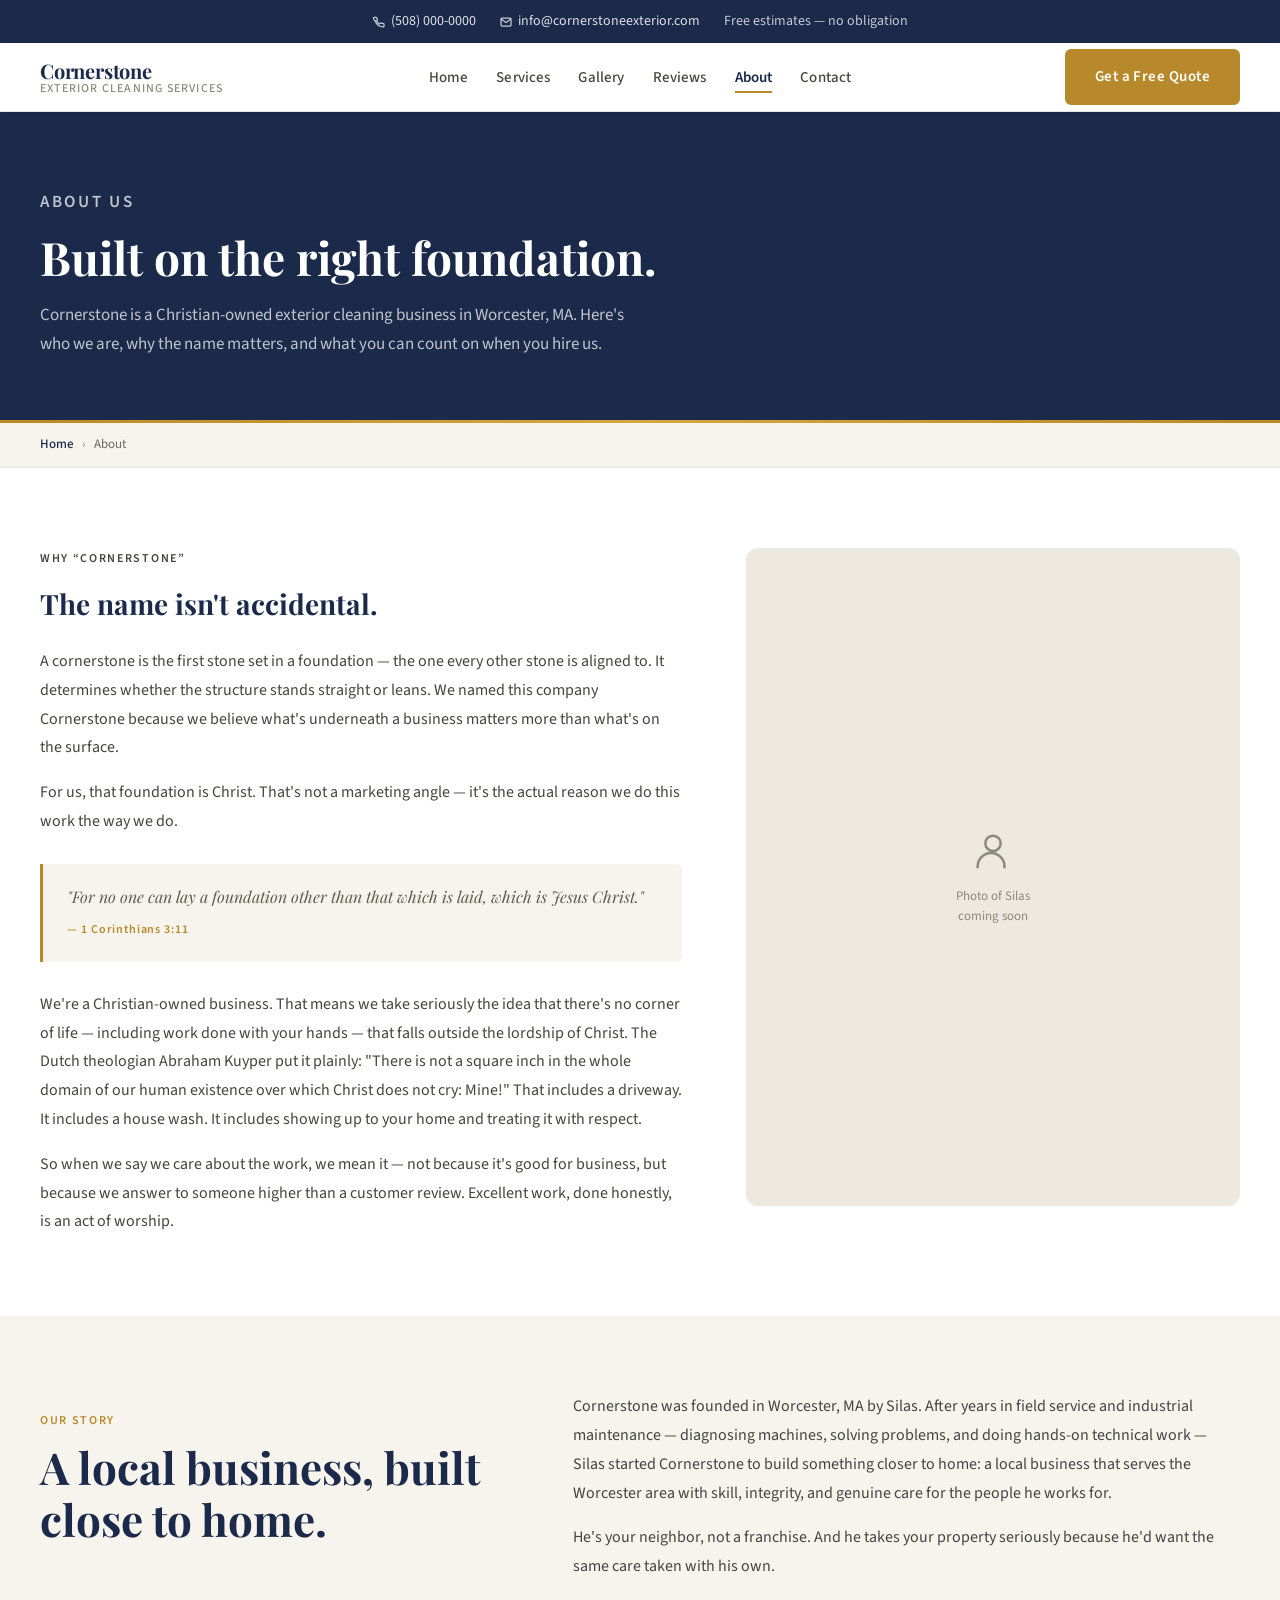
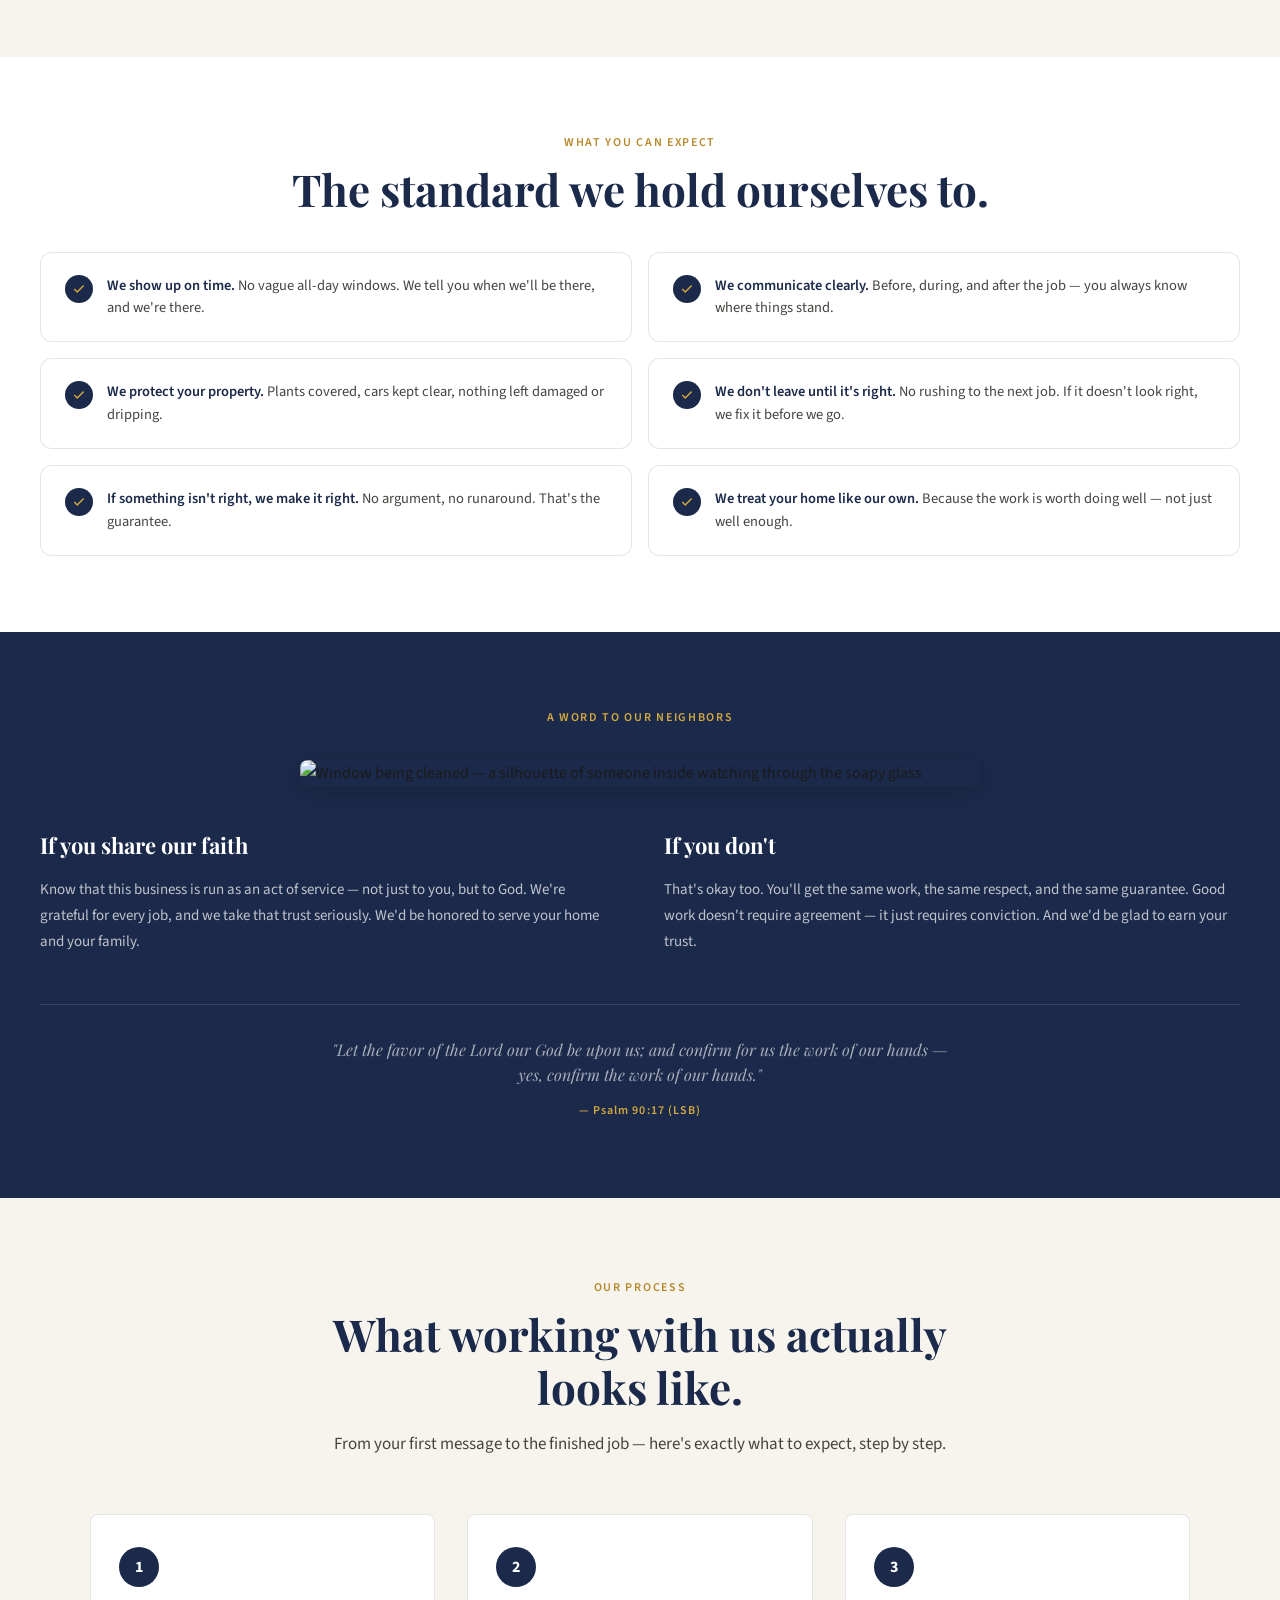
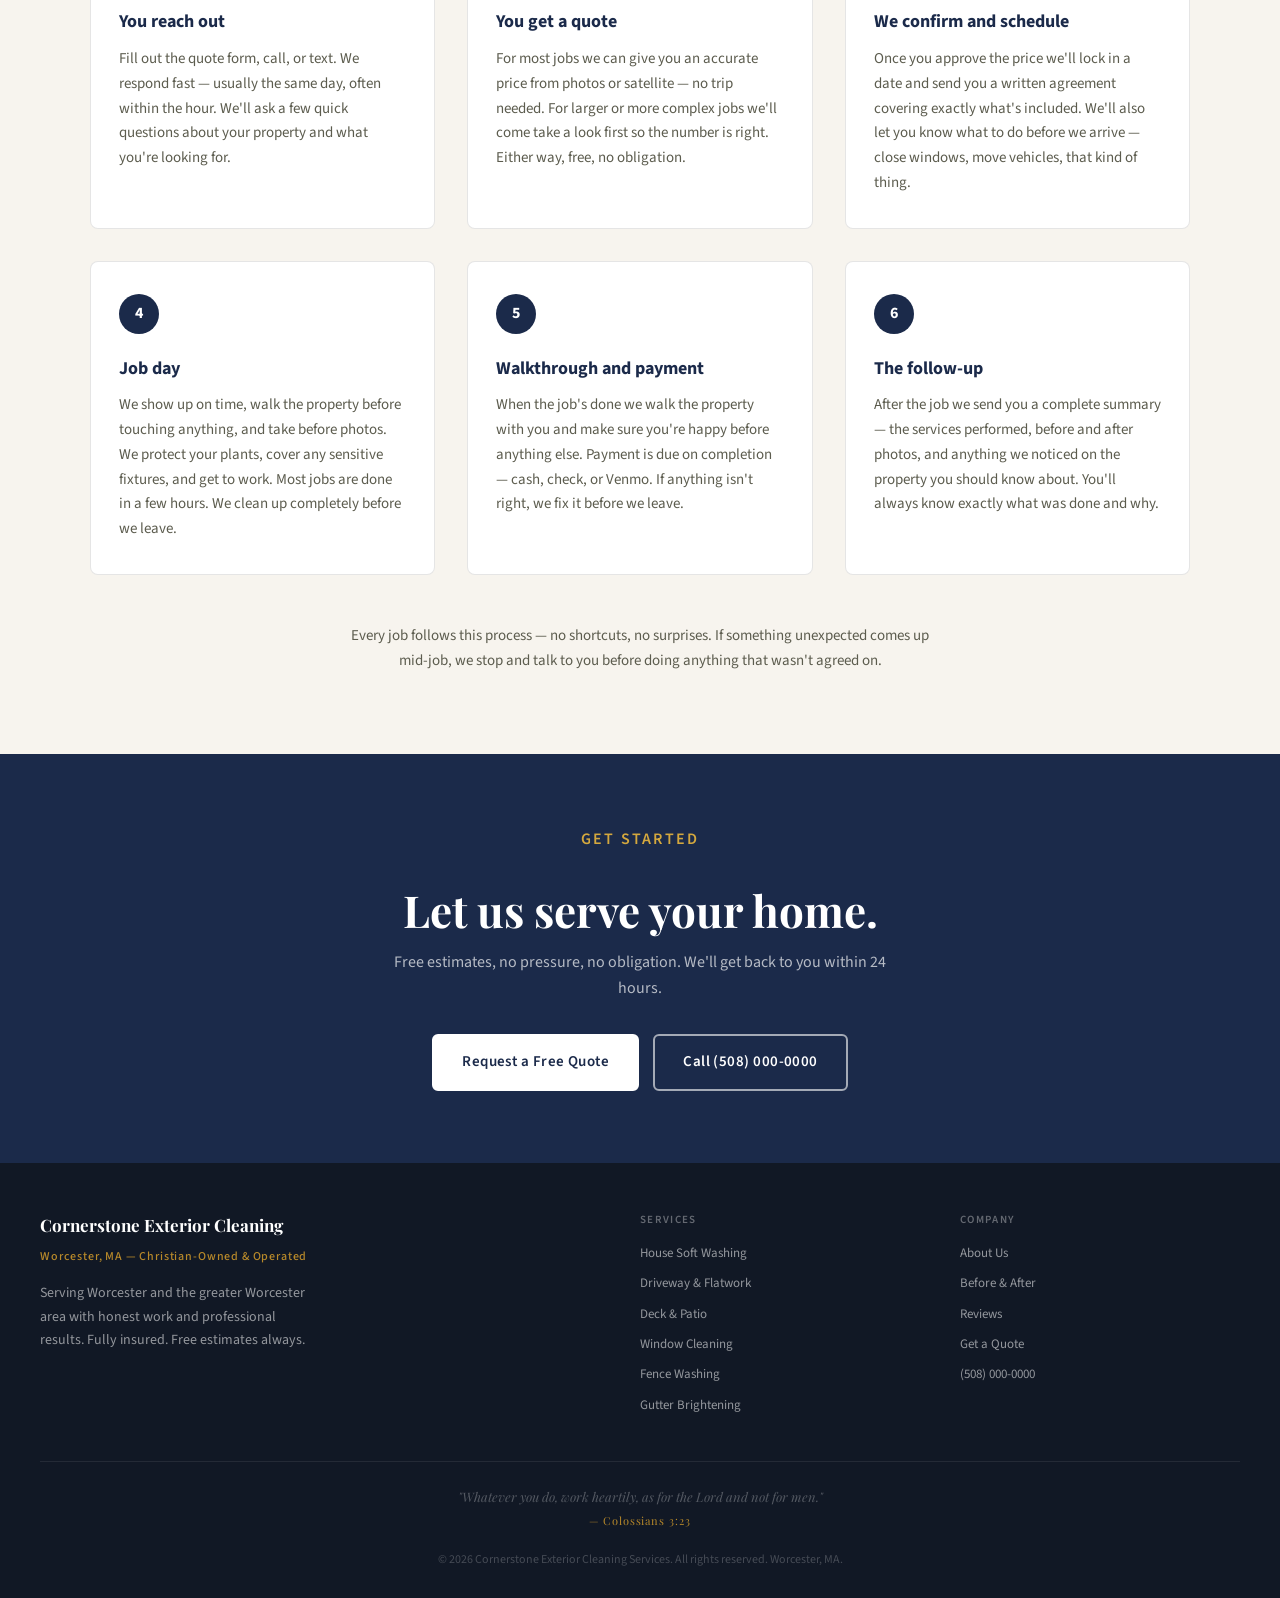
==== about.html @ 006ec896 "Add files via upload" ====
<!DOCTYPE html>
<html lang="en">
<head>
  <meta charset="UTF-8" />
  <meta name="viewport" content="width=device-width, initial-scale=1.0" />
  <meta name="description" content="About Cornerstone Exterior Cleaning Services — a Christian-owned exterior cleaning business in Worcester, MA, built on honest work, care for customers, and a conviction that excellent work is worship." />
  <meta name="keywords" content="about Cornerstone Exterior Cleaning, Christian owned pressure washing Worcester MA, Christian business Worcester, local exterior cleaning" />
  <title>About Us | Cornerstone Exterior Cleaning Services</title>

  <link rel="preconnect" href="https://fonts.googleapis.com" />
  <link rel="preconnect" href="https://fonts.gstatic.com" crossorigin />
  <link href="https://fonts.googleapis.com/css2?family=Playfair+Display:wght@600;700&family=Source+Sans+3:wght@400;500;600&display=swap" rel="stylesheet" />
  <link rel="stylesheet" href="styles.css" />
</head>
<body>

  <!-- TOPBAR -->
  <div class="topbar">
    <div class="container">
      <div class="topbar-inner">
        <span>
          <svg width="12" height="12" viewBox="0 0 24 24" fill="none" stroke="currentColor" stroke-width="2.5" aria-hidden="true"><path d="M22 16.92v3a2 2 0 01-2.18 2 19.79 19.79 0 01-8.63-3.07A19.5 19.5 0 013.95 9.5 19.79 19.79 0 01.87 4.85 2 2 0 012.85 2.68l3-.02a2 2 0 012 1.72c.12.96.36 1.9.71 2.81a2 2 0 01-.45 2.11L6.91 9.5a16 16 0 006.29 6.29l1.18-1.18a2 2 0 012.11-.45c.91.35 1.85.59 2.81.71A2 2 0 0122 16.92z"/></svg>
          <a href="tel:+15080000000">(508) 000-0000</a>
        </span>
        <span>
          <svg width="12" height="12" viewBox="0 0 24 24" fill="none" stroke="currentColor" stroke-width="2.5" aria-hidden="true"><path d="M4 4h16c1.1 0 2 .9 2 2v12c0 1.1-.9 2-2 2H4c-1.1 0-2-.9-2-2V6c0-1.1.9-2 2-2z"/><polyline points="22,6 12,13 2,6"/></svg>
          <a href="mailto:info@cornerstoneexterior.com">info@cornerstoneexterior.com</a>
        </span>
        <span>Free estimates — no obligation</span>
      </div>
    </div>
  </div>

  <!-- NAV -->
  <nav aria-label="Main navigation">
    <div class="container">
      <div class="nav-inner">
        <a href="index.html" class="nav-logo" aria-label="Cornerstone Exterior Cleaning Services — Home">
          <span class="nav-logo-name">Cornerstone</span>
          <span class="nav-logo-sub">Exterior Cleaning Services</span>
        </a>
        <ul class="nav-links">
          <li><a href="index.html">Home</a></li>
          <li><a href="services.html">Services</a></li>
          <li><a href="gallery.html">Gallery</a></li>
          <li><a href="testimonials.html">Reviews</a></li>
          <li><a href="about.html" class="active">About</a></li>
          <li><a href="contact.html">Contact</a></li>
        </ul>
        <a href="quote.html" class="btn btn-primary nav-cta">Get a Free Quote</a>
        <button class="hamburger" id="hamburger" aria-label="Open menu" aria-expanded="false">
          <span></span><span></span><span></span>
        </button>
      </div>
    </div>
    <div class="mobile-menu" id="mobileMenu" role="navigation" aria-label="Mobile menu">
      <a href="index.html">Home</a>
      <a href="services.html">Services</a>
      <a href="gallery.html">Gallery</a>
      <a href="testimonials.html">Reviews</a>
      <a href="about.html">About</a>
      <a href="contact.html">Contact</a>
      <a href="quote.html" class="btn btn-primary">Get a Free Quote</a>
    </div>
  </nav>

  <!-- PAGE HEADER -->
  <header class="page-header">
    <div class="container">
      <p class="page-header-eyebrow">About Us</p>
      <h1>Built on the right foundation.</h1>
      <p>Cornerstone is a Christian-owned exterior cleaning business in Worcester, MA. Here's who we are, why the name matters, and what you can count on when you hire us.</p>
    </div>
  </header>

  <!-- BREADCRUMB -->
  <div class="breadcrumb">
    <div class="container">
      <div class="breadcrumb-inner">
        <a href="index.html">Home</a>
        <span class="breadcrumb-sep">›</span>
        <span>About</span>
      </div>
    </div>
  </div>

  <!-- WHY CORNERSTONE -->
  <section class="about-intro" aria-labelledby="why-name-heading">
    <div class="container">
      <div class="about-intro-grid">
        <div class="about-body">
          <p class="section-label">Why &ldquo;Cornerstone&rdquo;</p>
          <h2 class="about-lead" id="why-name-heading">The name isn't accidental.</h2>
          <p>A cornerstone is the first stone set in a foundation — the one every other stone is aligned to. It determines whether the structure stands straight or leans. We named this company Cornerstone because we believe what's underneath a business matters more than what's on the surface.</p>
          <p>For us, that foundation is Christ. That's not a marketing angle — it's the actual reason we do this work the way we do.</p>
          <div class="about-verse">
            <p>"For no one can lay a foundation other than that which is laid, which is Jesus Christ."</p>
            <cite>— 1 Corinthians 3:11</cite>
          </div>
          <p>We're a Christian-owned business. That means we take seriously the idea that there's no corner of life — including work done with your hands — that falls outside the lordship of Christ. The Dutch theologian Abraham Kuyper put it plainly: "There is not a square inch in the whole domain of our human existence over which Christ does not cry: Mine!" That includes a driveway. It includes a house wash. It includes showing up to your home and treating it with respect.</p>
          <p>So when we say we care about the work, we mean it — not because it's good for business, but because we answer to someone higher than a customer review. Excellent work, done honestly, is an act of worship.</p>
        </div>
        <div class="about-photo" aria-label="Photo of the owner on a job site">
          <div class="about-photo-placeholder">
            <svg viewBox="0 0 24 24"><circle cx="12" cy="8" r="4"/><path d="M4 21v-1a7 7 0 0114 0v1"/></svg>
            <p>Photo of Silas<br>coming soon</p>
          </div>
        </div>
      </div>
    </div>
  </section>

  <!-- OUR STORY -->
  <section class="about-story" aria-labelledby="story-heading">
    <div class="container">
      <div class="about-story-grid">
        <div>
          <p class="section-label">Our Story</p>
          <h2 class="section-title" id="story-heading">A local business, built close to home.</h2>
        </div>
        <div class="about-body">
          <p>Cornerstone was founded in Worcester, MA by Silas. After years in field service and industrial maintenance — diagnosing machines, solving problems, and doing hands-on technical work — Silas started Cornerstone to build something closer to home: a local business that serves the Worcester area with skill, integrity, and genuine care for the people he works for.</p>
          <p>He's your neighbor, not a franchise. And he takes your property seriously because he'd want the same care taken with his own.</p>
        </div>
      </div>
    </div>
  </section>

  <!-- WHAT YOU CAN EXPECT -->
  <section class="about-expect" aria-labelledby="expect-heading">
    <div class="container">
      <p class="section-label" style="text-align:center;">What You Can Expect</p>
      <h2 class="section-title" id="expect-heading" style="text-align:center;">The standard we hold ourselves to.</h2>
      <div class="expect-grid">

        <div class="expect-card">
          <span class="expect-check" aria-hidden="true"><svg viewBox="0 0 24 24"><polyline points="20 6 9 17 4 12"/></svg></span>
          <p><strong>We show up on time.</strong> No vague all-day windows. We tell you when we'll be there, and we're there.</p>
        </div>

        <div class="expect-card">
          <span class="expect-check" aria-hidden="true"><svg viewBox="0 0 24 24"><polyline points="20 6 9 17 4 12"/></svg></span>
          <p><strong>We communicate clearly.</strong> Before, during, and after the job — you always know where things stand.</p>
        </div>

        <div class="expect-card">
          <span class="expect-check" aria-hidden="true"><svg viewBox="0 0 24 24"><polyline points="20 6 9 17 4 12"/></svg></span>
          <p><strong>We protect your property.</strong> Plants covered, cars kept clear, nothing left damaged or dripping.</p>
        </div>

        <div class="expect-card">
          <span class="expect-check" aria-hidden="true"><svg viewBox="0 0 24 24"><polyline points="20 6 9 17 4 12"/></svg></span>
          <p><strong>We don't leave until it's right.</strong> No rushing to the next job. If it doesn't look right, we fix it before we go.</p>
        </div>

        <div class="expect-card">
          <span class="expect-check" aria-hidden="true"><svg viewBox="0 0 24 24"><polyline points="20 6 9 17 4 12"/></svg></span>
          <p><strong>If something isn't right, we make it right.</strong> No argument, no runaround. That's the guarantee.</p>
        </div>

        <div class="expect-card">
          <span class="expect-check" aria-hidden="true"><svg viewBox="0 0 24 24"><polyline points="20 6 9 17 4 12"/></svg></span>
          <p><strong>We treat your home like our own.</strong> Because the work is worth doing well — not just well enough.</p>
        </div>

      </div>
    </div>
  </section>

  <!-- A WORD TO OUR NEIGHBORS -->
  <section class="about-neighbors" aria-labelledby="neighbors-heading">
    <div class="container">
      <p class="section-label" id="neighbors-heading" style="color:var(--gold-light);text-align:center;">A Word to Our Neighbors</p>

      <div style="max-width:680px;margin:32px auto 40px;border-radius:8px;overflow:hidden;box-shadow:0 4px 24px rgba(0,0,0,0.18);">
        <img src="images/neighbors-window.webp"
             alt="Window being cleaned — a silhouette of someone inside watching through the soapy glass"
             loading="lazy"
             style="width:100%;height:auto;display:block;" />
      </div>

      <div class="neighbors-grid" style="margin-top:32px;">
        <div class="neighbors-col">
          <h3>If you share our faith</h3>
          <p>Know that this business is run as an act of service — not just to you, but to God. We're grateful for every job, and we take that trust seriously. We'd be honored to serve your home and your family.</p>
        </div>
        <div class="neighbors-col">
          <h3>If you don't</h3>
          <p>That's okay too. You'll get the same work, the same respect, and the same guarantee. Good work doesn't require agreement — it just requires conviction. And we'd be glad to earn your trust.</p>
        </div>
      </div>
      <div class="neighbors-verse">
        <p>"Let the favor of the Lord our God be upon us; and confirm for us the work of our hands — yes, confirm the work of our hands."</p>
        <cite>— Psalm 90:17 (LSB)</cite>
      </div>
    </div>
  </section>

  <!-- OUR PROCESS -->
  <section style="padding:80px 0;background:var(--cream);" aria-labelledby="process-heading">
    <div class="container">

      <div style="text-align:center;max-width:640px;margin:0 auto 56px;">
        <p class="section-label">Our Process</p>
        <h2 class="section-title" id="process-heading">What working with us actually looks like.</h2>
        <p class="section-body">From your first message to the finished job — here's exactly what to expect, step by step.</p>
      </div>

      <div style="display:grid;grid-template-columns:repeat(auto-fit,minmax(280px,1fr));gap:32px;max-width:1100px;margin:0 auto;">

        <!-- Step 1 -->
        <div style="background:var(--white);border-radius:8px;padding:32px 28px;border:1px solid var(--border);position:relative;">
          <div style="width:40px;height:40px;background:var(--navy);border-radius:50%;display:flex;align-items:center;justify-content:center;margin-bottom:20px;">
            <span style="color:#fff;font-weight:700;font-size:16px;">1</span>
          </div>
          <h3 style="font-size:18px;font-weight:700;color:var(--navy);margin-bottom:10px;">You reach out</h3>
          <p style="font-size:15px;color:var(--stone);line-height:1.65;margin:0;">Fill out the quote form, call, or text. We respond fast — usually the same day, often within the hour. We'll ask a few quick questions about your property and what you're looking for.</p>
        </div>

        <!-- Step 2 -->
        <div style="background:var(--white);border-radius:8px;padding:32px 28px;border:1px solid var(--border);">
          <div style="width:40px;height:40px;background:var(--navy);border-radius:50%;display:flex;align-items:center;justify-content:center;margin-bottom:20px;">
            <span style="color:#fff;font-weight:700;font-size:16px;">2</span>
          </div>
          <h3 style="font-size:18px;font-weight:700;color:var(--navy);margin-bottom:10px;">You get a quote</h3>
          <p style="font-size:15px;color:var(--stone);line-height:1.65;margin:0;">For most jobs we can give you an accurate price from photos or satellite — no trip needed. For larger or more complex jobs we'll come take a look first so the number is right. Either way, free, no obligation.</p>
        </div>

        <!-- Step 3 -->
        <div style="background:var(--white);border-radius:8px;padding:32px 28px;border:1px solid var(--border);">
          <div style="width:40px;height:40px;background:var(--navy);border-radius:50%;display:flex;align-items:center;justify-content:center;margin-bottom:20px;">
            <span style="color:#fff;font-weight:700;font-size:16px;">3</span>
          </div>
          <h3 style="font-size:18px;font-weight:700;color:var(--navy);margin-bottom:10px;">We confirm and schedule</h3>
          <p style="font-size:15px;color:var(--stone);line-height:1.65;margin:0;">Once you approve the price we'll lock in a date and send you a written agreement covering exactly what's included. We'll also let you know what to do before we arrive — close windows, move vehicles, that kind of thing.</p>
        </div>

        <!-- Step 4 -->
        <div style="background:var(--white);border-radius:8px;padding:32px 28px;border:1px solid var(--border);">
          <div style="width:40px;height:40px;background:var(--navy);border-radius:50%;display:flex;align-items:center;justify-content:center;margin-bottom:20px;">
            <span style="color:#fff;font-weight:700;font-size:16px;">4</span>
          </div>
          <h3 style="font-size:18px;font-weight:700;color:var(--navy);margin-bottom:10px;">Job day</h3>
          <p style="font-size:15px;color:var(--stone);line-height:1.65;margin:0;">We show up on time, walk the property before touching anything, and take before photos. We protect your plants, cover any sensitive fixtures, and get to work. Most jobs are done in a few hours. We clean up completely before we leave.</p>
        </div>

        <!-- Step 5 -->
        <div style="background:var(--white);border-radius:8px;padding:32px 28px;border:1px solid var(--border);">
          <div style="width:40px;height:40px;background:var(--navy);border-radius:50%;display:flex;align-items:center;justify-content:center;margin-bottom:20px;">
            <span style="color:#fff;font-weight:700;font-size:16px;">5</span>
          </div>
          <h3 style="font-size:18px;font-weight:700;color:var(--navy);margin-bottom:10px;">Walkthrough and payment</h3>
          <p style="font-size:15px;color:var(--stone);line-height:1.65;margin:0;">When the job's done we walk the property with you and make sure you're happy before anything else. Payment is due on completion — cash, check, or Venmo. If anything isn't right, we fix it before we leave.</p>
        </div>

        <!-- Step 6 -->
        <div style="background:var(--white);border-radius:8px;padding:32px 28px;border:1px solid var(--border);">
          <div style="width:40px;height:40px;background:var(--navy);border-radius:50%;display:flex;align-items:center;justify-content:center;margin-bottom:20px;">
            <span style="color:#fff;font-weight:700;font-size:16px;">6</span>
          </div>
          <h3 style="font-size:18px;font-weight:700;color:var(--navy);margin-bottom:10px;">The follow-up</h3>
          <p style="font-size:15px;color:var(--stone);line-height:1.65;margin:0;">After the job we send you a complete summary — the services performed, before and after photos, and anything we noticed on the property you should know about. You'll always know exactly what was done and why.</p>
        </div>

      </div>

      <!-- Reassurance note -->
      <div style="text-align:center;margin-top:48px;max-width:580px;margin-left:auto;margin-right:auto;">
        <p style="font-size:15px;color:var(--stone);line-height:1.7;">Every job follows this process — no shortcuts, no surprises. If something unexpected comes up mid-job, we stop and talk to you before doing anything that wasn't agreed on.</p>
      </div>

    </div>
  </section>

  <!-- CTA BANNER -->
  <section class="cta-banner" aria-labelledby="cta-heading">
    <div class="container">
      <div class="cta-inner">
        <p class="section-label" style="color:var(--gold-light);">Get Started</p>
        <h2 class="section-title" id="cta-heading">Let us serve your home.</h2>
        <p>Free estimates, no pressure, no obligation. We'll get back to you within 24 hours.</p>
        <div class="cta-buttons">
          <a href="quote.html" class="btn btn-white">Request a Free Quote</a>
          <a href="tel:+15080000000" class="btn btn-outline">Call (508) 000-0000</a>
        </div>
      </div>
    </div>
  </section>

  <!-- FOOTER -->
  <footer>
    <div class="container">
      <div class="footer-grid">
        <div class="footer-brand">
          <p class="footer-brand-name">Cornerstone Exterior Cleaning</p>
          <p class="footer-brand-tagline">Worcester, MA — Christian-Owned &amp; Operated</p>
          <p>Serving Worcester and the greater Worcester area with honest work and professional results. Fully insured. Free estimates always.</p>
        </div>
        <div class="footer-col">
          <h4>Services</h4>
          <a href="services.html#softwash">House Soft Washing</a>
          <a href="services.html#flatwork">Driveway &amp; Flatwork</a>
          <a href="services.html#deckpatio">Deck &amp; Patio</a>
          <a href="services.html#windows">Window Cleaning</a>
          <a href="services.html#fences">Fence Washing</a>
          <a href="services.html#gutters">Gutter Brightening</a>
        </div>
        <div class="footer-col">
          <h4>Company</h4>
          <a href="about.html">About Us</a>
          <a href="gallery.html">Before &amp; After</a>
          <a href="testimonials.html">Reviews</a>
          <a href="quote.html">Get a Quote</a>
          <a href="tel:+15080000000">(508) 000-0000</a>
        </div>
      </div>
      <div class="footer-verse">
        "Whatever you do, work heartily, as for the Lord and not for men."
        <cite>— Colossians 3:23</cite>
      </div>
      <p class="footer-bottom">© 2026 Cornerstone Exterior Cleaning Services. All rights reserved. Worcester, MA.</p>
    </div>
  </footer>

  <script>
    const hamburger = document.getElementById('hamburger');
    const mobileMenu = document.getElementById('mobileMenu');
    hamburger.addEventListener('click', () => {
      const isOpen = mobileMenu.classList.toggle('open');
      hamburger.setAttribute('aria-expanded', isOpen);
    });
    document.querySelectorAll('.mobile-menu a').forEach(link => {
      link.addEventListener('click', () => {
        mobileMenu.classList.remove('open');
        hamburger.setAttribute('aria-expanded', 'false');
      });
    });
  </script>

</body>
</html>
---- styles.css ----
*, *::before, *::after { box-sizing: border-box; margin: 0; padding: 0; }

    :root {
      --navy:       #1B2A4A;
      --navy-light: #243559;
      --stone:      #5C5C4E;
      --stone-light:#8A8A78;
      --cream:      #F7F4EE;
      --cream-dark: #EDE9E0;
      --gold:       #B8892A;
      --gold-light: #D4A83E;
      --white:      #FFFFFF;
      --text-dark:  #1A1A1A;
      --text-mid:   #444440;
      --text-muted: #6B6B60;
      --border:     rgba(0,0,0,0.10);
      --radius:     6px;
      --radius-lg:  12px;
      --shadow-sm:  0 1px 3px rgba(0,0,0,0.08);
      --shadow-md:  0 4px 16px rgba(0,0,0,0.10);
      --font-display: 'Playfair Display', Georgia, serif;
      --font-body:    'Source Sans 3', system-ui, sans-serif;
    }

    html { scroll-behavior: smooth; }

    body {
      font-family: var(--font-body);
      font-size: 16px;
      line-height: 1.65;
      color: var(--text-dark);
      background: var(--white);
    }

    img { display: block; max-width: 100%; }
    a { color: inherit; text-decoration: none; }

    /* ── UTILITY ─────────────────────────────────── */
    .container {
      width: 100%;
      max-width: 1280px;
      margin: 0 auto;
      padding: 0 40px;
    }

    .btn {
      display: inline-block;
      padding: 14px 28px;
      font-family: var(--font-body);
      font-size: 15px;
      font-weight: 600;
      letter-spacing: 0.03em;
      border-radius: var(--radius);
      cursor: pointer;
      transition: background 0.2s, color 0.2s, transform 0.15s;
      border: 2px solid transparent;
      text-align: center;
    }
    .btn:active { transform: scale(0.98); }

    .btn-primary {
      background: var(--gold);
      color: var(--white);
      border-color: var(--gold);
    }
    .btn-primary:hover { background: var(--gold-light); border-color: var(--gold-light); }

    .btn-outline {
      background: transparent;
      color: var(--white);
      border-color: rgba(255,255,255,0.6);
    }
    .btn-outline:hover { background: rgba(255,255,255,0.12); border-color: var(--white); }

    .section-label {
      font-size: 12px;
      font-weight: 600;
      letter-spacing: 0.14em;
      text-transform: uppercase;
      color: var(--gold);
      margin-bottom: 10px;
    }

    .section-title {
      font-family: var(--font-display);
      font-size: clamp(30px, 4vw, 44px);
      font-weight: 700;
      color: var(--navy);
      line-height: 1.2;
      margin-bottom: 16px;
    }

    .section-body {
      font-size: 17px;
      color: var(--text-mid);
      line-height: 1.7;
      max-width: 640px;
    }

    /* ── TOPBAR ──────────────────────────────────── */
    .topbar {
      background: var(--navy);
      color: rgba(255,255,255,0.75);
      font-size: 14px;
      padding: 10px 0;
      text-align: center;
    }
    .topbar a { color: rgba(255,255,255,0.85); }
    .topbar a:hover { color: var(--white); }
    .topbar-inner {
      display: flex;
      justify-content: center;
      gap: 24px;
      flex-wrap: wrap;
      align-items: center;
    }
    .topbar-inner span { display: flex; align-items: center; gap: 6px; }

    /* ── NAV ─────────────────────────────────────── */
    nav {
      position: sticky;
      top: 0;
      z-index: 100;
      background: var(--white);
      border-bottom: 1px solid var(--border);
      box-shadow: var(--shadow-sm);
    }
    .nav-inner {
      display: flex;
      align-items: center;
      justify-content: space-between;
      height: 68px;
    }
    .nav-logo {
      display: flex;
      flex-direction: column;
      line-height: 1.1;
    }
    .nav-logo-name {
      font-family: var(--font-display);
      font-size: 20px;
      font-weight: 700;
      color: var(--navy);
      letter-spacing: -0.01em;
    }
    .nav-logo-sub {
      font-size: 12px;
      letter-spacing: 0.10em;
      text-transform: uppercase;
      color: var(--stone-light);
      font-weight: 500;
    }
    .nav-links {
      display: flex;
      align-items: center;
      gap: 28px;
      list-style: none;
    }
    .nav-links a {
      font-size: 15px;
      font-weight: 500;
      color: var(--text-mid);
      transition: color 0.15s;
      letter-spacing: 0.01em;
    }
    .nav-links a:hover { color: var(--navy); }
    .nav-cta { margin-left: 8px; }

    .hamburger {
      display: none;
      flex-direction: column;
      gap: 5px;
      background: none;
      border: none;
      cursor: pointer;
      padding: 4px;
    }
    .hamburger span {
      display: block;
      width: 24px;
      height: 2px;
      background: var(--navy);
      border-radius: 2px;
      transition: all 0.25s;
    }

    .mobile-menu {
      display: none;
      flex-direction: column;
      background: var(--white);
      border-top: 1px solid var(--border);
      padding: 16px 24px 20px;
      gap: 2px;
    }
    .mobile-menu a {
      font-size: 15px;
      font-weight: 500;
      color: var(--text-mid);
      padding: 10px 0;
      border-bottom: 1px solid var(--cream-dark);
    }
    .mobile-menu a:last-child { border-bottom: none; }
    .mobile-menu .btn { margin-top: 12px; width: 100%; }
    .mobile-menu.open { display: flex; }

    /* ── HERO ────────────────────────────────────── */
    .hero {
      background: var(--navy);
      overflow: hidden;
    }

    .hero-inner {
      display: grid;
      grid-template-columns: 1fr 1fr;
      min-height: 560px;
      align-items: stretch;
    }

    /* Left column — text pushed toward the center split,
       max-width caps line length so it doesn't sprawl */
    .hero-left {
      display: flex;
      align-items: center;
      justify-content: flex-end;
    }

    .hero-content {
      width: 100%;
      max-width: 560px;
      padding: 72px 48px 72px 24px;
    }

    .hero-eyebrow {
      font-size: 13px;
      font-weight: 600;
      letter-spacing: 0.16em;
      text-transform: uppercase;
      color: var(--gold-light);
      margin-bottom: 20px;
    }

    .hero-title {
      font-family: var(--font-display);
      font-size: clamp(40px, 5vw, 72px);
      font-weight: 700;
      color: var(--white);
      line-height: 1.08;
      margin-bottom: 24px;
    }

    .hero-title em {
      font-style: normal;
      color: var(--gold-light);
    }

    .hero-sub {
      font-size: clamp(16px, 1.8vw, 20px);
      color: rgba(255,255,255,0.78);
      line-height: 1.65;
      max-width: 520px;
      margin-bottom: 36px;
    }

    .hero-buttons {
      display: flex;
      gap: 14px;
      flex-wrap: wrap;
    }

    /* RIGHT SIDE — photo placeholder */
    .hero-right {
      position: relative;
      overflow: hidden;
      background: #1e3060;
      /* swap for a real photo by replacing background with an <img> tag */
    }

    .hero-image-placeholder {
      position: absolute;
      inset: 0;
      display: flex;
      flex-direction: column;
      align-items: center;
      justify-content: center;
      gap: 12px;
      background: linear-gradient(135deg, #1e3060 0%, #2a4070 60%, #1a2a50 100%);
      background-image:
        linear-gradient(135deg, #1e3060 0%, #2a4070 60%, #1a2a50 100%),
        repeating-linear-gradient(
          45deg,
          rgba(255,255,255,0.012) 0px,
          rgba(255,255,255,0.012) 1px,
          transparent 1px,
          transparent 50px
        );
    }

    .hero-image-placeholder svg {
      width: 48px;
      height: 48px;
      stroke: rgba(255,255,255,0.18);
      stroke-width: 1.5;
      fill: none;
    }

    .hero-image-placeholder p {
      font-size: 13px;
      color: rgba(255,255,255,0.25);
      text-align: center;
      line-height: 1.5;
    }

    /* TO ADD YOUR PHOTO — replace .hero-right contents with:
       <img src="images/hero-driveway.jpg" alt="Clean driveway after pressure washing"
            style="width:100%;height:100%;object-fit:cover;display:block;" />
    */

    /* ── TRUST BAR ───────────────────────────────── */
    .trust-bar {
      background: var(--cream);
      border-bottom: 1px solid var(--cream-dark);
      padding: 16px 0;
    }
    .trust-items {
      display: flex;
      justify-content: center;
      flex-wrap: wrap;
      gap: 8px 28px;
    }
    .trust-item {
      display: flex;
      align-items: center;
      gap: 7px;
      font-size: 14px;
      font-weight: 500;
      color: var(--stone);
    }
    .trust-check {
      width: 16px;
      height: 16px;
      background: var(--navy);
      border-radius: 50%;
      display: flex;
      align-items: center;
      justify-content: center;
      flex-shrink: 0;
    }
    .trust-check svg {
      width: 9px;
      height: 9px;
      stroke: var(--white);
      stroke-width: 2.5;
      fill: none;
    }

    /* ── INTRO ───────────────────────────────────── */
    .intro {
      padding: 88px 0;
      background: var(--white);
    }
    .intro-grid {
      display: grid;
      grid-template-columns: 1fr 1fr;
      gap: 64px;
      align-items: center;
    }
    .intro-image {
      background: var(--cream-dark);
      border-radius: var(--radius-lg);
      aspect-ratio: 4/3;
      overflow: hidden;
      display: flex;
      align-items: center;
      justify-content: center;
    }
    .intro-image-placeholder {
      color: var(--stone-light);
      font-size: 13px;
      text-align: center;
      padding: 24px;
    }
    .intro-text p {
      color: var(--text-mid);
      line-height: 1.75;
      margin-bottom: 16px;
    }
    .intro-text p:last-child { margin-bottom: 0; }
    .intro-quote {
      margin-top: 28px;
      padding: 20px 24px;
      background: var(--cream);
      border-left: 3px solid var(--gold);
      border-radius: 0 var(--radius) var(--radius) 0;
    }
    .intro-quote p {
      font-family: var(--font-display);
      font-size: 15px;
      font-style: italic;
      color: var(--stone);
      margin-bottom: 6px !important;
    }
    .intro-quote cite {
      font-size: 12px;
      font-style: normal;
      letter-spacing: 0.08em;
      color: var(--gold);
      font-weight: 600;
    }

    /* ── SERVICES ────────────────────────────────── */
    .services {
      padding: 88px 0;
      background: var(--cream);
    }
    .services-header {
      text-align: center;
      margin-bottom: 52px;
    }
    .services-header .section-body {
      margin: 0 auto;
      text-align: center;
    }
    .services-grid {
      display: grid;
      grid-template-columns: repeat(4, 1fr);
      gap: 20px;
    }
    .service-card {
      background: var(--white);
      border-radius: var(--radius-lg);
      padding: 36px 28px;
      border: 1px solid var(--border);
      transition: box-shadow 0.2s, transform 0.2s;
    }
    .service-card:hover {
      box-shadow: var(--shadow-md);
      transform: translateY(-3px);
    }
    .service-icon {
      width: 52px;
      height: 52px;
      background: var(--navy);
      border-radius: var(--radius);
      display: flex;
      align-items: center;
      justify-content: center;
      margin-bottom: 20px;
    }
    .service-icon svg {
      width: 26px;
      height: 26px;
      stroke: var(--gold-light);
      stroke-width: 1.5;
      fill: none;
    }
    .service-name {
      font-family: var(--font-display);
      font-size: 21px;
      font-weight: 700;
      color: var(--navy);
      margin-bottom: 10px;
    }
    .service-desc {
      font-size: 15px;
      color: var(--text-muted);
      line-height: 1.7;
    }

    /* ── WHY US ──────────────────────────────────── */
    .why {
      padding: 88px 0;
      background: var(--white);
    }
    .why-grid {
      display: grid;
      grid-template-columns: 1fr 1fr;
      gap: 64px;
      align-items: start;
    }
    .why-points {
      display: flex;
      flex-direction: column;
      gap: 24px;
      margin-top: 32px;
    }
    .why-point {
      display: flex;
      gap: 16px;
      align-items: flex-start;
    }
    .why-num {
      flex-shrink: 0;
      width: 32px;
      height: 32px;
      background: var(--navy);
      color: var(--gold-light);
      border-radius: 50%;
      display: flex;
      align-items: center;
      justify-content: center;
      font-size: 13px;
      font-weight: 700;
      font-family: var(--font-display);
      margin-top: 2px;
    }
    .why-point-title {
      font-weight: 600;
      color: var(--navy);
      margin-bottom: 4px;
      font-size: 16px;
    }
    .why-point-body {
      font-size: 15px;
      color: var(--text-muted);
      line-height: 1.65;
    }
    .why-statement {
      background: var(--navy);
      border-radius: var(--radius-lg);
      padding: 40px 36px;
      color: var(--white);
    }
    .why-statement-title {
      font-family: var(--font-display);
      font-size: 24px;
      font-weight: 700;
      color: var(--white);
      margin-bottom: 16px;
      line-height: 1.3;
    }
    .why-statement p {
      font-size: 15px;
      color: rgba(255,255,255,0.72);
      line-height: 1.7;
      margin-bottom: 14px;
    }
    .why-statement p:last-child { margin-bottom: 0; }
    .why-statement-verse {
      margin-top: 24px;
      padding-top: 20px;
      border-top: 1px solid rgba(255,255,255,0.12);
    }
    .why-statement-verse p {
      font-family: var(--font-display);
      font-style: italic;
      font-size: 14px;
      color: rgba(255,255,255,0.50);
      margin-bottom: 6px;
    }
    .why-statement-verse cite {
      font-size: 11px;
      letter-spacing: 0.09em;
      font-style: normal;
      color: var(--gold-light);
      font-weight: 600;
    }

    /* ── SERVICE AREA ────────────────────────────── */
    .area {
      padding: 72px 0;
      background: var(--cream);
      text-align: center;
    }
    .area-map-wrap {
      margin-top: 36px;
      border-radius: var(--radius-lg);
      overflow: hidden;
      box-shadow: var(--shadow-md);
      border: 1px solid var(--border);
      line-height: 0; /* removes gap below iframe */
    }
    .area-map-wrap iframe {
      width: 100%;
      height: 440px;
      border: none;
      display: block;
    }
    .area-towns {
      margin-top: 24px;
      display: flex;
      flex-wrap: wrap;
      gap: 8px;
      justify-content: center;
    }
    .area-town-pill {
      background: var(--white);
      border: 1px solid var(--border);
      border-radius: 20px;
      padding: 5px 14px;
      font-size: 13px;
      color: var(--stone);
      font-weight: 500;
    }

    /* ── CTA BANNER ──────────────────────────────── */
    .cta-banner {
      background: var(--navy);
      padding: 72px 0;
    }
    .cta-inner {
      text-align: center;
    }
    .cta-inner .section-title { color: var(--white); margin-bottom: 12px; }
    .cta-inner p {
      color: rgba(255,255,255,0.68);
      font-size: 16px;
      margin-bottom: 32px;
      max-width: 520px;
      margin-left: auto;
      margin-right: auto;
    }
    .cta-buttons {
      display: flex;
      gap: 14px;
      justify-content: center;
      flex-wrap: wrap;
    }
    .btn-white {
      background: var(--white);
      color: var(--navy);
      border-color: var(--white);
      font-weight: 600;
    }
    .btn-white:hover { background: var(--cream); border-color: var(--cream); }
    .btn-navy { background: var(--navy); color: var(--white); border-color: var(--navy); }
    .btn-navy:hover { background: var(--navy-light); border-color: var(--navy-light); }

    /* ── FOOTER ──────────────────────────────────── */
    footer {
      background: #111825;
      color: rgba(255,255,255,0.55);
      padding: 48px 0 28px;
      font-size: 14px;
    }
    .footer-grid {
      display: grid;
      grid-template-columns: 2fr 1fr 1fr;
      gap: 40px;
      padding-bottom: 36px;
      border-bottom: 1px solid rgba(255,255,255,0.08);
    }
    .footer-brand-name {
      font-family: var(--font-display);
      font-size: 17px;
      font-weight: 700;
      color: var(--white);
      margin-bottom: 8px;
    }
    .footer-brand-tagline {
      font-size: 12px;
      letter-spacing: 0.07em;
      color: var(--gold);
      font-weight: 500;
      margin-bottom: 14px;
    }
    .footer-brand p {
      line-height: 1.7;
      max-width: 280px;
    }
    .footer-col h4 {
      font-size: 11px;
      letter-spacing: 0.12em;
      text-transform: uppercase;
      color: rgba(255,255,255,0.35);
      font-weight: 600;
      margin-bottom: 14px;
    }
    .footer-col a {
      display: block;
      color: rgba(255,255,255,0.55);
      margin-bottom: 9px;
      font-size: 13px;
      transition: color 0.15s;
    }
    .footer-col a:hover { color: var(--white); }
    .footer-verse {
      text-align: center;
      padding-top: 24px;
      font-family: var(--font-display);
      font-style: italic;
      color: rgba(255,255,255,0.28);
      font-size: 13px;
    }
    .footer-verse cite {
      display: block;
      font-style: normal;
      font-size: 11px;
      letter-spacing: 0.09em;
      color: var(--gold);
      margin-top: 4px;
    }
    .footer-bottom {
      margin-top: 20px;
      text-align: center;
      font-size: 12px;
      color: rgba(255,255,255,0.22);
    }

    /* ── RESPONSIVE ──────────────────────────────── */

    /* ── Large desktop (1200px+) ── */
    @media (min-width: 1200px) {
      .hero-content { padding: 88px 64px 88px 32px; max-width: 600px; }
    }

    /* ── Small desktop / tablet landscape (1024px and below) ── */
    @media (max-width: 1024px) {
      .hero-inner { grid-template-columns: 55% 45%; }
      .hero-content { padding: 64px 40px 64px 20px; }

      /* Reduce heavy section padding slightly */
      .intro, .services, .why { padding: 72px 0; }
      .area, .cta-banner { padding: 60px 0; }

      /* Why grid gap tightens */
      .why-grid { gap: 48px; }
    }

    /* ── Tablet portrait (900px and below) ── */
    @media (max-width: 900px) {
      /* Hero stacks */
      .hero-inner {
        grid-template-columns: 1fr;
        min-height: auto;
      }
      .hero-left {
        order: 1;
        justify-content: flex-start;
      }
      .hero-content {
        padding: 56px 24px 40px;
        max-width: 100%;
      }
      .hero-right {
        order: 2;
        height: 260px;
        min-height: unset;
      }

      /* Section padding steps down */
      .intro, .services, .why { padding: 60px 0; }
      .area, .cta-banner { padding: 52px 0; }
      footer { padding: 40px 0 24px; }

      /* Grids collapse to single column */
      .intro-grid { grid-template-columns: 1fr; gap: 32px; }
      .why-grid   { grid-template-columns: 1fr; gap: 32px; }

      /* Services go 2-col */
      .services-grid { grid-template-columns: 1fr 1fr; gap: 16px; }
      .service-card  { padding: 28px 22px; }

      /* Footer 2-col */
      .footer-grid { grid-template-columns: 1fr 1fr; gap: 28px; }
      .footer-brand p { max-width: 100%; }

      /* Why statement flows naturally stacked */
      .why-statement { padding: 32px 28px; }
    }

    /* ── Mobile (640px and below) ── */
    @media (max-width: 640px) {
      /* Nav collapses to hamburger */
      .nav-links, .nav-cta { display: none; }
      .hamburger { display: flex; }

      /* Topbar compresses */
      .topbar-inner { gap: 10px; font-size: 13px; }

      /* Hero */
      .hero-right { height: 200px; }
      .hero-title { font-size: clamp(30px, 8vw, 42px); }
      .hero-buttons { flex-direction: column; }
      .hero-buttons .btn { width: 100%; text-align: center; }

      /* Trust bar — stack to 2 per row */
      .trust-items { gap: 8px 16px; }
      .trust-item  { font-size: 12px; }

      /* Section padding tight on mobile */
      .intro, .services, .why { padding: 48px 0; }
      .area, .cta-banner { padding: 44px 0; }
      footer { padding: 36px 0 20px; }

      /* Intro image hidden (no photo yet, saves space) */
      .intro-image { display: none; }

      /* Services single column */
      .services-grid { grid-template-columns: 1fr; gap: 14px; }
      .service-card  { padding: 24px 20px; }
      .services-header { margin-bottom: 36px; }

      /* Why section */
      .why-points { gap: 20px; margin-top: 24px; }
      .why-statement { padding: 28px 22px; }
      .why-statement-title { font-size: 20px; }

      /* Area map shorter on mobile */
      .area-map-wrap iframe { height: 280px; }
      .area-town-pill { font-size: 12px; padding: 4px 12px; }

      /* CTA */
      .cta-buttons { flex-direction: column; align-items: center; }
      .cta-buttons .btn { width: 100%; max-width: 320px; text-align: center; }

      /* Footer single column */
      .footer-grid { grid-template-columns: 1fr; gap: 28px; }
      .footer-brand p { max-width: 100%; }
      .footer-grid .footer-col:last-child { padding-bottom: 0; }
    }

    /* ── Small mobile (400px and below) ── */
    @media (max-width: 400px) {
      .container { padding: 0 16px; }
      .hero-content { padding: 44px 16px 32px; }
      .hero-title { font-size: 30px; }
      .btn { padding: 12px 20px; font-size: 14px; }
      .topbar-inner span:last-child { display: none; }
    }

    /* ════════════════════════════════════════════════
       SHARED — interior page components
       ════════════════════════════════════════════════ */

    /* Active nav state */
    .nav-links a.active { color: var(--navy); font-weight: 600; border-bottom: 2px solid var(--gold); padding-bottom: 3px; }

    /* ── PAGE HEADER (interior pages) ── */
    .page-header {
      background: var(--navy);
      padding: 76px 0 64px;
      position: relative;
      overflow: hidden;
    }
    .page-header::after {
      content: '';
      position: absolute;
      bottom: 0; left: 0; right: 0;
      height: 3px;
      background: linear-gradient(90deg, var(--gold) 0%, var(--gold-light) 50%, var(--gold) 100%);
    }
    .page-header-eyebrow { font-size: 11px; font-weight: 600; letter-spacing: 0.16em; text-transform: uppercase; color: var(--gold-light); margin-bottom: 14px; }
    .page-header h1 { font-family: var(--font-display); font-size: clamp(30px, 4.5vw, 46px); font-weight: 700; color: var(--white); line-height: 1.14; margin-bottom: 18px; max-width: 680px; }
    .page-header p { font-size: 17px; color: rgba(255,255,255,0.72); line-height: 1.7; max-width: 600px; }

    /* ── BREADCRUMB ── */
    .breadcrumb { background: var(--cream); border-bottom: 1px solid var(--cream-dark); padding: 11px 0; }
    .breadcrumb-inner { display: flex; align-items: center; gap: 8px; font-size: 13px; color: var(--text-muted); }
    .breadcrumb-inner a { color: var(--navy); font-weight: 500; }
    .breadcrumb-inner a:hover { color: var(--gold); }
    .breadcrumb-sep { color: var(--stone-light); }

    /* ── "ABOUT ME" LINK under What You Can Expect ── */
    .why-cta { margin-top: 28px; }
    .why-cta a {
      display: inline-flex; align-items: center; gap: 8px;
      font-size: 14px; font-weight: 600; color: var(--navy);
      letter-spacing: 0.02em; transition: gap 0.2s, color 0.2s;
    }
    .why-cta a:hover { gap: 12px; color: var(--gold); }
    .why-cta svg { width: 16px; height: 16px; stroke: currentColor; stroke-width: 2; fill: none; }

    /* ── SERVICE BLOCKS (services page) ── */
    .services-list { padding: 80px 0; }
    .service-block {
      display: grid;
      grid-template-columns: 1fr 1fr;
      gap: 60px;
      align-items: start;
      padding: 60px 0;
      border-bottom: 1px solid var(--cream-dark);
    }
    .service-block:first-child { padding-top: 0; }
    .service-block:last-child { border-bottom: none; }
    .service-block.reversed { direction: rtl; }
    .service-block.reversed > * { direction: ltr; }

    .service-photo {
      border-radius: var(--radius-lg);
      overflow: hidden;
      background: var(--cream-dark);
      aspect-ratio: 4/3;
      position: relative;
      position: sticky;
      top: 90px;
    }
    .service-photo img { width: 100%; height: 100%; object-fit: cover; }
    .service-photo-placeholder {
      position: absolute; inset: 0;
      display: flex; flex-direction: column;
      align-items: center; justify-content: center;
      gap: 12px; padding: 24px; text-align: center;
    }
    .service-photo-placeholder svg { width: 42px; height: 42px; stroke: var(--stone-light); stroke-width: 1.4; fill: none; }
    .service-photo-placeholder p { font-size: 13px; color: var(--stone-light); line-height: 1.5; }
    .photo-badge {
      position: absolute; top: 16px; left: 16px;
      background: var(--navy); color: var(--gold-light);
      font-size: 11px; font-weight: 600; letter-spacing: 0.10em;
      text-transform: uppercase; padding: 6px 13px;
      border-radius: 999px;
    }

    .service-content { display: flex; flex-direction: column; }
    .service-number { font-size: 11px; font-weight: 600; letter-spacing: 0.14em; text-transform: uppercase; color: var(--gold); margin-bottom: 8px; }
    .service-title { font-family: var(--font-display); font-size: clamp(23px, 3vw, 31px); font-weight: 700; color: var(--navy); line-height: 1.18; margin-bottom: 16px; }
    .service-desc { font-size: 15px; color: var(--text-mid); line-height: 1.75; margin-bottom: 24px; }
    .service-desc p + p { margin-top: 12px; }

    .service-includes { margin-bottom: 24px; }
    .service-includes-title { font-size: 12px; font-weight: 600; letter-spacing: 0.10em; text-transform: uppercase; color: var(--stone); margin-bottom: 12px; }
    .service-includes ul { list-style: none; display: flex; flex-direction: column; gap: 9px; }
    .service-includes li { display: flex; align-items: flex-start; gap: 11px; font-size: 14.5px; color: var(--text-mid); line-height: 1.5; }
    .service-includes li::before {
      content: '';
      flex-shrink: 0;
      width: 19px; height: 19px;
      margin-top: 1px;
      background-color: var(--navy);
      border-radius: 50%;
      background-image: url("data:image/svg+xml,%3Csvg viewBox='0 0 12 12' xmlns='http://www.w3.org/2000/svg'%3E%3Cpolyline points='2,6 5,9 10,3' stroke='%23D4A83E' stroke-width='2' fill='none' stroke-linecap='round' stroke-linejoin='round'/%3E%3C/svg%3E");
      background-repeat: no-repeat;
      background-position: center;
      background-size: 11px;
    }

    .service-pricing {
      background: var(--cream);
      border-left: 3px solid var(--gold);
      border-radius: 0 var(--radius) var(--radius) 0;
      padding: 16px 20px;
      margin-bottom: 24px;
    }
    .service-pricing-amount { font-family: var(--font-display); font-size: 20px; font-weight: 700; color: var(--navy); }
    .service-pricing-note { font-size: 13px; color: var(--text-muted); margin-top: 3px; line-height: 1.55; }

    .service-cta { display: flex; align-items: center; gap: 16px; flex-wrap: wrap; }
    .service-cta-call { font-size: 14px; font-weight: 600; color: var(--navy); }
    .service-cta-call:hover { color: var(--gold); }

    /* ── BUNDLE ── */
    .bundle {
      background: var(--navy);
      border-radius: var(--radius-lg);
      padding: 48px;
      margin: 0 0 0;
      display: grid;
      grid-template-columns: 1fr auto;
      gap: 36px;
      align-items: center;
    }
    .bundle-label { font-size: 11px; font-weight: 600; letter-spacing: 0.14em; text-transform: uppercase; color: var(--gold-light); margin-bottom: 10px; }
    .bundle-title { font-family: var(--font-display); font-size: clamp(22px, 3vw, 30px); font-weight: 700; color: var(--white); margin-bottom: 12px; line-height: 1.2; }
    .bundle-desc { font-size: 15px; color: rgba(255,255,255,0.70); line-height: 1.7; max-width: 580px; }
    .bundle-actions { display: flex; flex-direction: column; gap: 10px; align-items: stretch; white-space: nowrap; }
    .bundle-section { padding: 0 0 80px; }

    /* ── ALSO AVAILABLE ── */
    .also-available { background: var(--cream); padding: 76px 0; }
    .also-header { text-align: center; margin-bottom: 44px; }
    .also-header .section-body { margin: 0 auto; text-align: center; }
    .also-grid { display: grid; grid-template-columns: repeat(3, 1fr); gap: 16px; }
    .also-card {
      background: var(--white);
      border: 1px solid var(--border);
      border-radius: var(--radius-lg);
      padding: 26px 24px;
      transition: box-shadow 0.2s, transform 0.2s;
    }
    .also-card:hover { box-shadow: var(--shadow-md); transform: translateY(-2px); }
    .also-icon { width: 42px; height: 42px; background: var(--cream-dark); border-radius: var(--radius); display: flex; align-items: center; justify-content: center; margin-bottom: 15px; }
    .also-icon svg { width: 21px; height: 21px; stroke: var(--navy); stroke-width: 1.5; fill: none; }
    .also-name { font-weight: 600; color: var(--navy); font-size: 15px; margin-bottom: 6px; }
    .also-desc { font-size: 13px; color: var(--text-muted); line-height: 1.6; }

    /* ── ABOUT PAGE ── */
    .about-intro { padding: 80px 0; }
    .about-intro-grid { display: grid; grid-template-columns: 1.3fr 1fr; gap: 64px; align-items: start; }
    .about-lead { font-family: var(--font-display); font-size: clamp(22px, 3vw, 28px); font-weight: 700; color: var(--navy); line-height: 1.35; margin-bottom: 24px; }
    .about-body p { color: var(--text-mid); line-height: 1.8; margin-bottom: 16px; }
    .about-body p:last-child { margin-bottom: 0; }
    .about-verse {
      background: var(--cream); border-left: 3px solid var(--gold);
      border-radius: 0 var(--radius) var(--radius) 0;
      padding: 20px 24px; margin: 28px 0;
    }
    .about-verse p { font-family: var(--font-display); font-style: italic; font-size: 16px; color: var(--stone); margin-bottom: 6px !important; line-height: 1.6; }
    .about-verse cite { font-size: 12px; font-style: normal; letter-spacing: 0.08em; color: var(--gold); font-weight: 600; }
    .about-photo {
      background: var(--cream-dark); border-radius: var(--radius-lg);
      aspect-ratio: 3/4; overflow: hidden; position: relative;
      position: sticky; top: 90px;
    }
    .about-photo img { width: 100%; height: 100%; object-fit: cover; }
    .about-photo-placeholder {
      position: absolute; inset: 0; display: flex; flex-direction: column;
      align-items: center; justify-content: center; gap: 12px; padding: 28px; text-align: center;
    }
    .about-photo-placeholder svg { width: 46px; height: 46px; stroke: var(--stone-light); stroke-width: 1.3; fill: none; }
    .about-photo-placeholder p { font-size: 13px; color: var(--stone-light); line-height: 1.55; }

    .about-story { background: var(--cream); padding: 76px 0; }
    .about-story-grid { display: grid; grid-template-columns: 1fr 1.4fr; gap: 56px; align-items: center; }
    .about-expect { padding: 76px 0; }
    .expect-grid { display: grid; grid-template-columns: 1fr 1fr; gap: 16px; margin-top: 36px; }
    .expect-card { display: flex; gap: 14px; align-items: flex-start; background: var(--white); border: 1px solid var(--border); border-radius: var(--radius-lg); padding: 22px 24px; }
    .expect-check { flex-shrink: 0; width: 28px; height: 28px; background: var(--navy); border-radius: 50%; display: flex; align-items: center; justify-content: center; }
    .expect-check svg { width: 14px; height: 14px; stroke: var(--gold-light); stroke-width: 2.5; fill: none; }
    .expect-card p { font-size: 14.5px; color: var(--text-mid); line-height: 1.55; }
    .expect-card strong { color: var(--navy); font-weight: 600; }

    .about-neighbors { background: var(--navy); padding: 76px 0; }
    .neighbors-grid { display: grid; grid-template-columns: 1fr 1fr; gap: 48px; }
    .neighbors-col h3 { font-family: var(--font-display); font-size: 22px; font-weight: 700; color: var(--white); margin-bottom: 14px; }
    .neighbors-col p { color: rgba(255,255,255,0.72); line-height: 1.75; font-size: 15px; }
    .neighbors-verse { text-align: center; margin-top: 48px; padding-top: 32px; border-top: 1px solid rgba(255,255,255,0.12); }
    .neighbors-verse p { font-family: var(--font-display); font-style: italic; font-size: 16px; color: rgba(255,255,255,0.62); line-height: 1.6; max-width: 640px; margin: 0 auto 8px; }
    .neighbors-verse cite { font-size: 12px; font-style: normal; letter-spacing: 0.09em; color: var(--gold-light); font-weight: 600; }

    /* ── GALLERY ── */
    .gallery { padding: 80px 0; }
    .gallery-grid { display: grid; grid-template-columns: repeat(2, 1fr); gap: 28px; }
    .gallery-item { border: 1px solid var(--border); border-radius: var(--radius-lg); overflow: hidden; background: var(--white); transition: box-shadow 0.2s, transform 0.2s; }
    .gallery-item:hover { box-shadow: var(--shadow-md); transform: translateY(-3px); }
    .gallery-pair { display: grid; grid-template-columns: 1fr 1fr; gap: 2px; background: var(--cream-dark); }
    .gallery-half { aspect-ratio: 1/1; background: var(--cream-dark); position: relative; overflow: hidden; }
    .gallery-half img { width: 100%; height: 100%; object-fit: cover; }
    .gallery-half-tag { position: absolute; top: 12px; left: 12px; font-size: 10px; font-weight: 700; letter-spacing: 0.10em; text-transform: uppercase; padding: 4px 10px; border-radius: 999px; }
    .gallery-half-tag.before { background: rgba(27,42,74,0.85); color: var(--white); }
    .gallery-half-tag.after { background: var(--gold); color: var(--white); }
    .gallery-half-placeholder { position: absolute; inset: 0; display: flex; align-items: center; justify-content: center; color: var(--stone-light); font-size: 12px; }
    .gallery-caption { padding: 18px 22px; }
    .gallery-caption-title { font-weight: 600; color: var(--navy); font-size: 15px; margin-bottom: 3px; }
    .gallery-caption-note { font-size: 13px; color: var(--text-muted); }
    .gallery-empty-note { text-align: center; max-width: 560px; margin: 0 auto 44px; font-size: 15px; color: var(--text-muted); line-height: 1.7; background: var(--cream); border-radius: var(--radius-lg); padding: 24px 28px; }

    /* ── TESTIMONIALS ── */
    .reviews { padding: 80px 0; }
    .reviews-grid { display: grid; grid-template-columns: repeat(2, 1fr); gap: 24px; }
    .review-card { background: var(--white); border: 1px solid var(--border); border-radius: var(--radius-lg); padding: 30px 30px 28px; display: flex; flex-direction: column; }
    .review-stars { display: flex; gap: 3px; margin-bottom: 16px; }
    .review-stars svg { width: 18px; height: 18px; fill: var(--gold); }
    .review-text { font-size: 15.5px; color: var(--text-mid); line-height: 1.7; font-style: italic; margin-bottom: 20px; flex-grow: 1; }
    .review-author { display: flex; align-items: center; gap: 12px; }
    .review-avatar { width: 40px; height: 40px; border-radius: 50%; background: var(--navy); color: var(--gold-light); display: flex; align-items: center; justify-content: center; font-weight: 700; font-family: var(--font-display); font-size: 16px; flex-shrink: 0; }
    .review-author-name { font-weight: 600; color: var(--navy); font-size: 14px; }
    .review-author-meta { font-size: 12.5px; color: var(--text-muted); }
    .reviews-placeholder-banner { text-align: center; max-width: 600px; margin: 0 auto 44px; font-size: 14px; color: var(--text-muted); line-height: 1.7; background: var(--cream); border: 1px dashed var(--stone-light); border-radius: var(--radius-lg); padding: 20px 26px; }
    .google-reviews { background: var(--cream); padding: 64px 0; text-align: center; }
    .google-reviews .section-body { margin: 0 auto 28px; text-align: center; }

    /* ── CONTACT ── */
    .contact-section { padding: 80px 0; }
    .contact-grid { display: grid; grid-template-columns: 1fr 1.2fr; gap: 56px; align-items: start; }
    .contact-info-card { background: var(--cream); border-radius: var(--radius-lg); padding: 36px 34px; }
    .contact-info-block { padding: 18px 0; border-bottom: 1px solid var(--cream-dark); }
    .contact-info-block:first-child { padding-top: 0; }
    .contact-info-block:last-child { border-bottom: none; padding-bottom: 0; }
    .contact-info-label { display: flex; align-items: center; gap: 9px; font-size: 11px; font-weight: 600; letter-spacing: 0.12em; text-transform: uppercase; color: var(--gold); margin-bottom: 8px; }
    .contact-info-label svg { width: 15px; height: 15px; stroke: var(--gold); stroke-width: 2; fill: none; }
    .contact-info-value { font-size: 16px; color: var(--text-dark); font-weight: 500; line-height: 1.5; }
    .contact-info-value a { color: var(--navy); font-weight: 600; }
    .contact-info-value a:hover { color: var(--gold); }
    .contact-info-sub { font-size: 13px; color: var(--text-muted); margin-top: 5px; line-height: 1.55; }
    .contact-hours-row { display: flex; justify-content: space-between; font-size: 14.5px; color: var(--text-mid); padding: 3px 0; }
    .contact-hours-row span:last-child { color: var(--navy); font-weight: 500; }
    .contact-hours-row.closed span:last-child { color: var(--text-muted); font-weight: 400; }

    .form-panel { }
    .form-panel-title { font-family: var(--font-display); font-size: 24px; font-weight: 700; color: var(--navy); margin-bottom: 8px; }
    .form-panel-sub { font-size: 15px; color: var(--text-mid); line-height: 1.65; margin-bottom: 24px; }
    .form-embed-frame { width: 100%; border: 1px solid var(--border); border-radius: var(--radius-lg); overflow: hidden; background: var(--white); }
    .form-embed-frame iframe { width: 100%; min-height: 1100px; border: 0; display: block; }
    .form-placeholder {
      border: 2px dashed var(--stone-light); border-radius: var(--radius-lg);
      padding: 48px 32px; text-align: center; background: var(--cream);
    }
    .form-placeholder svg { width: 44px; height: 44px; stroke: var(--stone-light); stroke-width: 1.4; fill: none; margin-bottom: 16px; }
    .form-placeholder h4 { font-size: 16px; color: var(--navy); font-weight: 600; margin-bottom: 10px; }
    .form-placeholder p { font-size: 14px; color: var(--text-muted); line-height: 1.65; max-width: 440px; margin: 0 auto 8px; }
    .form-placeholder code { background: var(--cream-dark); padding: 2px 7px; border-radius: 4px; font-size: 13px; color: var(--navy); font-family: ui-monospace, monospace; }

    /* ── PAYMENT ── */
    .payment { background: var(--cream); padding: 76px 0; }
    .payment-header { text-align: center; margin-bottom: 44px; }
    .payment-header .section-body { margin: 0 auto; text-align: center; }
    .payment-methods { display: grid; grid-template-columns: repeat(3, 1fr); gap: 16px; margin-bottom: 28px; }
    .payment-card { background: var(--white); border: 1px solid var(--border); border-radius: var(--radius-lg); padding: 28px 24px; text-align: center; }
    .payment-icon { width: 48px; height: 48px; background: var(--navy); border-radius: 50%; display: flex; align-items: center; justify-content: center; margin: 0 auto 16px; }
    .payment-icon svg { width: 24px; height: 24px; stroke: var(--gold-light); stroke-width: 1.6; fill: none; }
    .payment-name { font-family: var(--font-display); font-size: 18px; font-weight: 700; color: var(--navy); margin-bottom: 8px; }
    .payment-desc { font-size: 13.5px; color: var(--text-muted); line-height: 1.6; }
    .payment-notes { max-width: 720px; margin: 0 auto; display: flex; flex-direction: column; gap: 14px; }
    .payment-note { display: flex; gap: 14px; align-items: flex-start; background: var(--white); border: 1px solid var(--border); border-radius: var(--radius); padding: 18px 22px; }
    .payment-note svg { flex-shrink: 0; width: 20px; height: 20px; stroke: var(--gold); stroke-width: 2; fill: none; margin-top: 1px; }
    .payment-note p { font-size: 14px; color: var(--text-mid); line-height: 1.6; }
    .payment-note strong { color: var(--navy); font-weight: 600; }

    /* ── RESPONSIVE for interior pages ── */
    @media (max-width: 900px) {
      .service-block, .service-block.reversed { grid-template-columns: 1fr; gap: 32px; direction: ltr; }
      .service-photo { position: relative; top: 0; }
      .about-photo { position: relative; top: 0; aspect-ratio: 4/3; }
      .also-grid { grid-template-columns: 1fr 1fr; }
      .bundle { grid-template-columns: 1fr; }
      .bundle-actions { align-items: stretch; }
      .about-intro-grid, .about-story-grid { grid-template-columns: 1fr; gap: 36px; }
      .neighbors-grid { grid-template-columns: 1fr; gap: 32px; }
      .contact-grid { grid-template-columns: 1fr; gap: 36px; }
      .payment-methods { grid-template-columns: 1fr 1fr; }
      .expect-grid { grid-template-columns: 1fr; }
    }
    @media (max-width: 640px) {
      .also-grid { grid-template-columns: 1fr; }
      .gallery-grid, .reviews-grid { grid-template-columns: 1fr; }
      .payment-methods { grid-template-columns: 1fr; }
      .page-header { padding: 52px 0 44px; }
      .services-list, .about-intro, .gallery, .reviews, .contact-section { padding: 56px 0; }
      .also-available, .about-story, .about-expect, .about-neighbors, .payment { padding: 56px 0; }
      .bundle { padding: 32px 24px; }
      .contact-info-card { padding: 28px 24px; }
    }
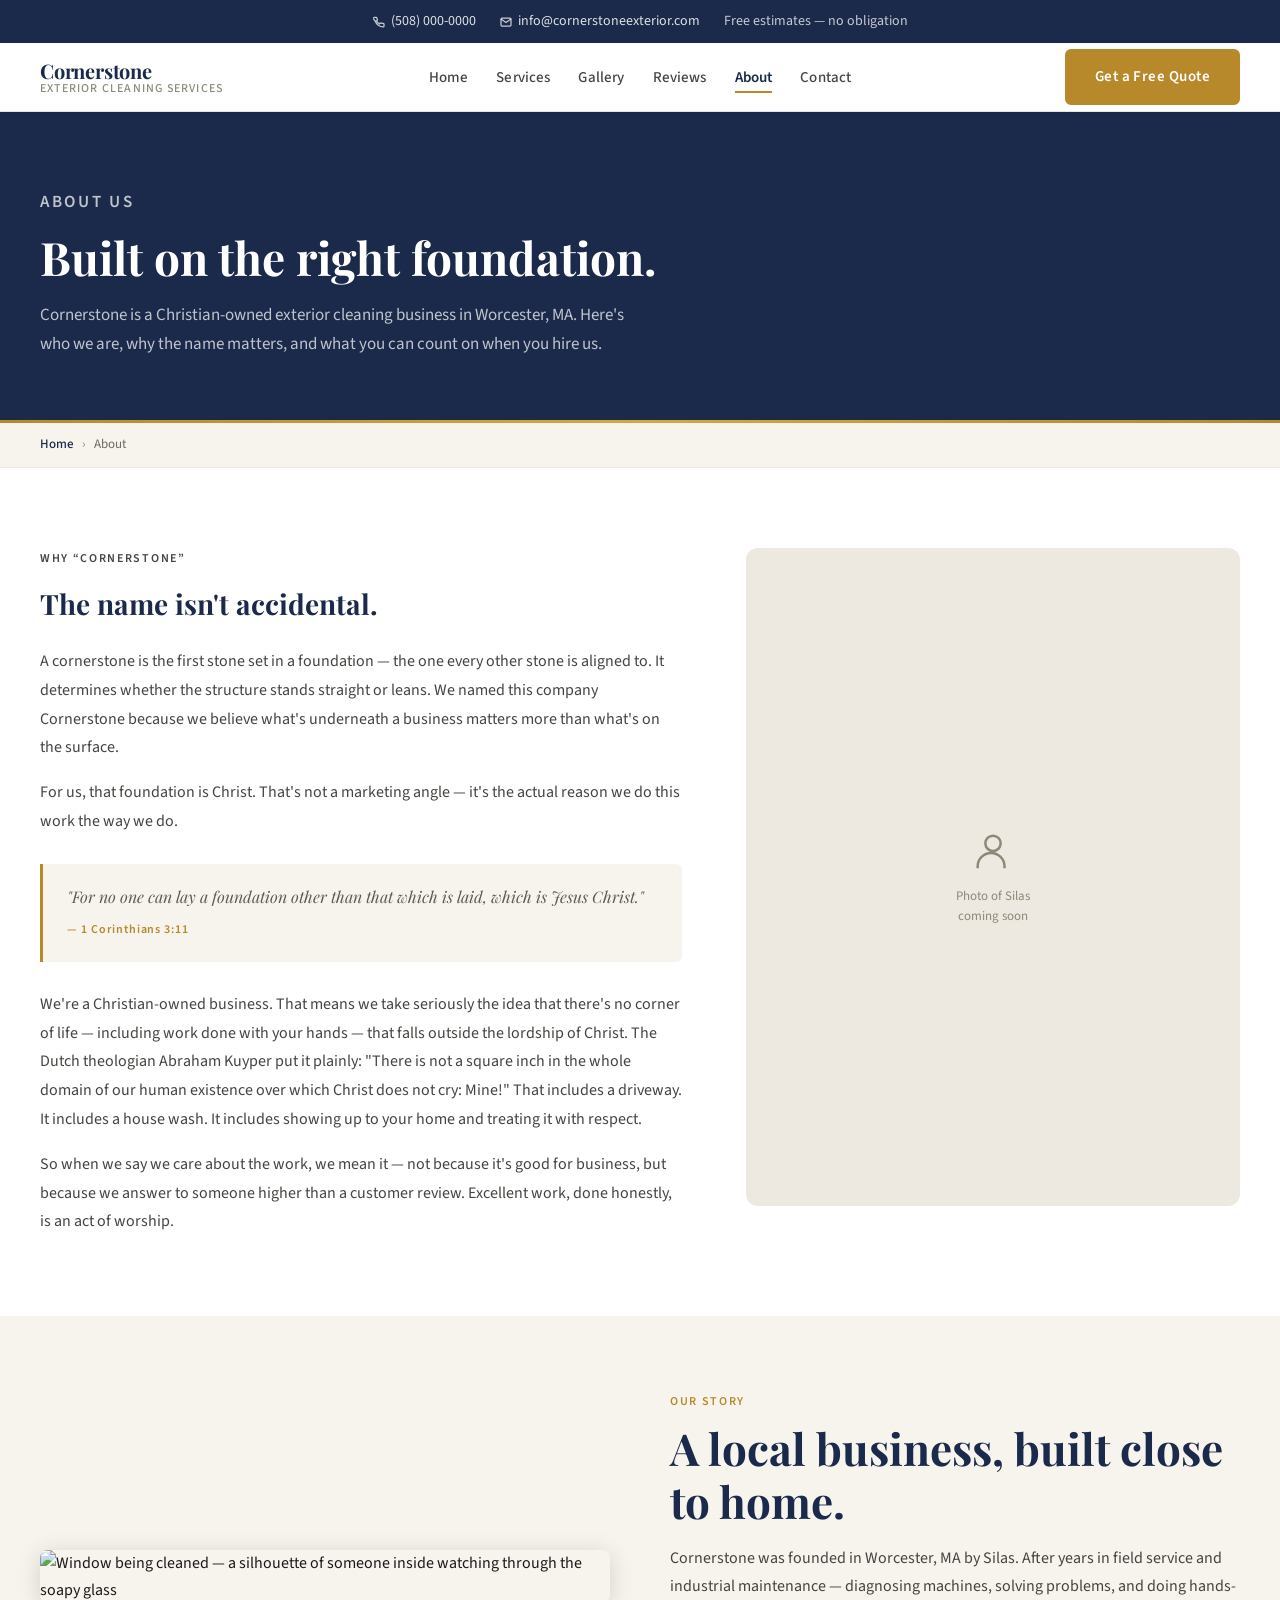
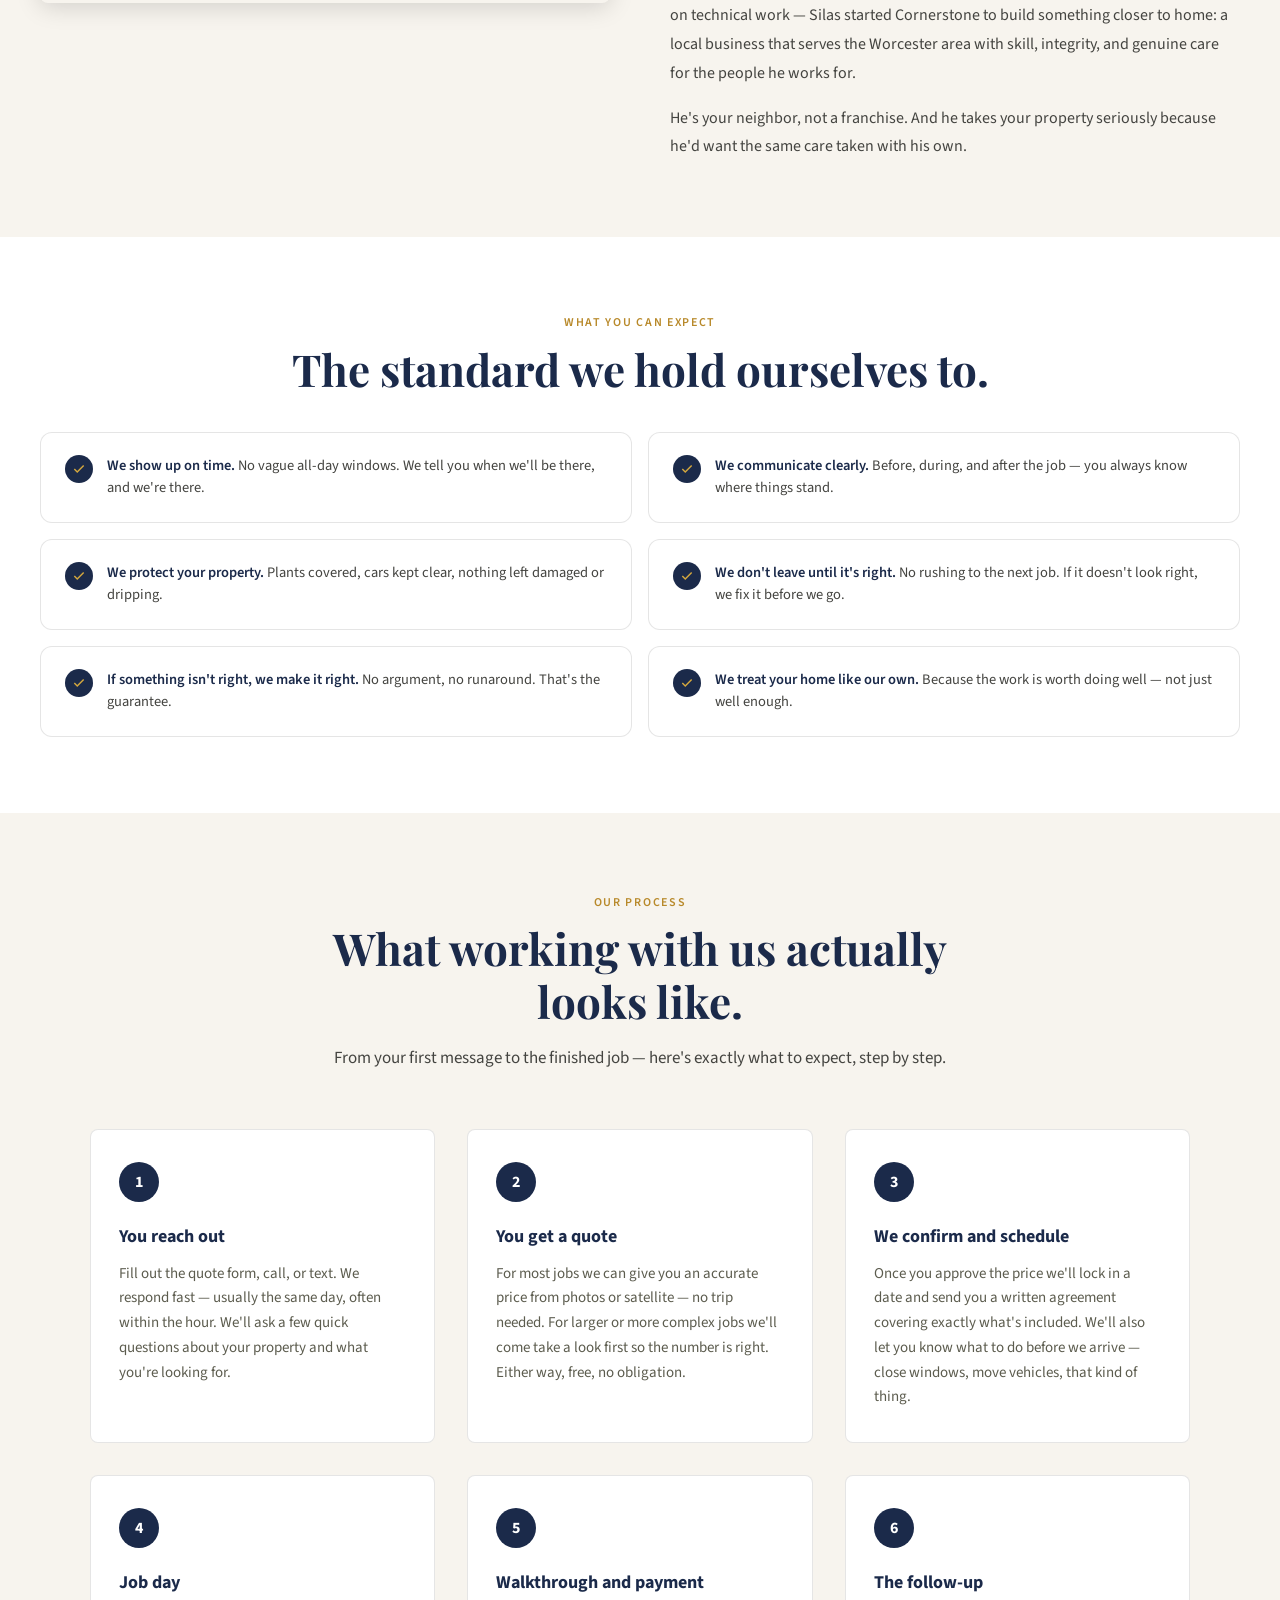
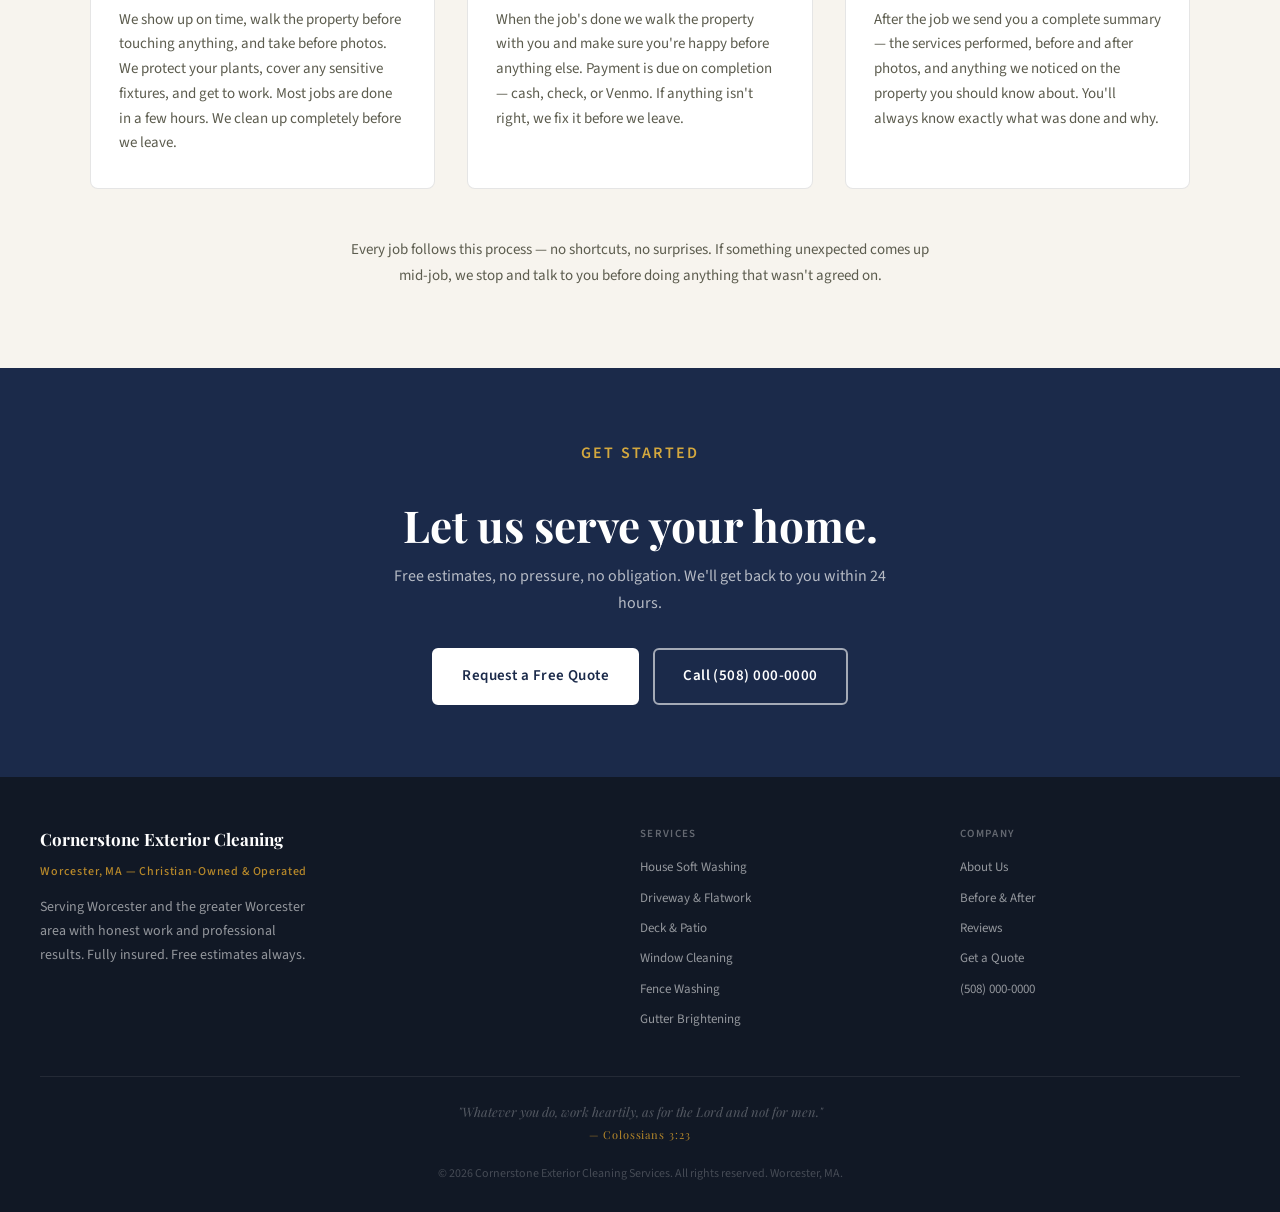
==== commit cc6bf559: "Add files via upload" ====
--- a/about.html
+++ b/about.html
@@ -35,32 +35,32 @@
   <nav aria-label="Main navigation">
     <div class="container">
       <div class="nav-inner">
-        <a href="index.html" class="nav-logo" aria-label="Cornerstone Exterior Cleaning Services — Home">
+        <a href="/Cornerstone-Exterior-Cleaning-Services/index.html" class="nav-logo" aria-label="Cornerstone Exterior Cleaning Services — Home">
           <span class="nav-logo-name">Cornerstone</span>
           <span class="nav-logo-sub">Exterior Cleaning Services</span>
         </a>
         <ul class="nav-links">
-          <li><a href="index.html">Home</a></li>
-          <li><a href="services.html">Services</a></li>
-          <li><a href="gallery.html">Gallery</a></li>
-          <li><a href="testimonials.html">Reviews</a></li>
-          <li><a href="about.html" class="active">About</a></li>
-          <li><a href="contact.html">Contact</a></li>
+          <li><a href="/Cornerstone-Exterior-Cleaning-Services/index.html">Home</a></li>
+          <li><a href="/Cornerstone-Exterior-Cleaning-Services/services.html">Services</a></li>
+          <li><a href="/Cornerstone-Exterior-Cleaning-Services/gallery.html">Gallery</a></li>
+          <li><a href="/Cornerstone-Exterior-Cleaning-Services/testimonials.html">Reviews</a></li>
+          <li><a href="/Cornerstone-Exterior-Cleaning-Services/about.html" class="active">About</a></li>
+          <li><a href="/Cornerstone-Exterior-Cleaning-Services/contact.html">Contact</a></li>
         </ul>
-        <a href="quote.html" class="btn btn-primary nav-cta">Get a Free Quote</a>
+        <a href="/Cornerstone-Exterior-Cleaning-Services/quote.html" class="btn btn-primary nav-cta">Get a Free Quote</a>
         <button class="hamburger" id="hamburger" aria-label="Open menu" aria-expanded="false">
           <span></span><span></span><span></span>
         </button>
       </div>
     </div>
     <div class="mobile-menu" id="mobileMenu" role="navigation" aria-label="Mobile menu">
-      <a href="index.html">Home</a>
-      <a href="services.html">Services</a>
-      <a href="gallery.html">Gallery</a>
-      <a href="testimonials.html">Reviews</a>
-      <a href="about.html">About</a>
-      <a href="contact.html">Contact</a>
-      <a href="quote.html" class="btn btn-primary">Get a Free Quote</a>
+      <a href="/Cornerstone-Exterior-Cleaning-Services/index.html">Home</a>
+      <a href="/Cornerstone-Exterior-Cleaning-Services/services.html">Services</a>
+      <a href="/Cornerstone-Exterior-Cleaning-Services/gallery.html">Gallery</a>
+      <a href="/Cornerstone-Exterior-Cleaning-Services/testimonials.html">Reviews</a>
+      <a href="/Cornerstone-Exterior-Cleaning-Services/about.html">About</a>
+      <a href="/Cornerstone-Exterior-Cleaning-Services/contact.html">Contact</a>
+      <a href="/Cornerstone-Exterior-Cleaning-Services/quote.html" class="btn btn-primary">Get a Free Quote</a>
     </div>
   </nav>
 
@@ -77,7 +77,7 @@
   <div class="breadcrumb">
     <div class="container">
       <div class="breadcrumb-inner">
-        <a href="index.html">Home</a>
+        <a href="/Cornerstone-Exterior-Cleaning-Services/index.html">Home</a>
         <span class="breadcrumb-sep">›</span>
         <span>About</span>
       </div>
@@ -113,20 +113,24 @@
   <!-- OUR STORY -->
   <section class="about-story" aria-labelledby="story-heading">
     <div class="container">
-      <div class="about-story-grid">
+      <div class="about-story-grid" style="display:grid;grid-template-columns:1fr 1fr;gap:60px;align-items:center;">
+        <div style="border-radius:8px;overflow:hidden;box-shadow:0 4px 24px rgba(0,0,0,0.15);">
+          <img src="/Cornerstone-Exterior-Cleaning-Services/images/neighbors-window.webp"
+               alt="Window being cleaned — a silhouette of someone inside watching through the soapy glass"
+               loading="lazy"
+               style="width:100%;height:auto;display:block;" />
+        </div>
         <div>
           <p class="section-label">Our Story</p>
           <h2 class="section-title" id="story-heading">A local business, built close to home.</h2>
-        </div>
-        <div class="about-body">
-          <p>Cornerstone was founded in Worcester, MA by Silas. After years in field service and industrial maintenance — diagnosing machines, solving problems, and doing hands-on technical work — Silas started Cornerstone to build something closer to home: a local business that serves the Worcester area with skill, integrity, and genuine care for the people he works for.</p>
-          <p>He's your neighbor, not a franchise. And he takes your property seriously because he'd want the same care taken with his own.</p>
-        </div>
-      </div>
-    </div>
-  </section>
-
-  <!-- WHAT YOU CAN EXPECT -->
+          <div class="about-body">
+            <p>Cornerstone was founded in Worcester, MA by Silas. After years in field service and industrial maintenance — diagnosing machines, solving problems, and doing hands-on technical work — Silas started Cornerstone to build something closer to home: a local business that serves the Worcester area with skill, integrity, and genuine care for the people he works for.</p>
+            <p>He's your neighbor, not a franchise. And he takes your property seriously because he'd want the same care taken with his own.</p>
+          </div>
+        </div>
+      </div>
+    </div>
+  </section>
   <section class="about-expect" aria-labelledby="expect-heading">
     <div class="container">
       <p class="section-label" style="text-align:center;">What You Can Expect</p>
@@ -163,35 +167,6 @@
           <p><strong>We treat your home like our own.</strong> Because the work is worth doing well — not just well enough.</p>
         </div>
 
-      </div>
-    </div>
-  </section>
-
-  <!-- A WORD TO OUR NEIGHBORS -->
-  <section class="about-neighbors" aria-labelledby="neighbors-heading">
-    <div class="container">
-      <p class="section-label" id="neighbors-heading" style="color:var(--gold-light);text-align:center;">A Word to Our Neighbors</p>
-
-      <div style="max-width:680px;margin:32px auto 40px;border-radius:8px;overflow:hidden;box-shadow:0 4px 24px rgba(0,0,0,0.18);">
-        <img src="images/neighbors-window.webp"
-             alt="Window being cleaned — a silhouette of someone inside watching through the soapy glass"
-             loading="lazy"
-             style="width:100%;height:auto;display:block;" />
-      </div>
-
-      <div class="neighbors-grid" style="margin-top:32px;">
-        <div class="neighbors-col">
-          <h3>If you share our faith</h3>
-          <p>Know that this business is run as an act of service — not just to you, but to God. We're grateful for every job, and we take that trust seriously. We'd be honored to serve your home and your family.</p>
-        </div>
-        <div class="neighbors-col">
-          <h3>If you don't</h3>
-          <p>That's okay too. You'll get the same work, the same respect, and the same guarantee. Good work doesn't require agreement — it just requires conviction. And we'd be glad to earn your trust.</p>
-        </div>
-      </div>
-      <div class="neighbors-verse">
-        <p>"Let the favor of the Lord our God be upon us; and confirm for us the work of our hands — yes, confirm the work of our hands."</p>
-        <cite>— Psalm 90:17 (LSB)</cite>
       </div>
     </div>
   </section>
@@ -280,7 +255,7 @@
         <h2 class="section-title" id="cta-heading">Let us serve your home.</h2>
         <p>Free estimates, no pressure, no obligation. We'll get back to you within 24 hours.</p>
         <div class="cta-buttons">
-          <a href="quote.html" class="btn btn-white">Request a Free Quote</a>
+          <a href="/Cornerstone-Exterior-Cleaning-Services/quote.html" class="btn btn-white">Request a Free Quote</a>
           <a href="tel:+15080000000" class="btn btn-outline">Call (508) 000-0000</a>
         </div>
       </div>
@@ -298,19 +273,19 @@
         </div>
         <div class="footer-col">
           <h4>Services</h4>
-          <a href="services.html#softwash">House Soft Washing</a>
-          <a href="services.html#flatwork">Driveway &amp; Flatwork</a>
-          <a href="services.html#deckpatio">Deck &amp; Patio</a>
-          <a href="services.html#windows">Window Cleaning</a>
-          <a href="services.html#fences">Fence Washing</a>
-          <a href="services.html#gutters">Gutter Brightening</a>
+          <a href="/Cornerstone-Exterior-Cleaning-Services/services.html#softwash">House Soft Washing</a>
+          <a href="/Cornerstone-Exterior-Cleaning-Services/services.html#flatwork">Driveway &amp; Flatwork</a>
+          <a href="/Cornerstone-Exterior-Cleaning-Services/services.html#deckpatio">Deck &amp; Patio</a>
+          <a href="/Cornerstone-Exterior-Cleaning-Services/services.html#windows">Window Cleaning</a>
+          <a href="/Cornerstone-Exterior-Cleaning-Services/services.html#fences">Fence Washing</a>
+          <a href="/Cornerstone-Exterior-Cleaning-Services/services.html#gutters">Gutter Brightening</a>
         </div>
         <div class="footer-col">
           <h4>Company</h4>
-          <a href="about.html">About Us</a>
-          <a href="gallery.html">Before &amp; After</a>
-          <a href="testimonials.html">Reviews</a>
-          <a href="quote.html">Get a Quote</a>
+          <a href="/Cornerstone-Exterior-Cleaning-Services/about.html">About Us</a>
+          <a href="/Cornerstone-Exterior-Cleaning-Services/gallery.html">Before &amp; After</a>
+          <a href="/Cornerstone-Exterior-Cleaning-Services/testimonials.html">Reviews</a>
+          <a href="/Cornerstone-Exterior-Cleaning-Services/quote.html">Get a Quote</a>
           <a href="tel:+15080000000">(508) 000-0000</a>
         </div>
       </div>
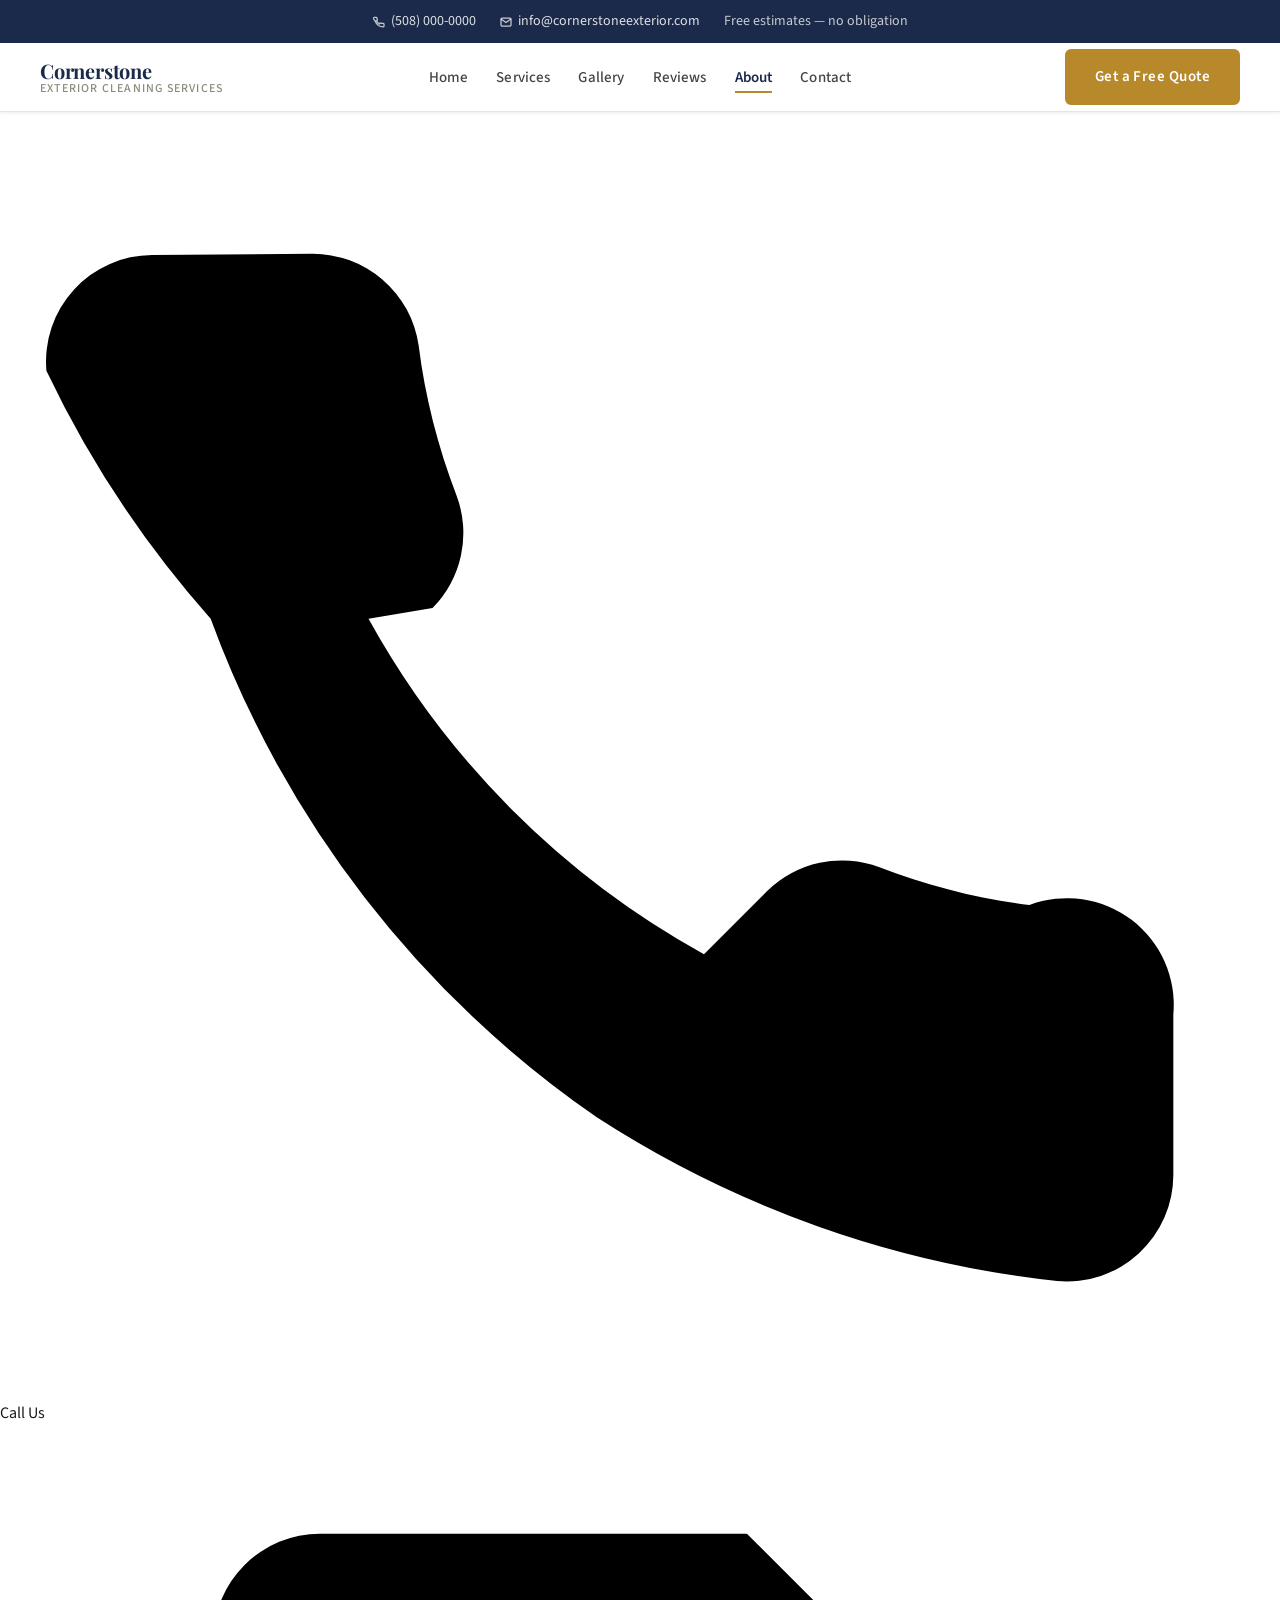
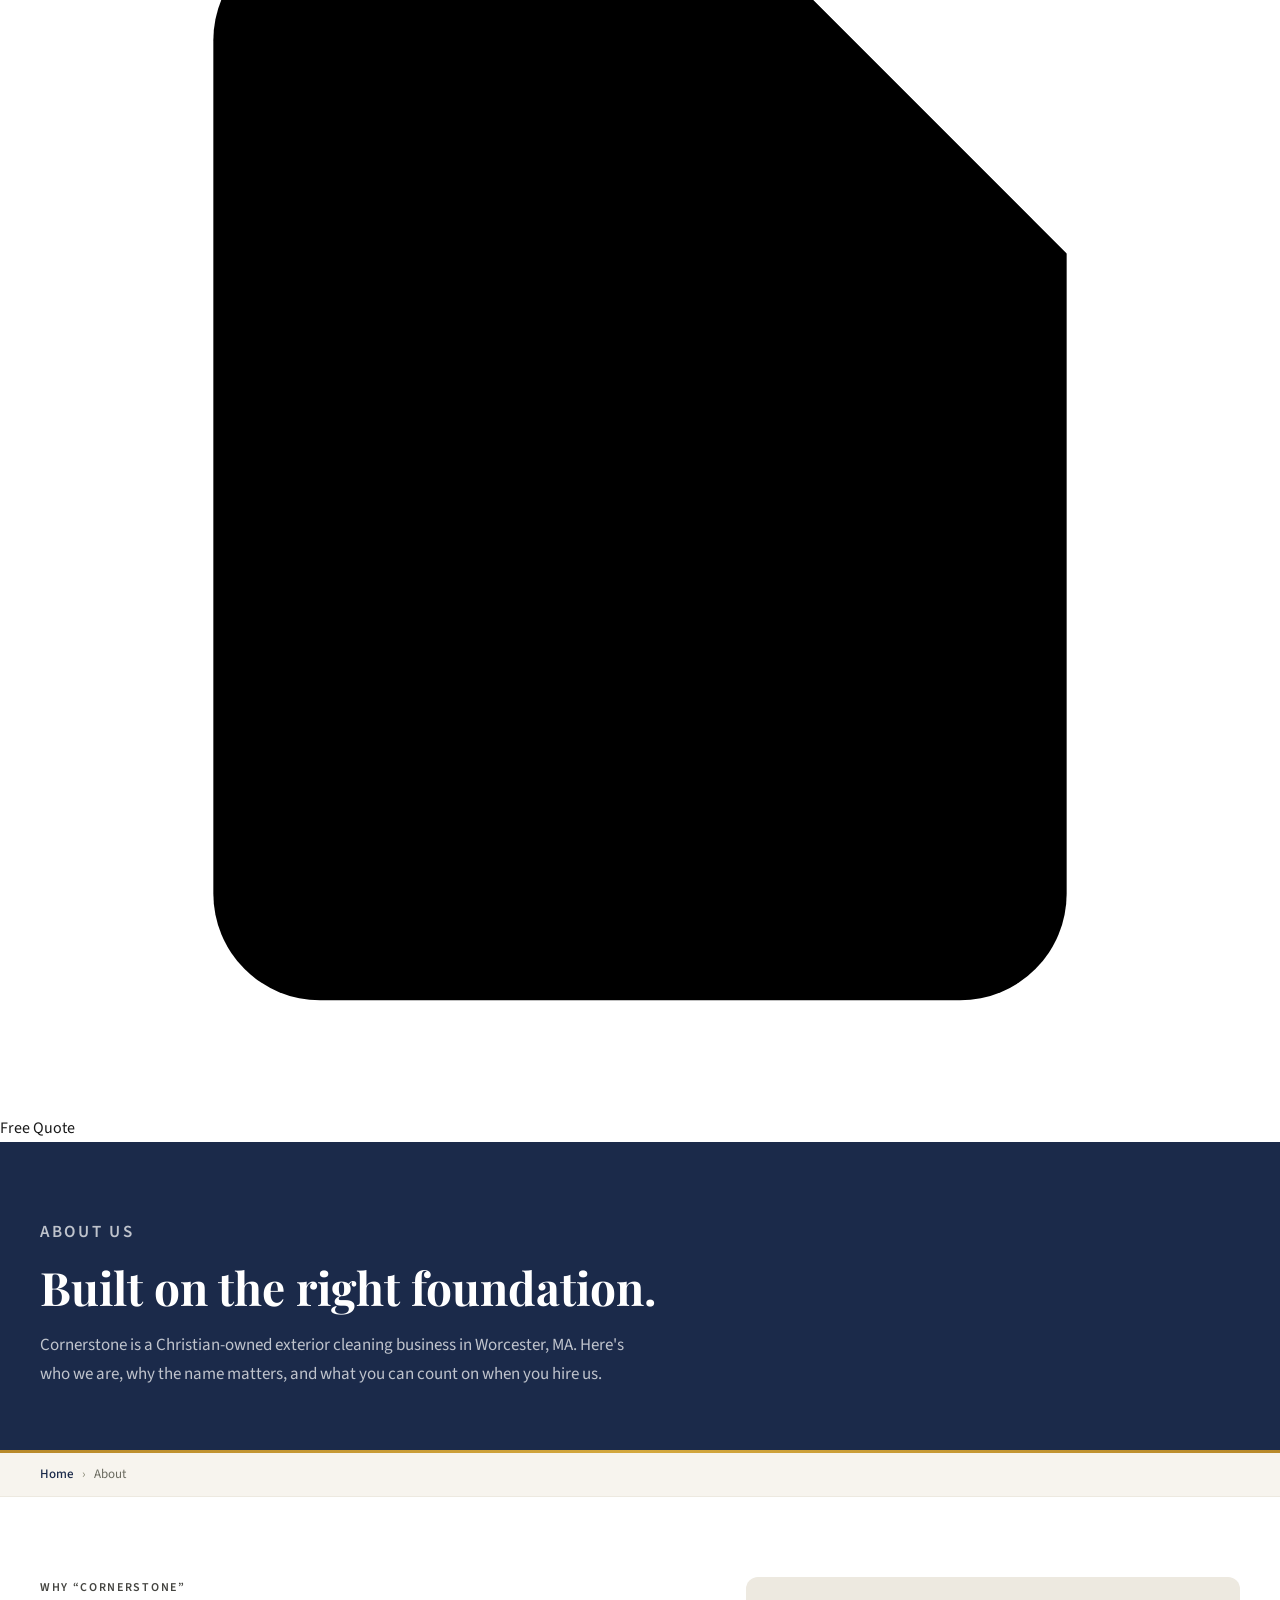
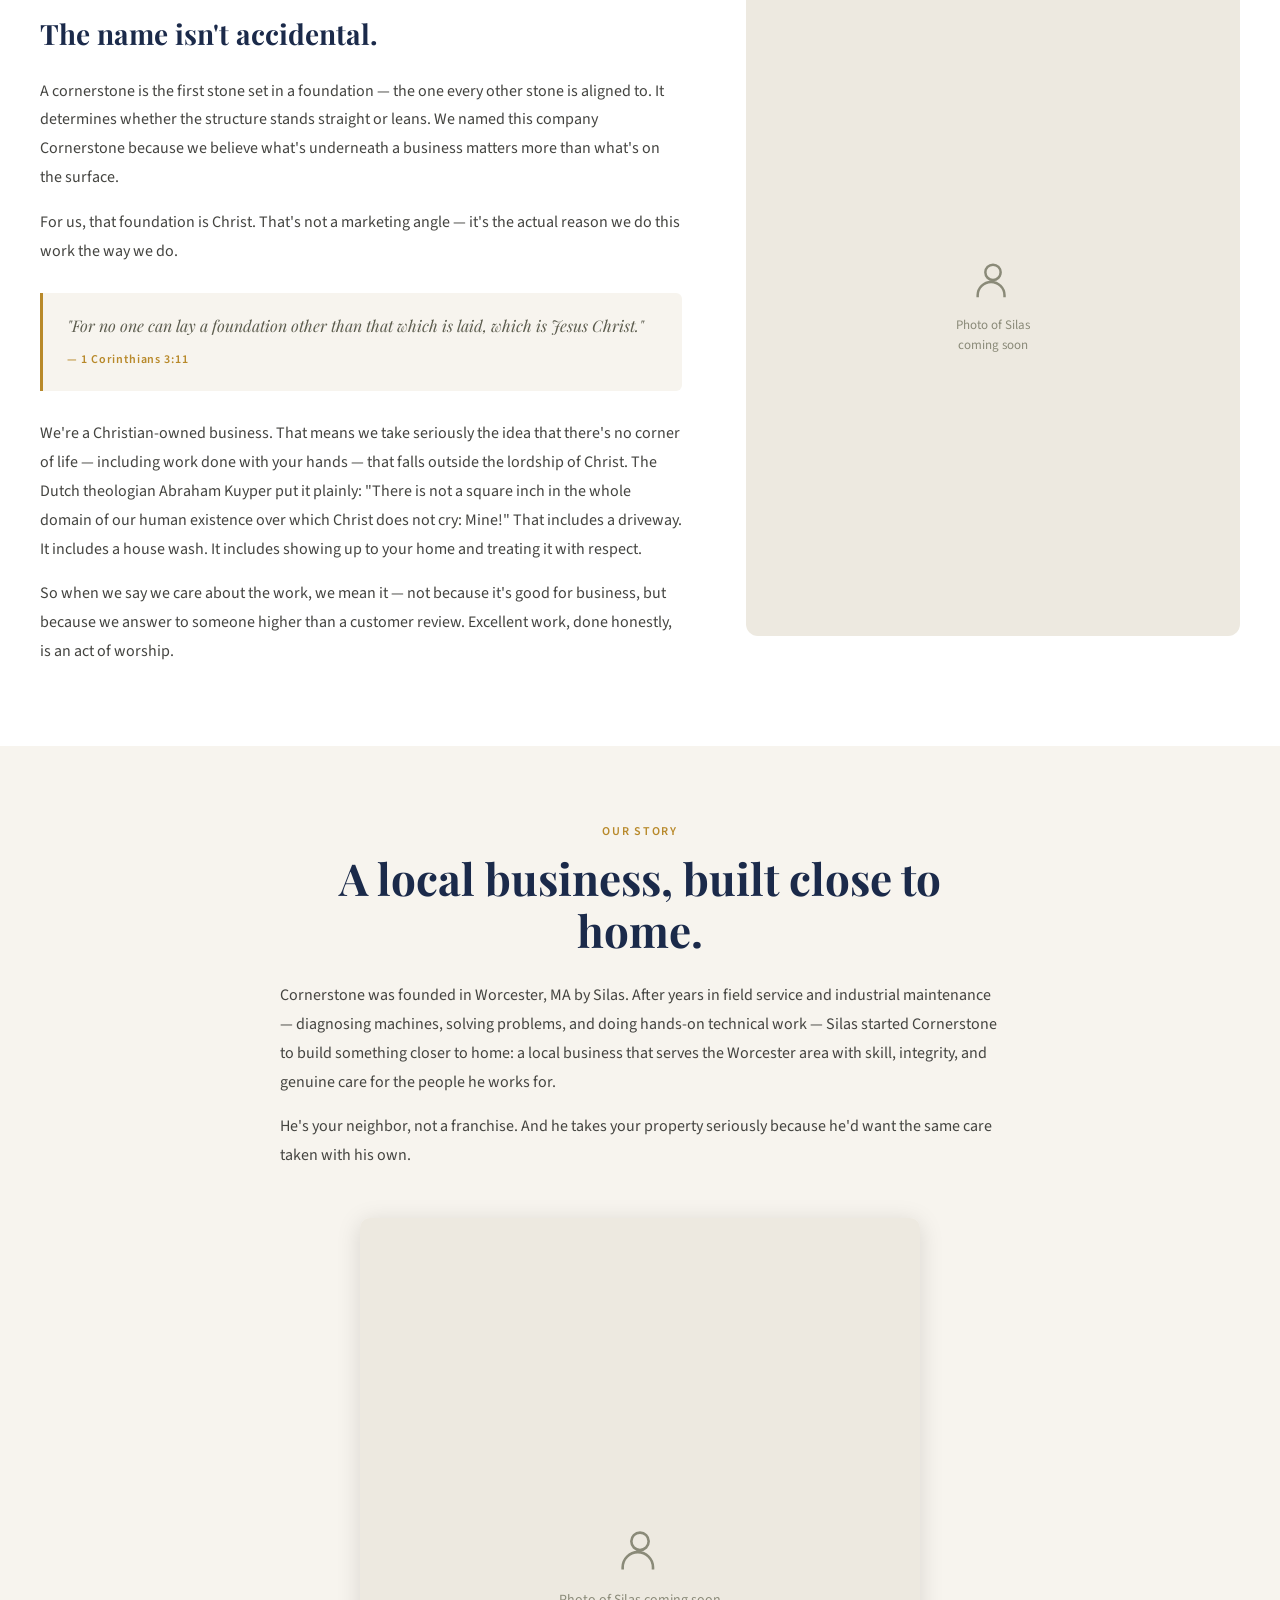
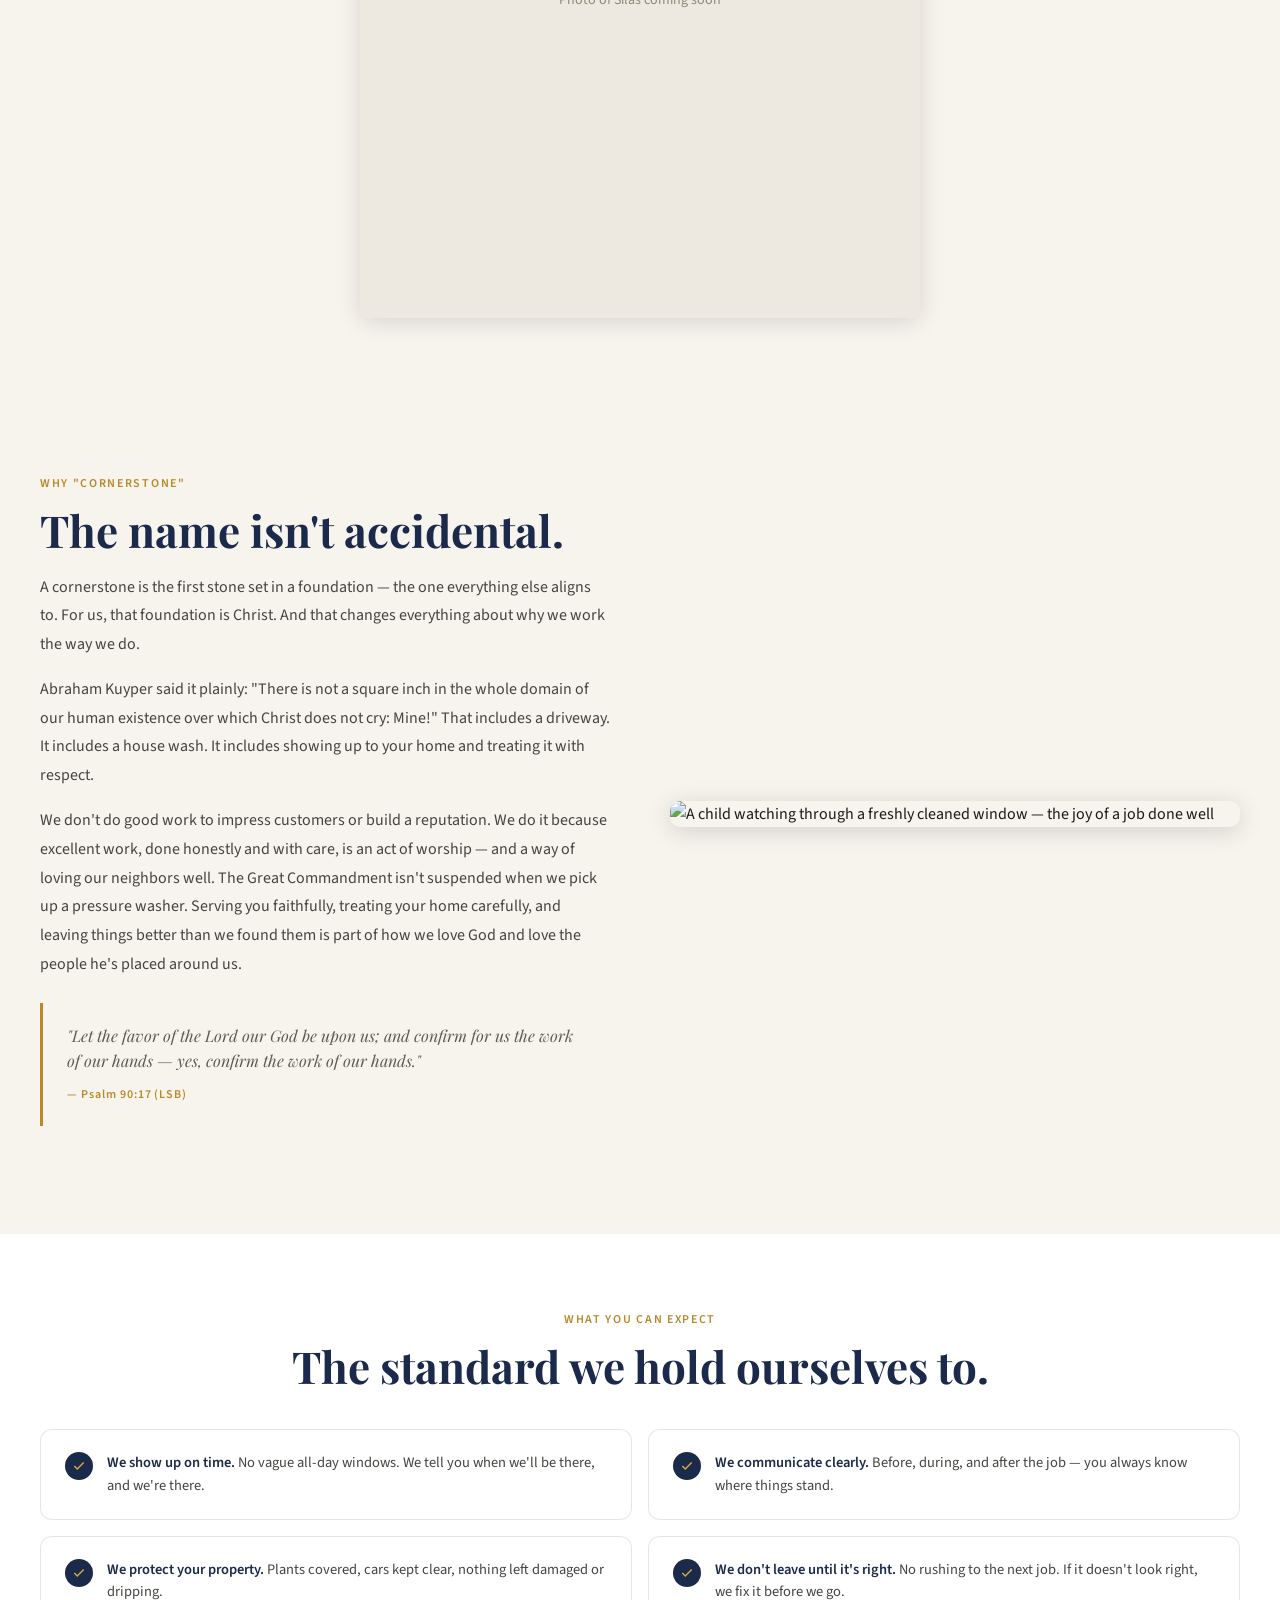
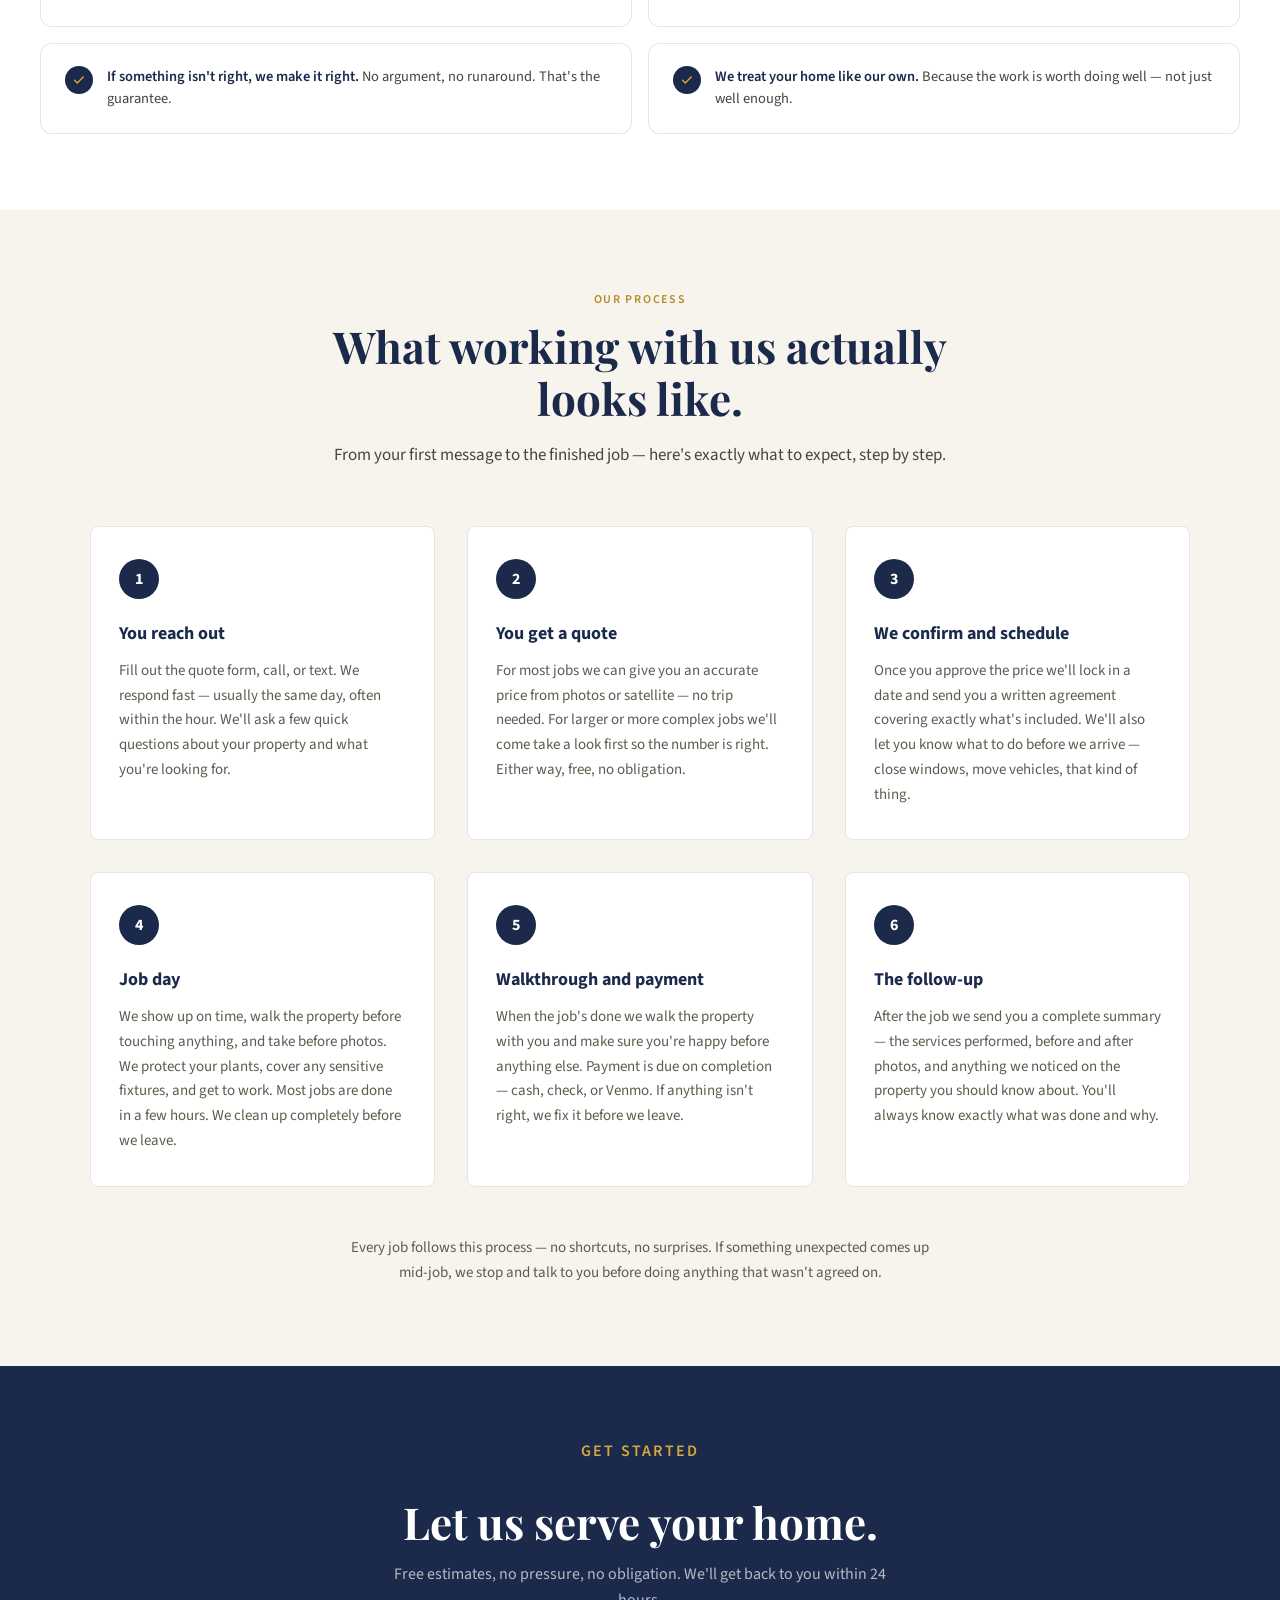
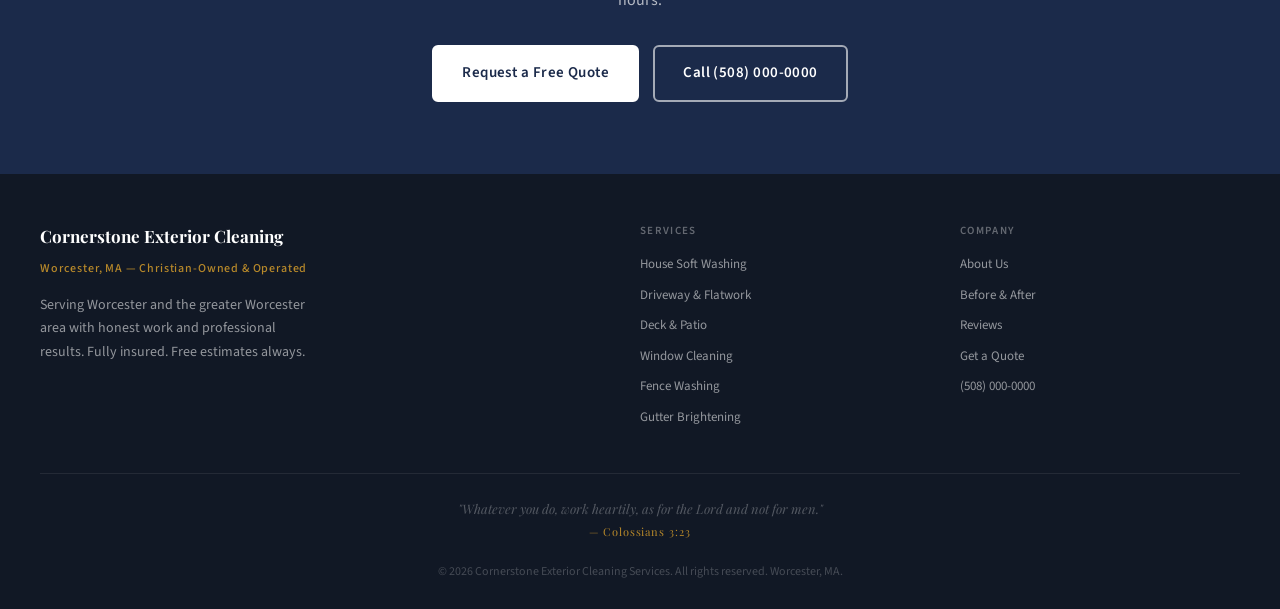
==== commit e32c110b: "Add files via upload" ====
--- a/about.html
+++ b/about.html
@@ -63,6 +63,17 @@
       <a href="/Cornerstone-Exterior-Cleaning-Services/quote.html" class="btn btn-primary">Get a Free Quote</a>
     </div>
   </nav>
+  <!-- MOBILE CTA BAR -->
+  <div class="mobile-cta-bar" aria-label="Quick actions">
+    <a href="tel:+15080000000">
+      <svg viewBox="0 0 24 24" aria-hidden="true"><path d="M22 16.92v3a2 2 0 01-2.18 2 19.79 19.79 0 01-8.63-3.07A19.5 19.5 0 013.95 9.5 19.79 19.79 0 01.87 4.85 2 2 0 012.85 2.68l3-.02a2 2 0 012 1.72c.12.96.36 1.9.71 2.81a2 2 0 01-.45 2.11L6.91 9.5a16 16 0 006.29 6.29l1.18-1.18a2 2 0 012.11-.45c.91.35 1.85.59 2.81.71A2 2 0 0122 16.92z"/></svg>
+      Call Us
+    </a>
+    <a href="/Cornerstone-Exterior-Cleaning-Services/quote.html">
+      <svg viewBox="0 0 24 24" aria-hidden="true"><path d="M14 2H6a2 2 0 00-2 2v16a2 2 0 002 2h12a2 2 0 002-2V8z"/><polyline points="14 2 14 8 20 8"/><line x1="9" y1="13" x2="15" y2="13"/><line x1="9" y1="17" x2="15" y2="17"/></svg>
+      Free Quote
+    </a>
+  </div>
 
   <!-- PAGE HEADER -->
   <header class="page-header">
@@ -113,20 +124,46 @@
   <!-- OUR STORY -->
   <section class="about-story" aria-labelledby="story-heading">
     <div class="container">
-      <div class="about-story-grid" style="display:grid;grid-template-columns:1fr 1fr;gap:60px;align-items:center;">
-        <div style="border-radius:8px;overflow:hidden;box-shadow:0 4px 24px rgba(0,0,0,0.15);">
+      <div style="max-width:720px;margin:0 auto;text-align:center;margin-bottom:48px;">
+        <p class="section-label">Our Story</p>
+        <h2 class="section-title" id="story-heading">A local business, built close to home.</h2>
+        <div class="about-body" style="text-align:left;margin-top:24px;">
+          <p>Cornerstone was founded in Worcester, MA by Silas. After years in field service and industrial maintenance — diagnosing machines, solving problems, and doing hands-on technical work — Silas started Cornerstone to build something closer to home: a local business that serves the Worcester area with skill, integrity, and genuine care for the people he works for.</p>
+          <p>He's your neighbor, not a franchise. And he takes your property seriously because he'd want the same care taken with his own.</p>
+        </div>
+      </div>
+      <!-- Photo of Silas -->
+      <div style="max-width:560px;margin:0 auto;border-radius:10px;overflow:hidden;box-shadow:0 4px 24px rgba(0,0,0,0.13);">
+        <div style="background:var(--cream-dark);aspect-ratio:4/5;display:flex;flex-direction:column;align-items:center;justify-content:center;gap:14px;padding:32px;">
+          <svg viewBox="0 0 24 24" style="width:52px;height:52px;stroke:var(--stone-light);stroke-width:1.2;fill:none;" aria-hidden="true"><circle cx="12" cy="8" r="4"/><path d="M4 21v-1a7 7 0 0114 0v1"/></svg>
+          <p style="font-size:14px;color:var(--stone-light);text-align:center;line-height:1.5;">Photo of Silas coming soon</p>
+        </div>
+      </div>
+    </div>
+  </section>
+
+  <!-- WHY CORNERSTONE — with neighbor window image -->
+  <section style="padding:80px 0;background:var(--cream);" aria-labelledby="why-cornerstone-heading">
+    <div class="container">
+      <div style="display:grid;grid-template-columns:1fr 1fr;gap:60px;align-items:center;">
+        <div>
+          <p class="section-label">Why "Cornerstone"</p>
+          <h2 class="section-title" id="why-cornerstone-heading">The name isn't accidental.</h2>
+          <div class="about-body">
+            <p>A cornerstone is the first stone set in a foundation — the one everything else aligns to. For us, that foundation is Christ. And that changes everything about why we work the way we do.</p>
+            <p>Abraham Kuyper said it plainly: "There is not a square inch in the whole domain of our human existence over which Christ does not cry: Mine!" That includes a driveway. It includes a house wash. It includes showing up to your home and treating it with respect.</p>
+            <p>We don't do good work to impress customers or build a reputation. We do it because excellent work, done honestly and with care, is an act of worship — and a way of loving our neighbors well. The Great Commandment isn't suspended when we pick up a pressure washer. Serving you faithfully, treating your home carefully, and leaving things better than we found them is part of how we love God and love the people he's placed around us.</p>
+          </div>
+          <div class="about-verse" style="margin-top:24px;">
+            <p>"Let the favor of the Lord our God be upon us; and confirm for us the work of our hands — yes, confirm the work of our hands."</p>
+            <cite>— Psalm 90:17 (LSB)</cite>
+          </div>
+        </div>
+        <div style="border-radius:10px;overflow:hidden;box-shadow:0 4px 24px rgba(0,0,0,0.15);">
           <img src="/Cornerstone-Exterior-Cleaning-Services/images/neighbors-window.webp"
-               alt="Window being cleaned — a silhouette of someone inside watching through the soapy glass"
+               alt="A child watching through a freshly cleaned window — the joy of a job done well"
                loading="lazy"
                style="width:100%;height:auto;display:block;" />
-        </div>
-        <div>
-          <p class="section-label">Our Story</p>
-          <h2 class="section-title" id="story-heading">A local business, built close to home.</h2>
-          <div class="about-body">
-            <p>Cornerstone was founded in Worcester, MA by Silas. After years in field service and industrial maintenance — diagnosing machines, solving problems, and doing hands-on technical work — Silas started Cornerstone to build something closer to home: a local business that serves the Worcester area with skill, integrity, and genuine care for the people he works for.</p>
-            <p>He's your neighbor, not a franchise. And he takes your property seriously because he'd want the same care taken with his own.</p>
-          </div>
         </div>
       </div>
     </div>
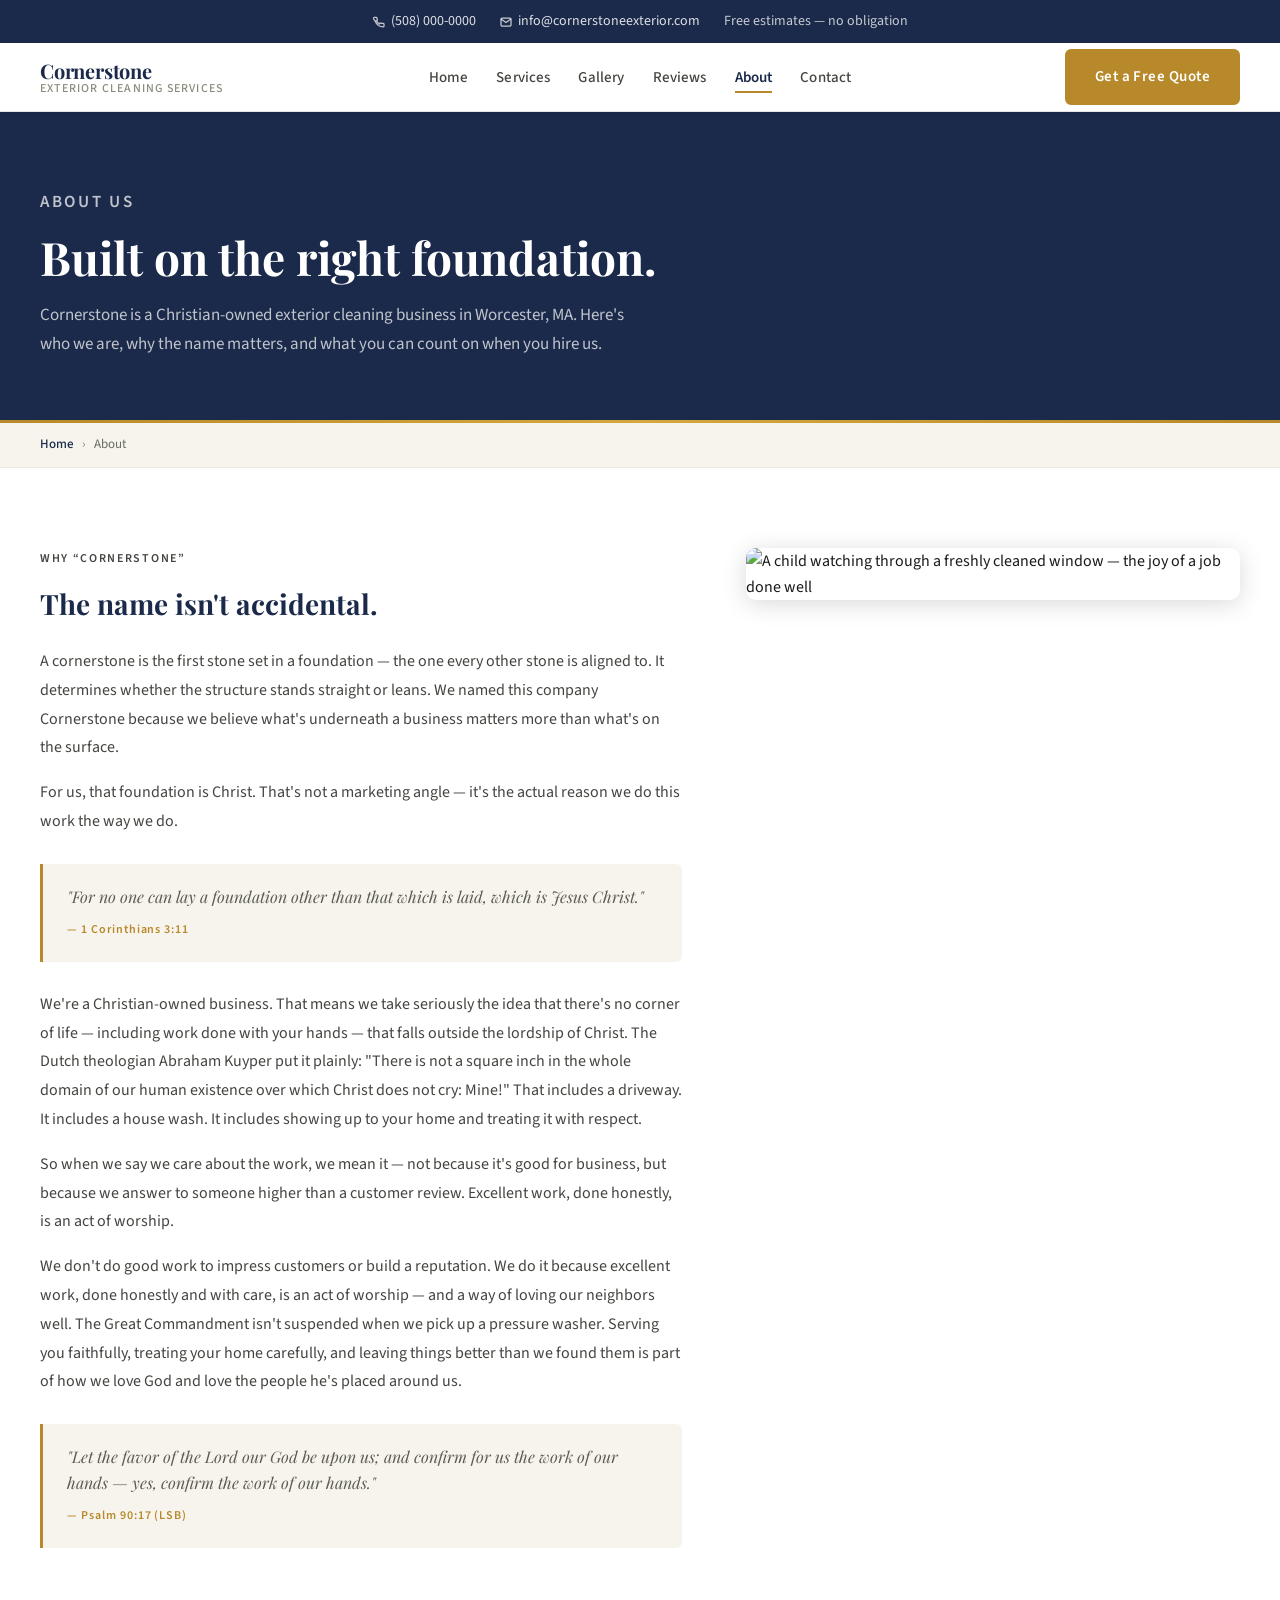
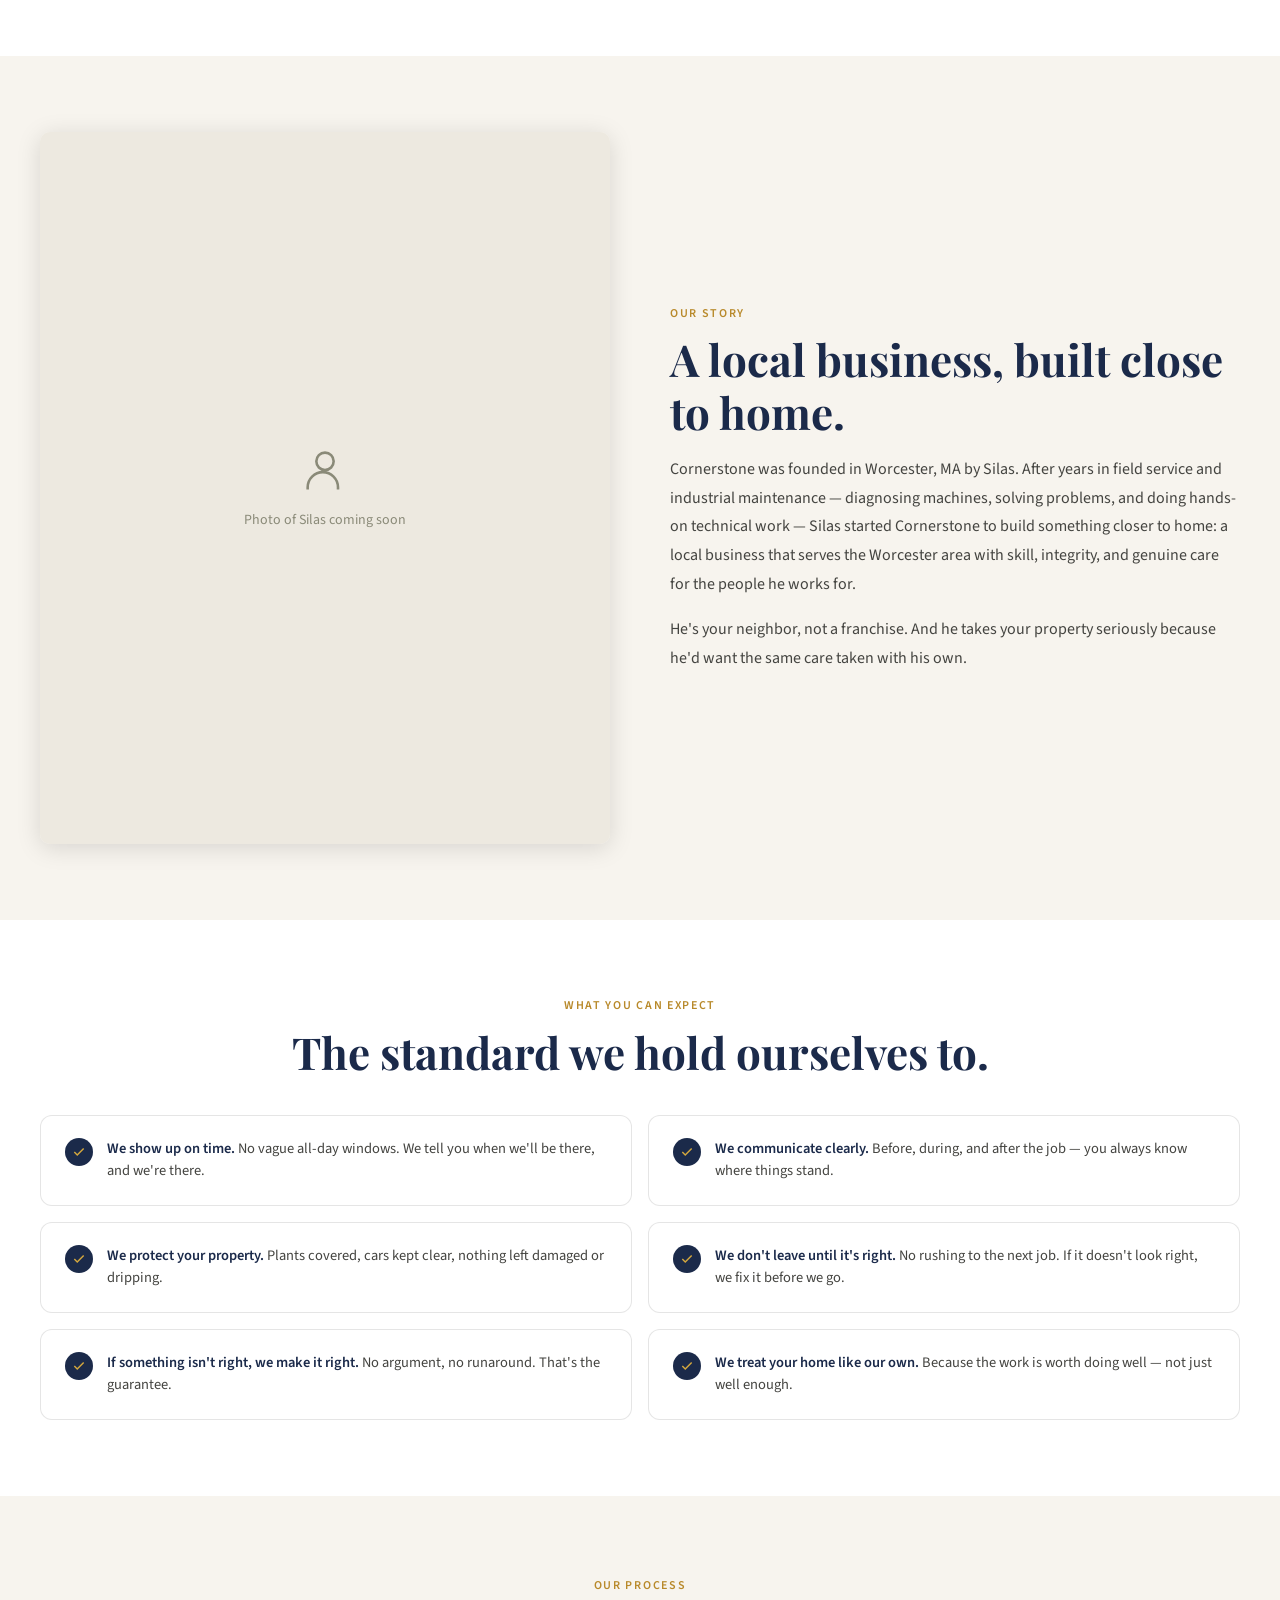
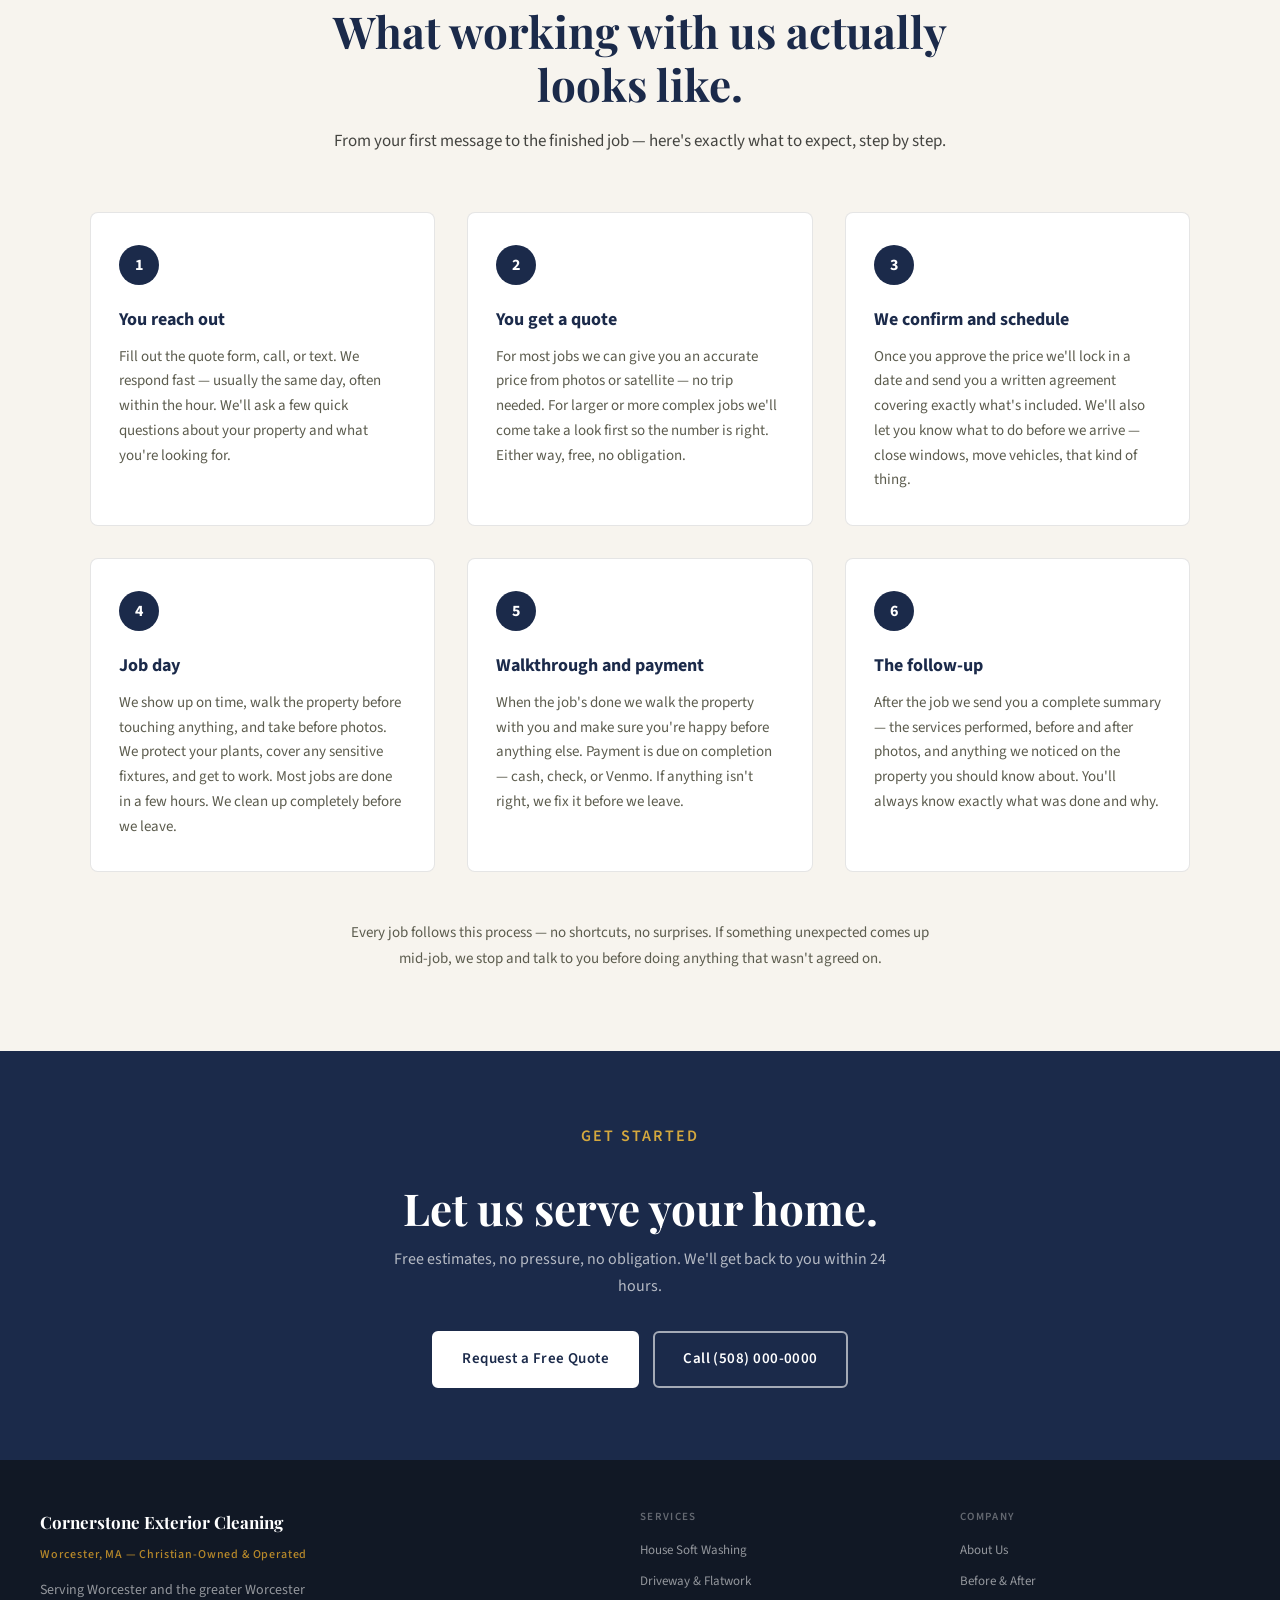
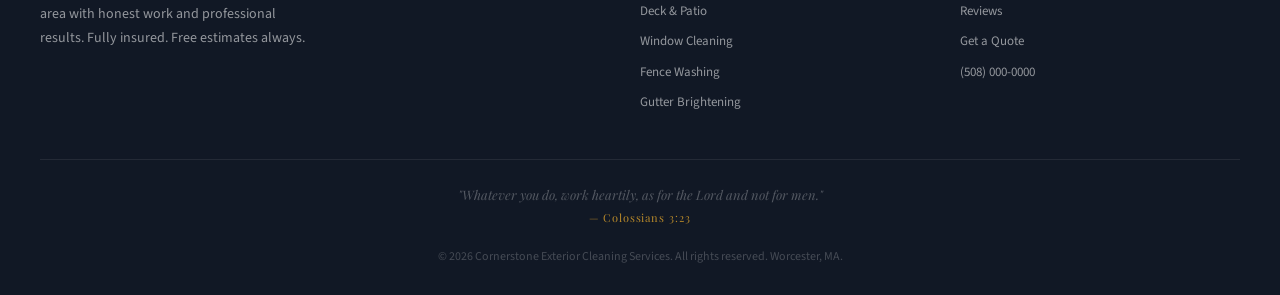
==== commit 56ed0d6b: "Add files via upload" ====
--- a/about.html
+++ b/about.html
@@ -110,51 +110,8 @@
           </div>
           <p>We're a Christian-owned business. That means we take seriously the idea that there's no corner of life — including work done with your hands — that falls outside the lordship of Christ. The Dutch theologian Abraham Kuyper put it plainly: "There is not a square inch in the whole domain of our human existence over which Christ does not cry: Mine!" That includes a driveway. It includes a house wash. It includes showing up to your home and treating it with respect.</p>
           <p>So when we say we care about the work, we mean it — not because it's good for business, but because we answer to someone higher than a customer review. Excellent work, done honestly, is an act of worship.</p>
-        </div>
-        <div class="about-photo" aria-label="Photo of the owner on a job site">
-          <div class="about-photo-placeholder">
-            <svg viewBox="0 0 24 24"><circle cx="12" cy="8" r="4"/><path d="M4 21v-1a7 7 0 0114 0v1"/></svg>
-            <p>Photo of Silas<br>coming soon</p>
-          </div>
-        </div>
-      </div>
-    </div>
-  </section>
-
-  <!-- OUR STORY -->
-  <section class="about-story" aria-labelledby="story-heading">
-    <div class="container">
-      <div style="max-width:720px;margin:0 auto;text-align:center;margin-bottom:48px;">
-        <p class="section-label">Our Story</p>
-        <h2 class="section-title" id="story-heading">A local business, built close to home.</h2>
-        <div class="about-body" style="text-align:left;margin-top:24px;">
-          <p>Cornerstone was founded in Worcester, MA by Silas. After years in field service and industrial maintenance — diagnosing machines, solving problems, and doing hands-on technical work — Silas started Cornerstone to build something closer to home: a local business that serves the Worcester area with skill, integrity, and genuine care for the people he works for.</p>
-          <p>He's your neighbor, not a franchise. And he takes your property seriously because he'd want the same care taken with his own.</p>
-        </div>
-      </div>
-      <!-- Photo of Silas -->
-      <div style="max-width:560px;margin:0 auto;border-radius:10px;overflow:hidden;box-shadow:0 4px 24px rgba(0,0,0,0.13);">
-        <div style="background:var(--cream-dark);aspect-ratio:4/5;display:flex;flex-direction:column;align-items:center;justify-content:center;gap:14px;padding:32px;">
-          <svg viewBox="0 0 24 24" style="width:52px;height:52px;stroke:var(--stone-light);stroke-width:1.2;fill:none;" aria-hidden="true"><circle cx="12" cy="8" r="4"/><path d="M4 21v-1a7 7 0 0114 0v1"/></svg>
-          <p style="font-size:14px;color:var(--stone-light);text-align:center;line-height:1.5;">Photo of Silas coming soon</p>
-        </div>
-      </div>
-    </div>
-  </section>
-
-  <!-- WHY CORNERSTONE — with neighbor window image -->
-  <section style="padding:80px 0;background:var(--cream);" aria-labelledby="why-cornerstone-heading">
-    <div class="container">
-      <div style="display:grid;grid-template-columns:1fr 1fr;gap:60px;align-items:center;">
-        <div>
-          <p class="section-label">Why "Cornerstone"</p>
-          <h2 class="section-title" id="why-cornerstone-heading">The name isn't accidental.</h2>
-          <div class="about-body">
-            <p>A cornerstone is the first stone set in a foundation — the one everything else aligns to. For us, that foundation is Christ. And that changes everything about why we work the way we do.</p>
-            <p>Abraham Kuyper said it plainly: "There is not a square inch in the whole domain of our human existence over which Christ does not cry: Mine!" That includes a driveway. It includes a house wash. It includes showing up to your home and treating it with respect.</p>
-            <p>We don't do good work to impress customers or build a reputation. We do it because excellent work, done honestly and with care, is an act of worship — and a way of loving our neighbors well. The Great Commandment isn't suspended when we pick up a pressure washer. Serving you faithfully, treating your home carefully, and leaving things better than we found them is part of how we love God and love the people he's placed around us.</p>
-          </div>
-          <div class="about-verse" style="margin-top:24px;">
+          <p>We don't do good work to impress customers or build a reputation. We do it because excellent work, done honestly and with care, is an act of worship — and a way of loving our neighbors well. The Great Commandment isn't suspended when we pick up a pressure washer. Serving you faithfully, treating your home carefully, and leaving things better than we found them is part of how we love God and love the people he's placed around us.</p>
+          <div class="about-verse">
             <p>"Let the favor of the Lord our God be upon us; and confirm for us the work of our hands — yes, confirm the work of our hands."</p>
             <cite>— Psalm 90:17 (LSB)</cite>
           </div>
@@ -168,6 +125,31 @@
       </div>
     </div>
   </section>
+
+  <!-- OUR STORY -->
+  <section class="about-story" aria-labelledby="story-heading">
+    <div class="container">
+      <div class="story-grid" style="display:grid;grid-template-columns:1fr 1fr;gap:60px;align-items:center;">
+        <!-- LEFT: photo placeholder -->
+        <div style="border-radius:10px;overflow:hidden;box-shadow:0 4px 24px rgba(0,0,0,0.13);">
+          <div style="background:var(--cream-dark);aspect-ratio:4/5;display:flex;flex-direction:column;align-items:center;justify-content:center;gap:14px;padding:32px;">
+            <svg viewBox="0 0 24 24" style="width:52px;height:52px;stroke:var(--stone-light);stroke-width:1.2;fill:none;" aria-hidden="true"><circle cx="12" cy="8" r="4"/><path d="M4 21v-1a7 7 0 0114 0v1"/></svg>
+            <p style="font-size:14px;color:var(--stone-light);text-align:center;line-height:1.5;">Photo of Silas coming soon</p>
+          </div>
+        </div>
+        <!-- RIGHT: text -->
+        <div>
+          <p class="section-label">Our Story</p>
+          <h2 class="section-title" id="story-heading">A local business, built close to home.</h2>
+          <div class="about-body" style="margin-top:16px;">
+            <p>Cornerstone was founded in Worcester, MA by Silas. After years in field service and industrial maintenance — diagnosing machines, solving problems, and doing hands-on technical work — Silas started Cornerstone to build something closer to home: a local business that serves the Worcester area with skill, integrity, and genuine care for the people he works for.</p>
+            <p>He's your neighbor, not a franchise. And he takes your property seriously because he'd want the same care taken with his own.</p>
+          </div>
+        </div>
+      </div>
+    </div>
+  </section>
+
   <section class="about-expect" aria-labelledby="expect-heading">
     <div class="container">
       <p class="section-label" style="text-align:center;">What You Can Expect</p>
--- a/styles.css
+++ b/styles.css
@@ -885,6 +885,7 @@
       top: 90px;
     }
     .service-photo img { width: 100%; height: 100%; object-fit: cover; }
+    .service-photo img.portrait { object-fit: contain; background: var(--cream-dark); }
     .service-photo-placeholder {
       position: absolute; inset: 0;
       display: flex; flex-direction: column;
@@ -1109,6 +1110,10 @@
       .contact-grid { grid-template-columns: 1fr; gap: 36px; }
       .payment-methods { grid-template-columns: 1fr 1fr; }
       .expect-grid { grid-template-columns: 1fr; }
+      [style*="grid-template-columns:1fr 1fr"] { grid-template-columns: 1fr !important; gap: 36px !important; }
+      .story-grid { grid-template-columns: 1fr !important; gap: 32px !important; }
+      .story-grid > div:first-child { order: 2; }
+      .story-grid > div:last-child { order: 1; }
     }
     @media (max-width: 640px) {
       .also-grid { grid-template-columns: 1fr; }
@@ -1120,3 +1125,38 @@
       .bundle { padding: 32px 24px; }
       .contact-info-card { padding: 28px 24px; }
     }
+
+    /* ── MOBILE CTA BAR (all pages except homepage) ── */
+    .mobile-cta-bar {
+      display: none !important;
+    }
+    @media (max-width: 768px) {
+      .mobile-cta-bar {
+        display: grid !important;
+        grid-template-columns: 1fr 1fr;
+        border-bottom: 2px solid var(--gold);
+        position: sticky;
+        top: 0;
+        z-index: 90;
+      }
+      .mobile-cta-bar a:first-child {
+        display: flex; align-items: center; justify-content: center; gap: 8px;
+        padding: 13px 10px;
+        background: var(--navy);
+        color: #fff;
+        font-size: 14px; font-weight: 600;
+        text-decoration: none;
+        border-right: 1px solid rgba(255,255,255,0.15);
+      }
+      .mobile-cta-bar a:last-child {
+        display: flex; align-items: center; justify-content: center; gap: 8px;
+        padding: 13px 10px;
+        background: var(--gold);
+        color: #fff;
+        font-size: 14px; font-weight: 600;
+        text-decoration: none;
+      }
+      .mobile-cta-bar svg {
+        width: 15px; height: 15px; stroke: currentColor; stroke-width: 2.2; fill: none; flex-shrink: 0;
+      }
+    }
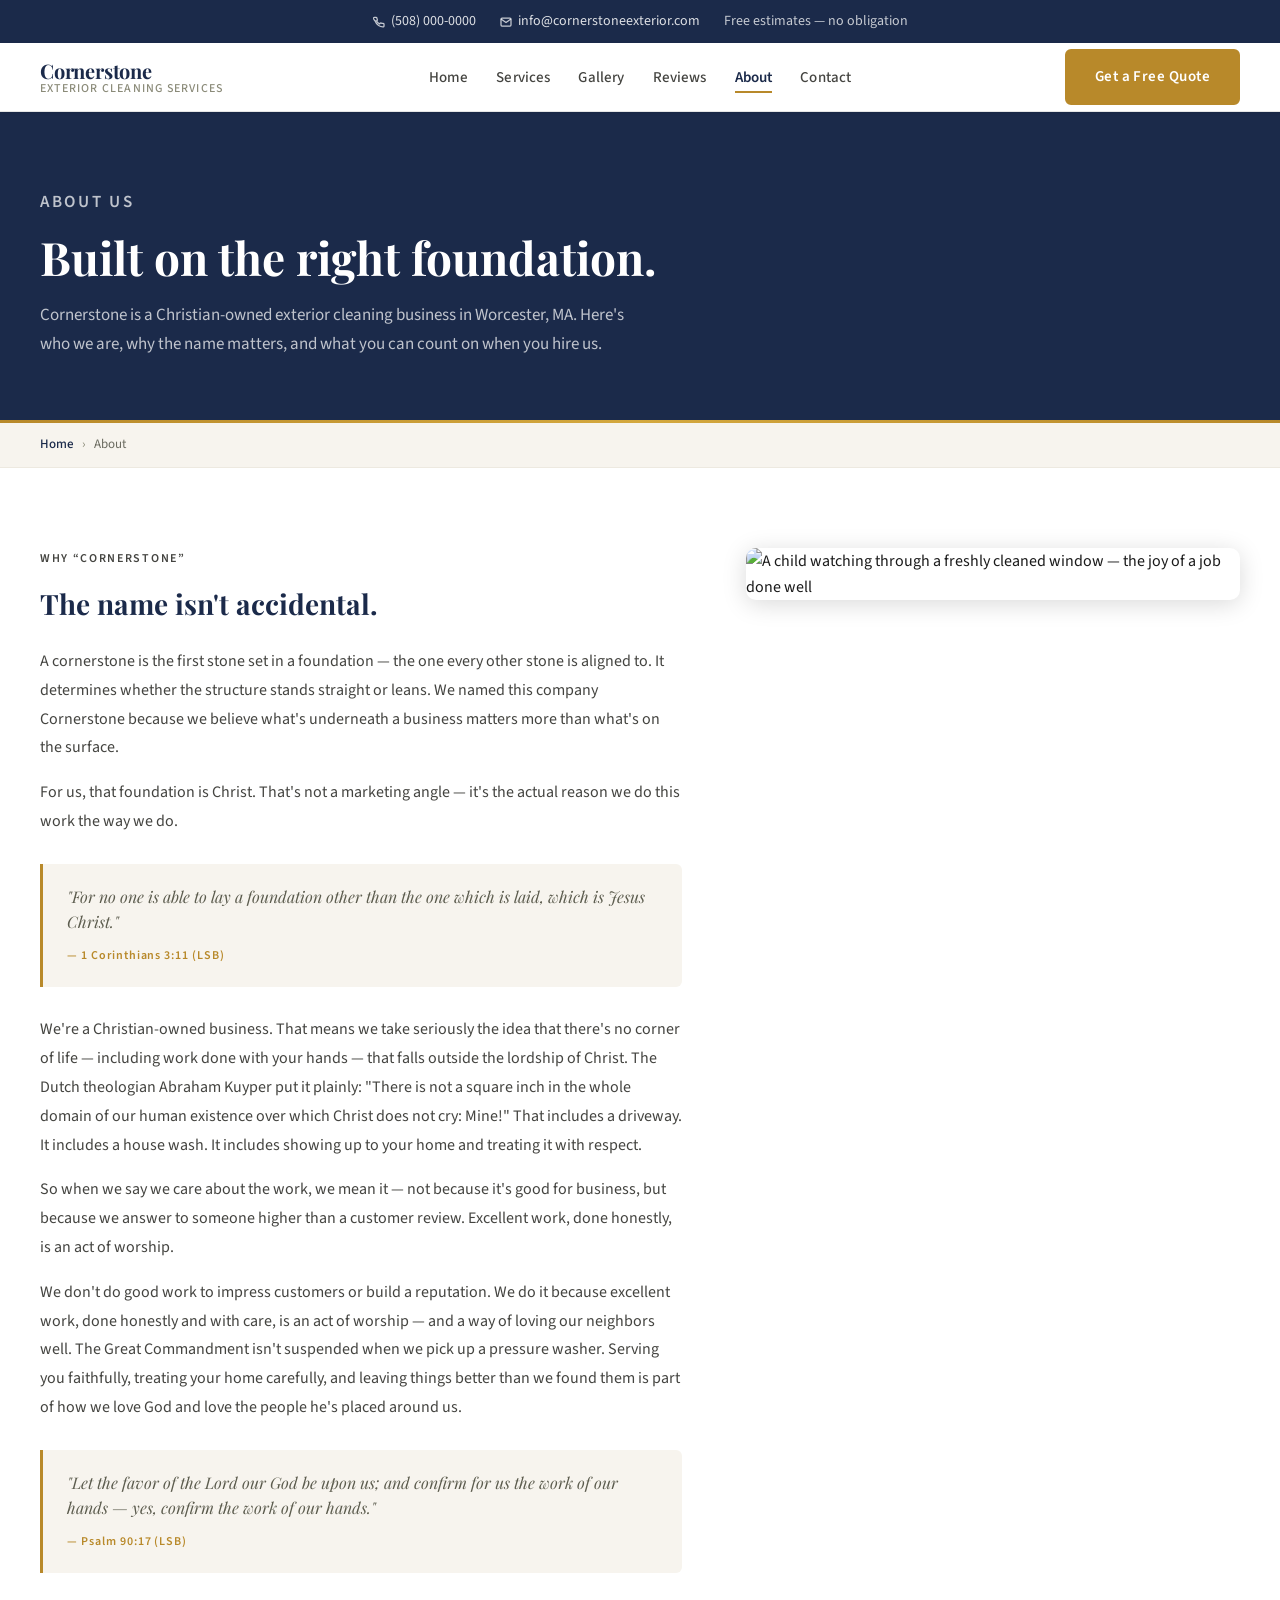
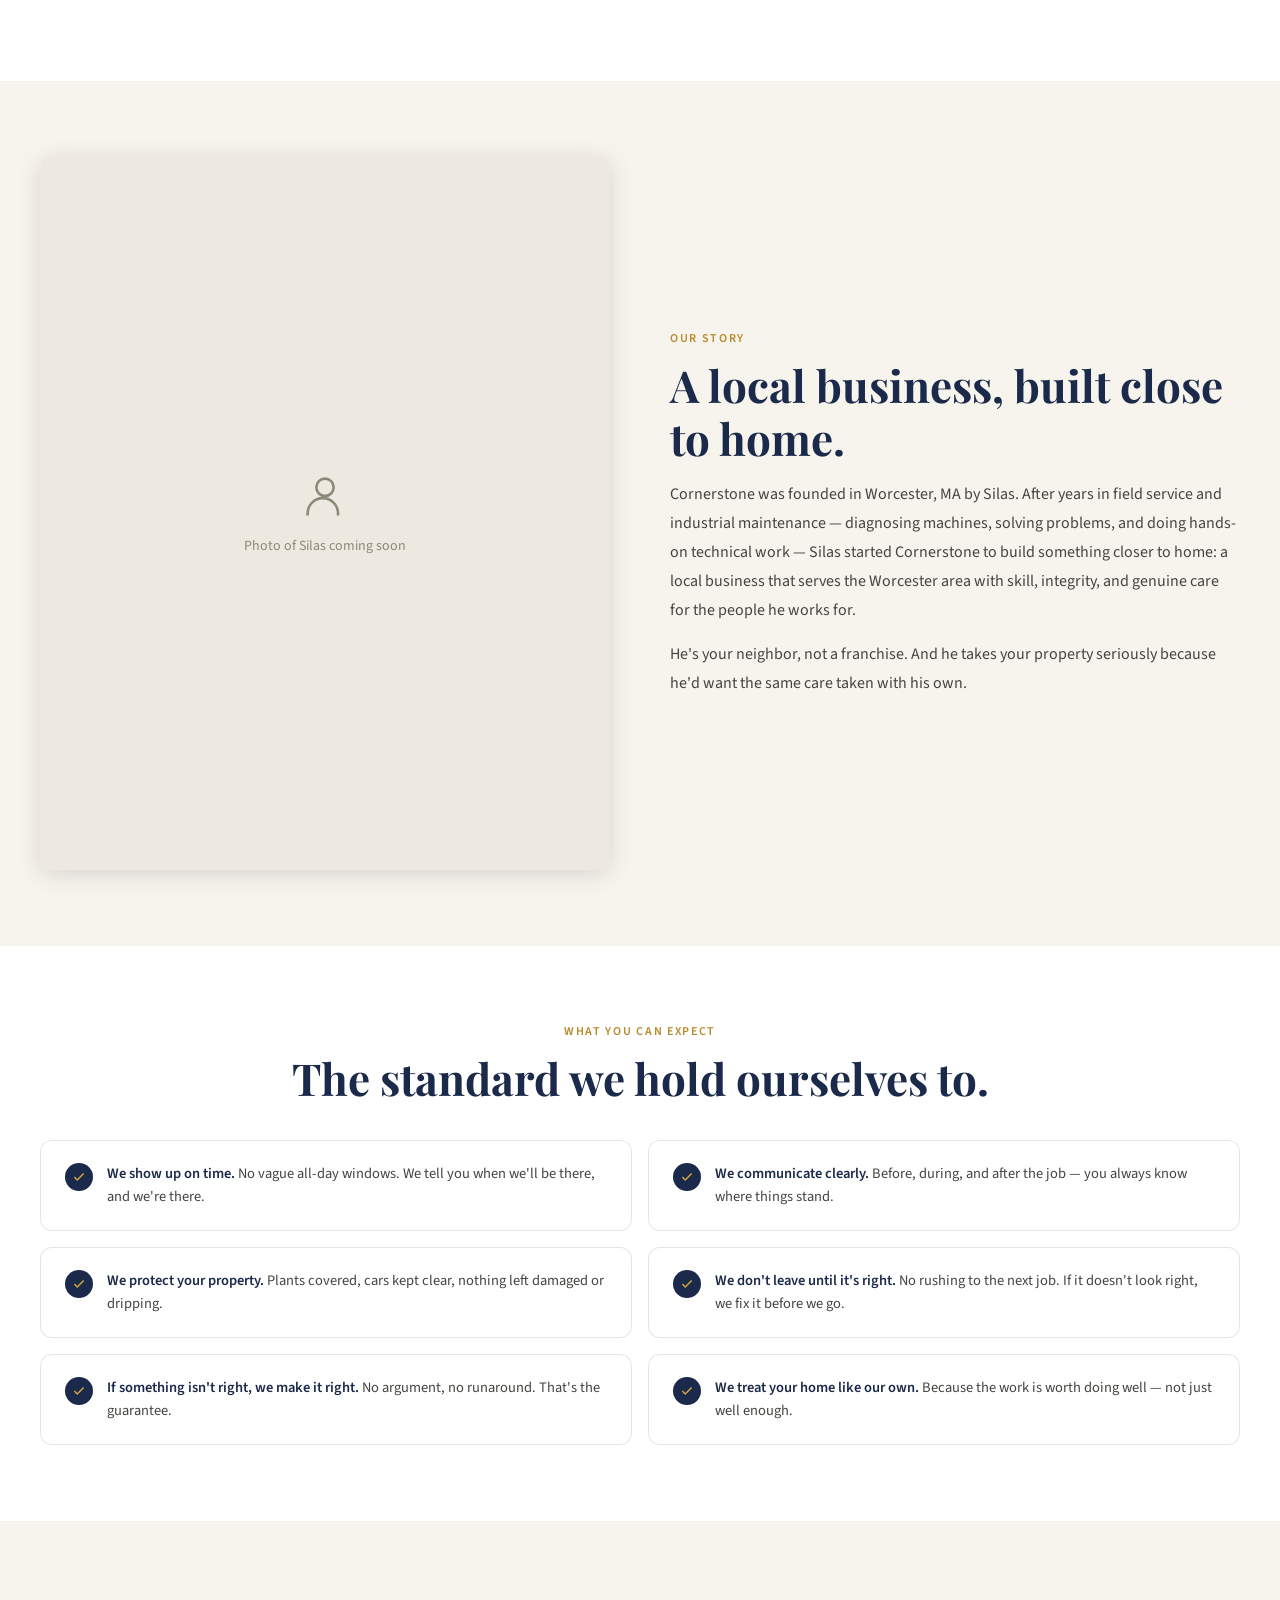
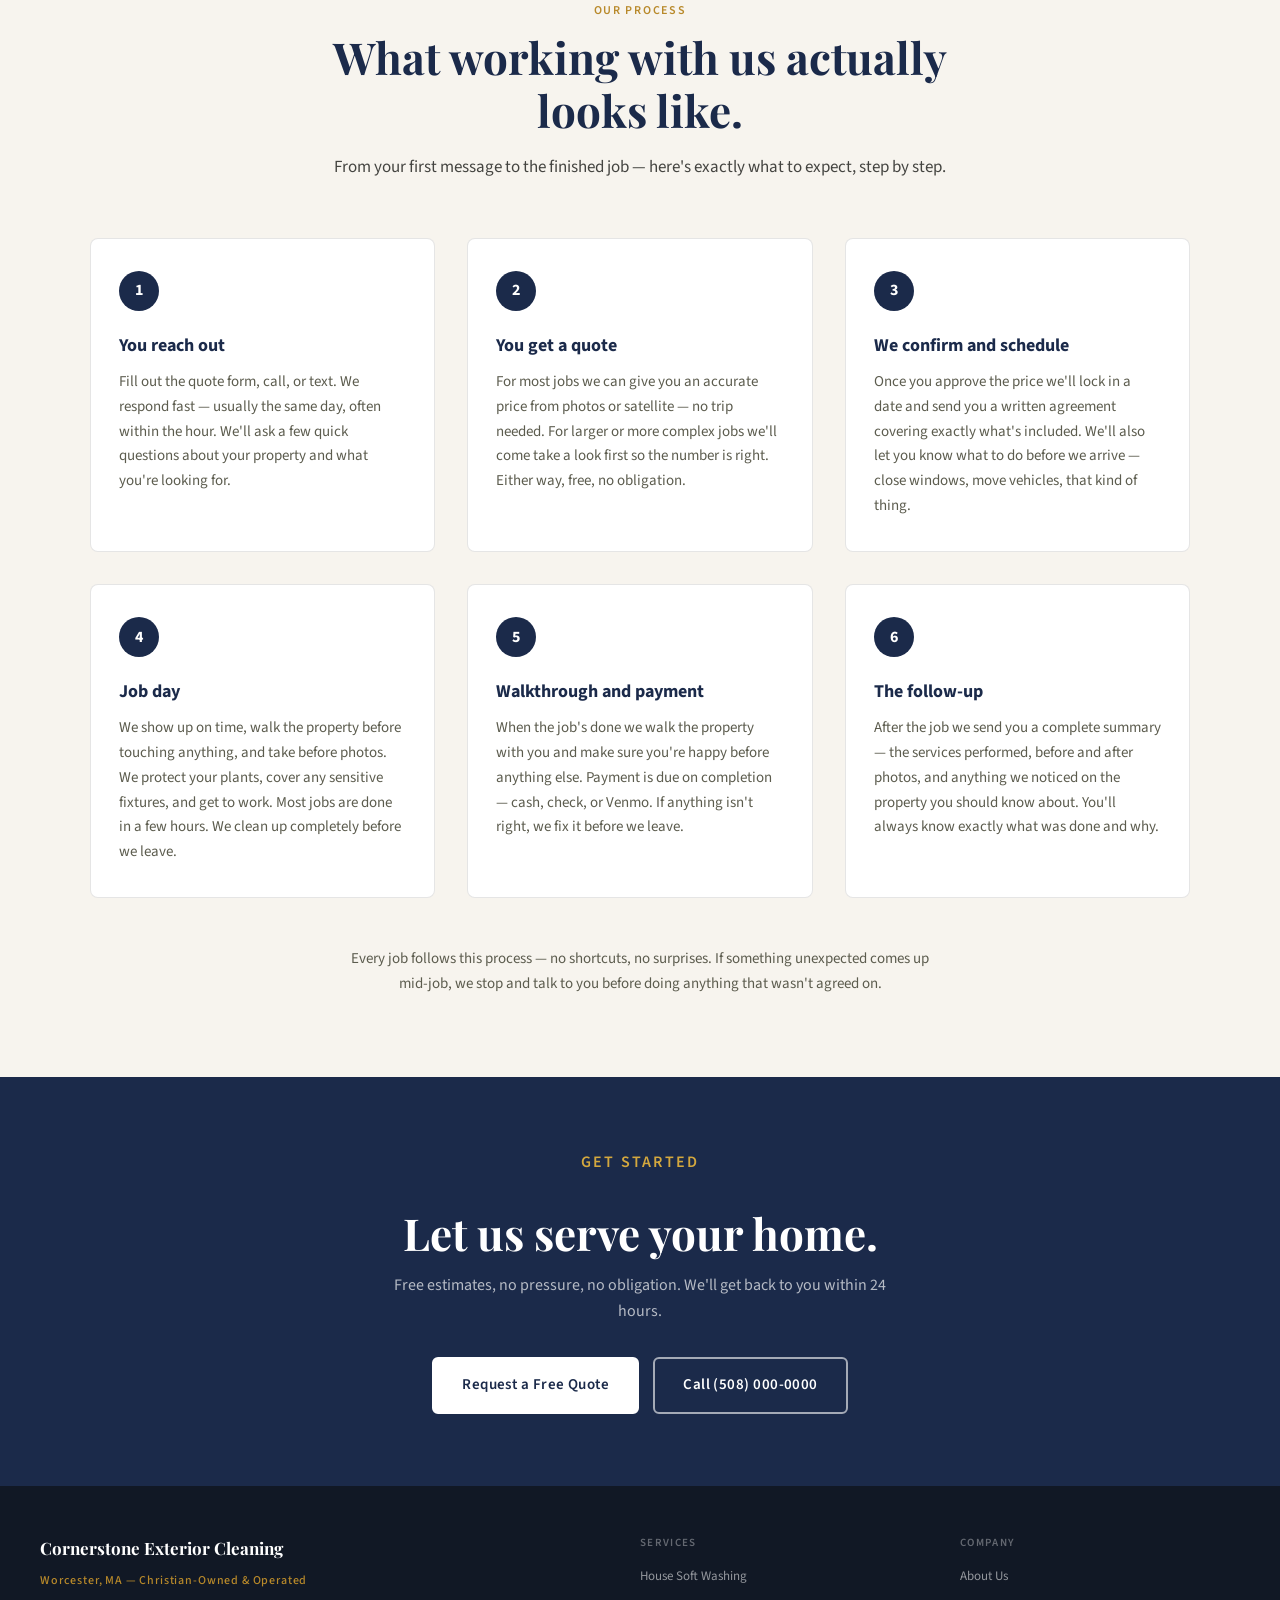
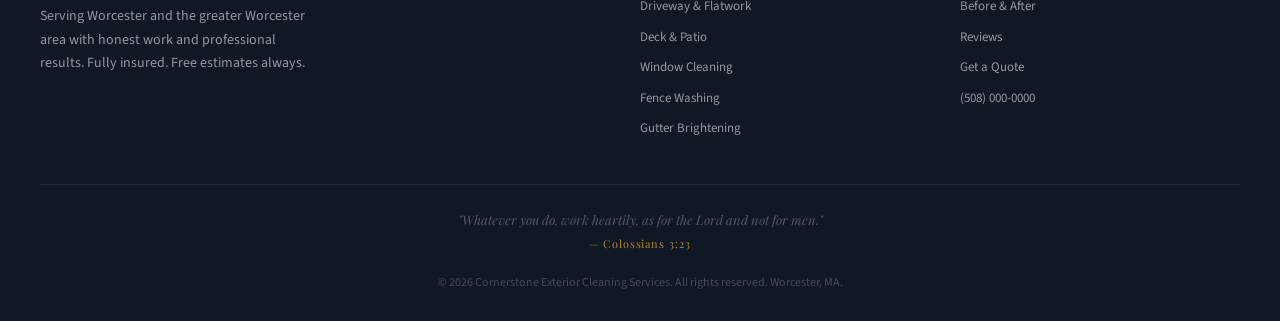
==== commit 67a145ac: "Add files via upload" ====
--- a/about.html
+++ b/about.html
@@ -105,8 +105,8 @@
           <p>A cornerstone is the first stone set in a foundation — the one every other stone is aligned to. It determines whether the structure stands straight or leans. We named this company Cornerstone because we believe what's underneath a business matters more than what's on the surface.</p>
           <p>For us, that foundation is Christ. That's not a marketing angle — it's the actual reason we do this work the way we do.</p>
           <div class="about-verse">
-            <p>"For no one can lay a foundation other than that which is laid, which is Jesus Christ."</p>
-            <cite>— 1 Corinthians 3:11</cite>
+            <p>"For no one is able to lay a foundation other than the one which is laid, which is Jesus Christ."</p>
+            <cite>— 1 Corinthians 3:11 (LSB)</cite>
           </div>
           <p>We're a Christian-owned business. That means we take seriously the idea that there's no corner of life — including work done with your hands — that falls outside the lordship of Christ. The Dutch theologian Abraham Kuyper put it plainly: "There is not a square inch in the whole domain of our human existence over which Christ does not cry: Mine!" That includes a driveway. It includes a house wash. It includes showing up to your home and treating it with respect.</p>
           <p>So when we say we care about the work, we mean it — not because it's good for business, but because we answer to someone higher than a customer review. Excellent work, done honestly, is an act of worship.</p>
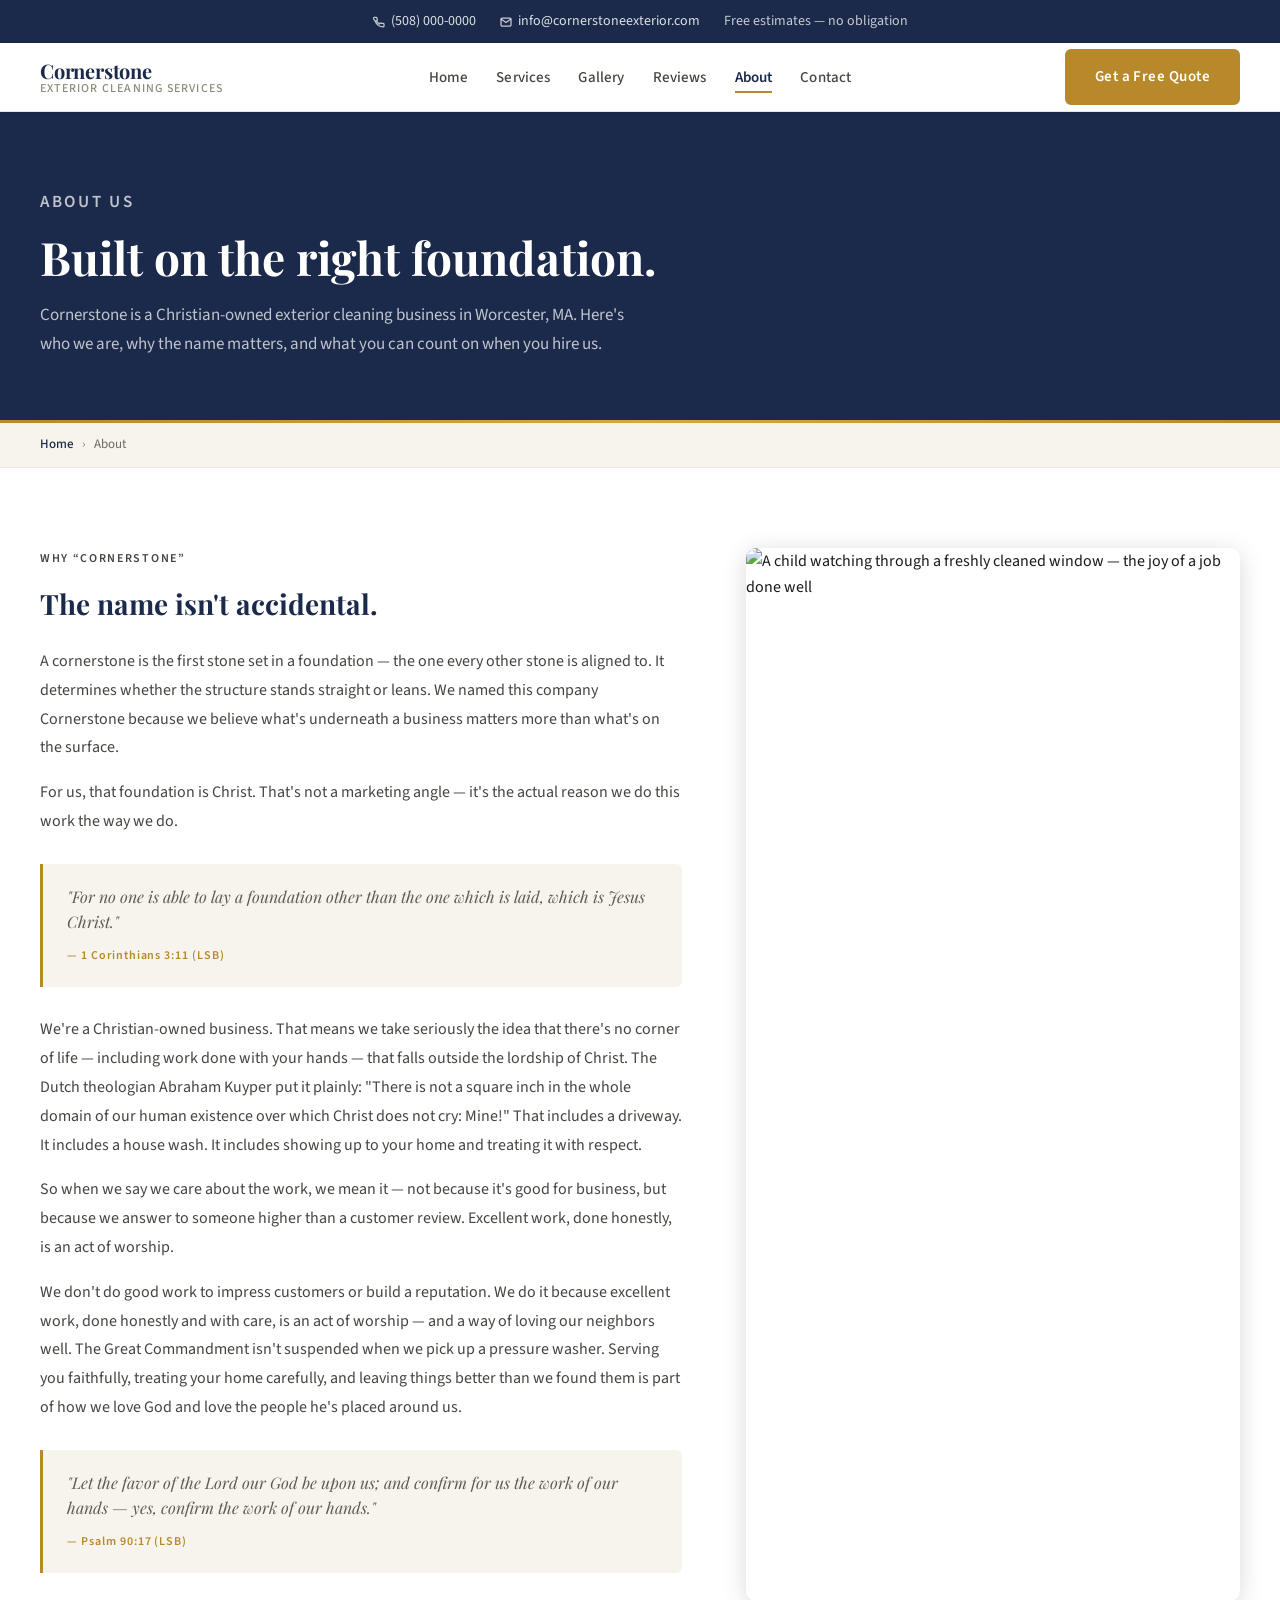
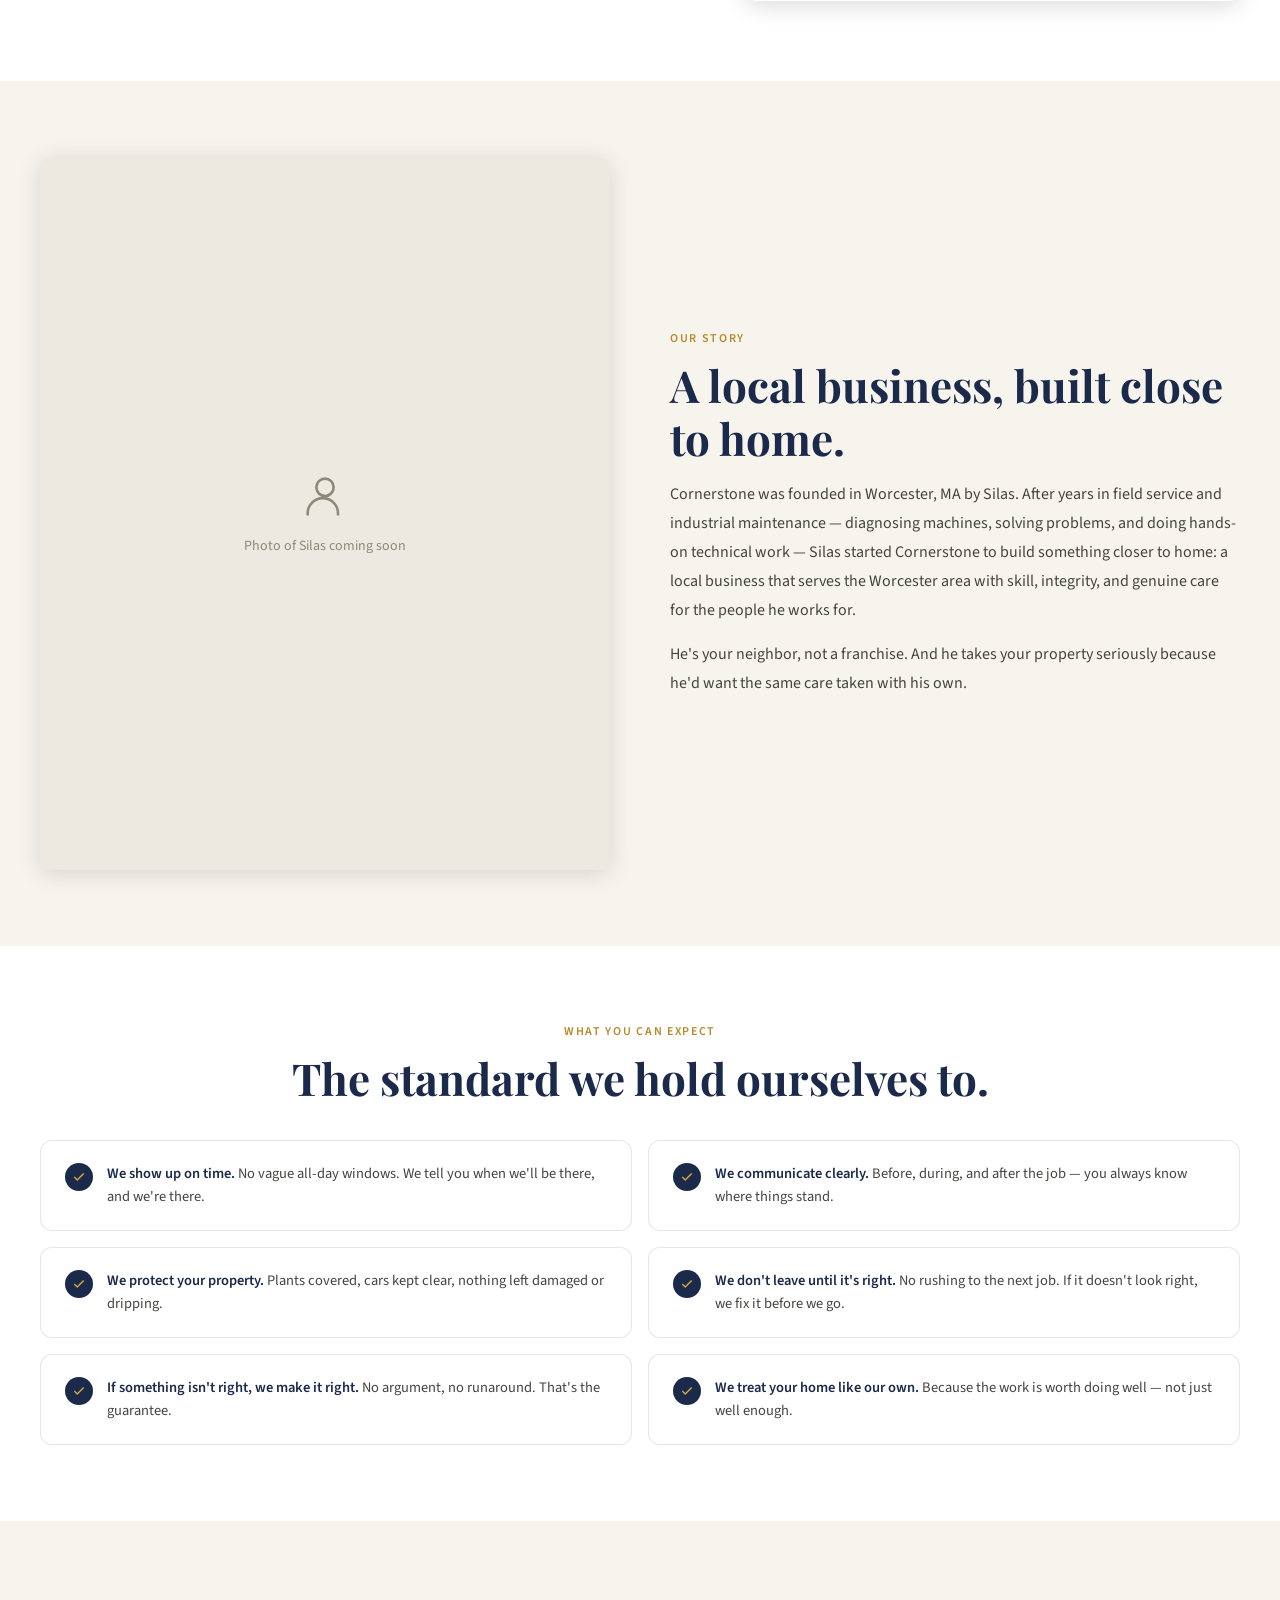
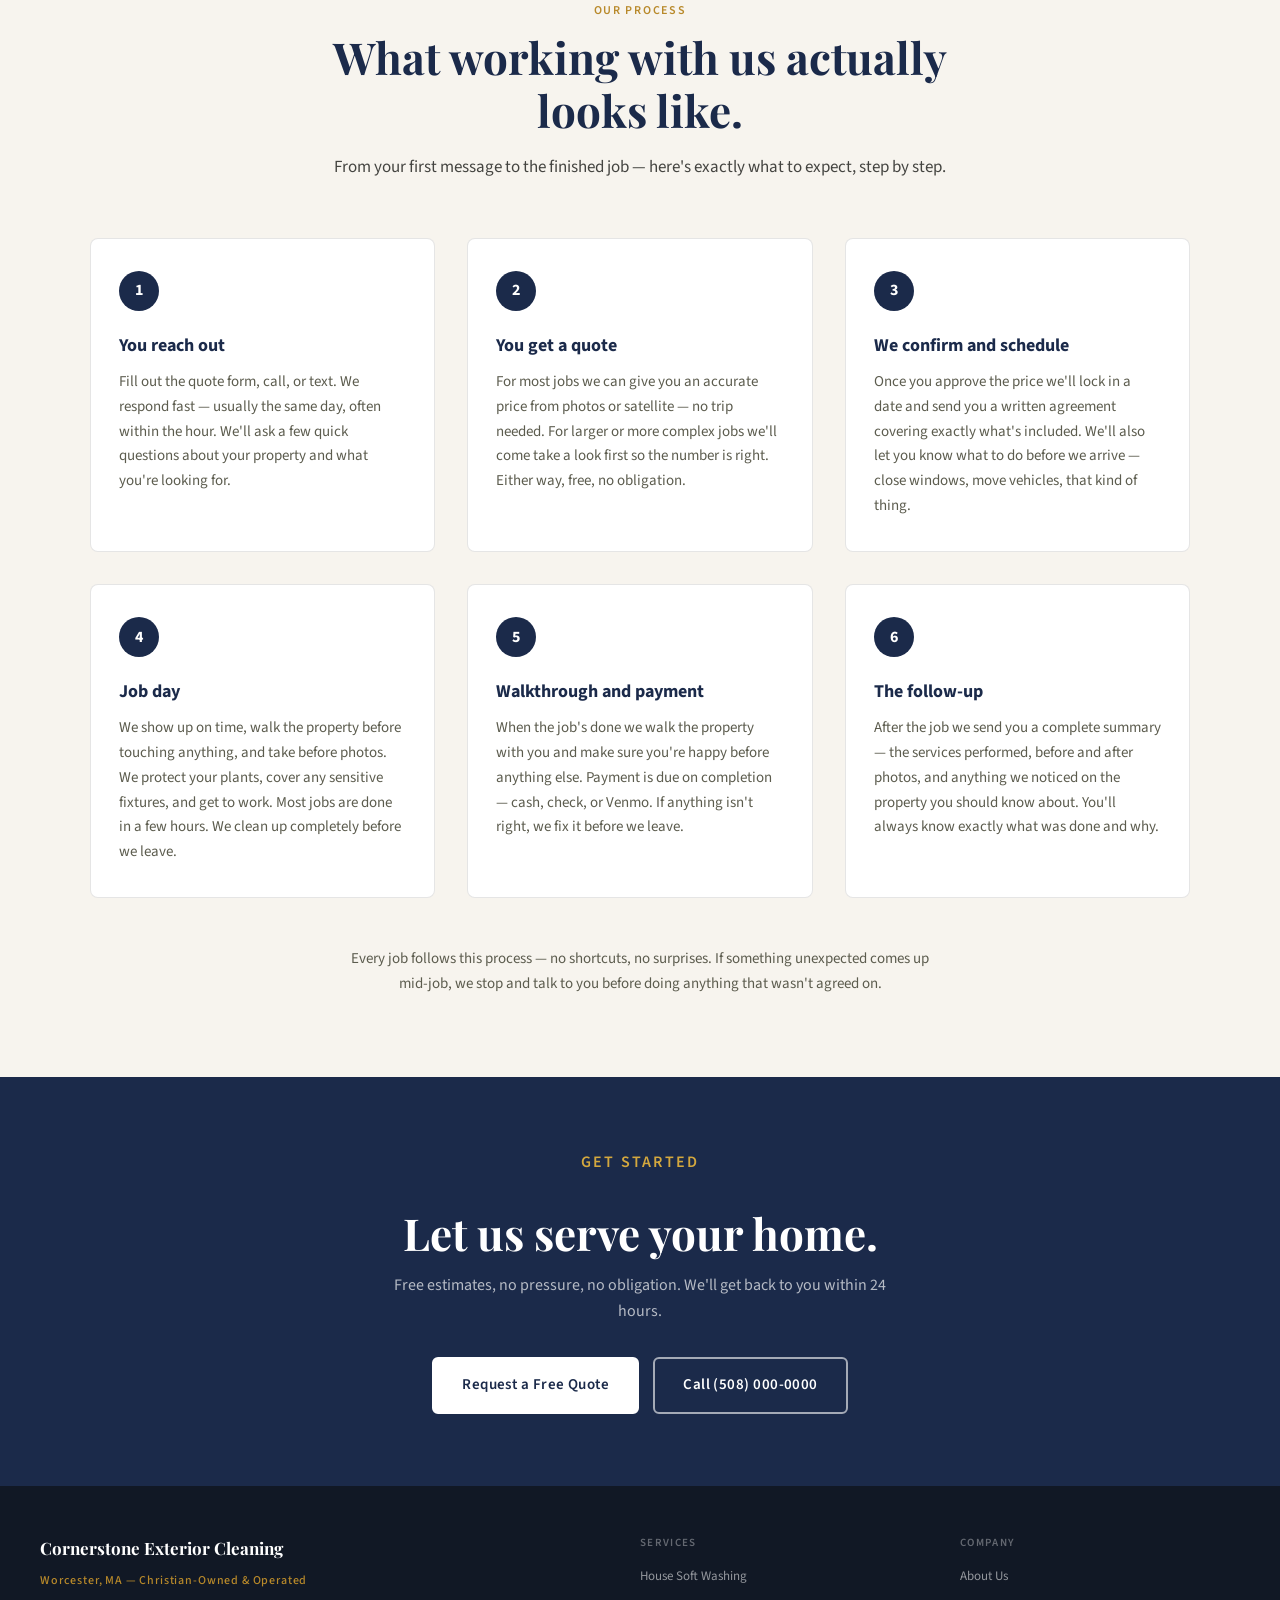
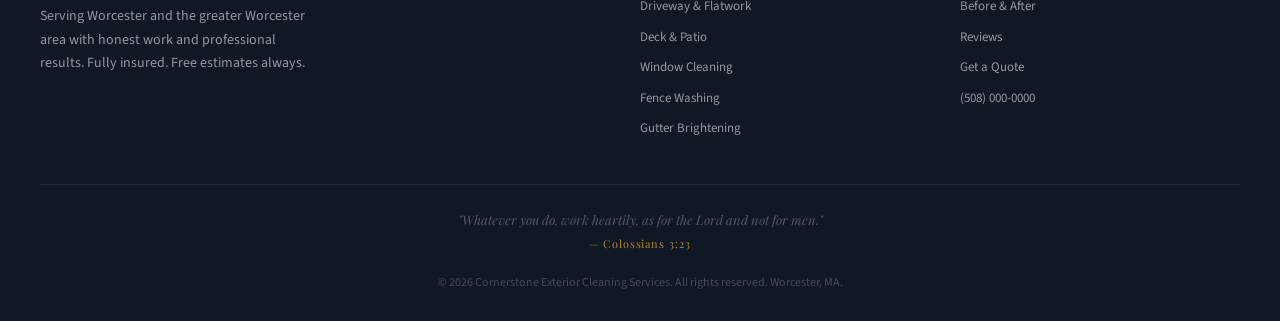
==== commit 16d74790: "Add files via upload" ====
--- a/about.html
+++ b/about.html
@@ -116,11 +116,11 @@
             <cite>— Psalm 90:17 (LSB)</cite>
           </div>
         </div>
-        <div style="border-radius:10px;overflow:hidden;box-shadow:0 4px 24px rgba(0,0,0,0.15);">
+        <div style="border-radius:10px;overflow:hidden;box-shadow:0 4px 24px rgba(0,0,0,0.15);align-self:stretch;">
           <img src="/Cornerstone-Exterior-Cleaning-Services/images/neighbors-window.webp"
                alt="A child watching through a freshly cleaned window — the joy of a job done well"
                loading="lazy"
-               style="width:100%;height:auto;display:block;" />
+               style="width:100%;height:100%;object-fit:cover;display:block;" />
         </div>
       </div>
     </div>
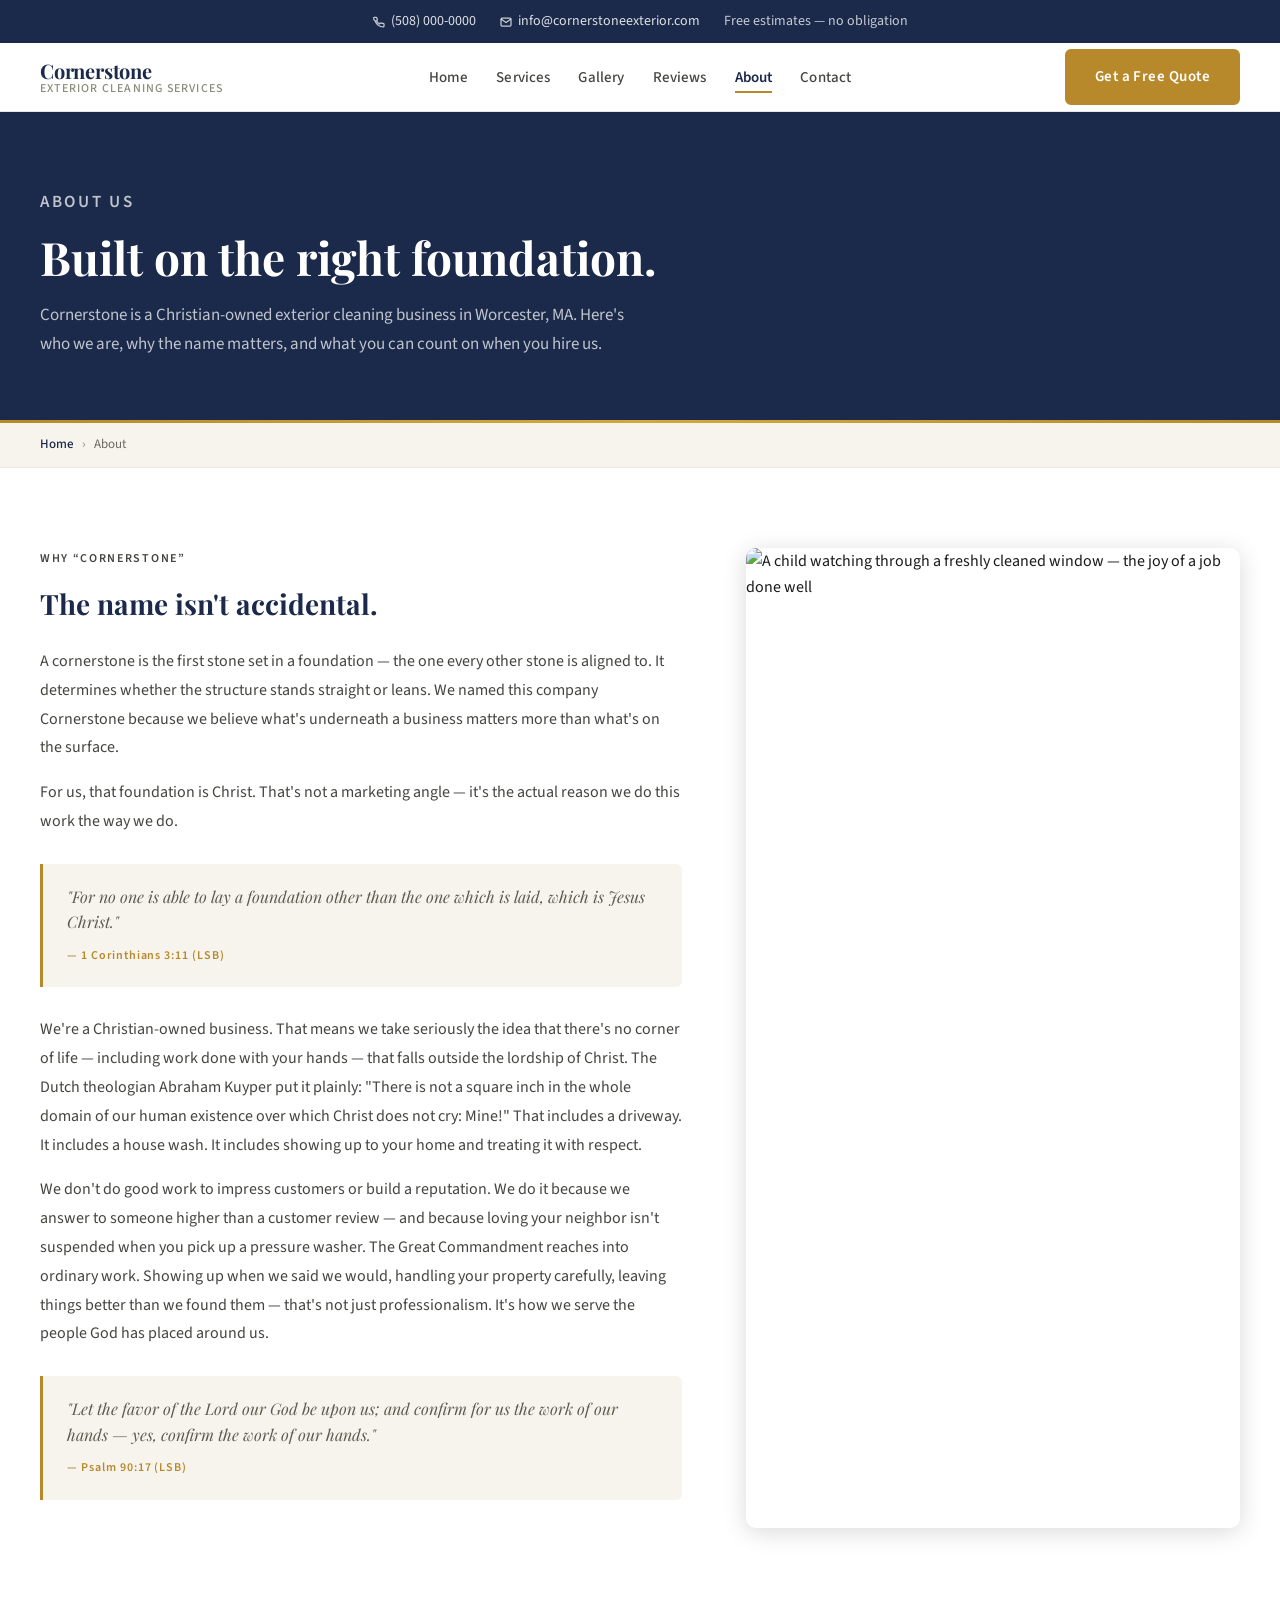
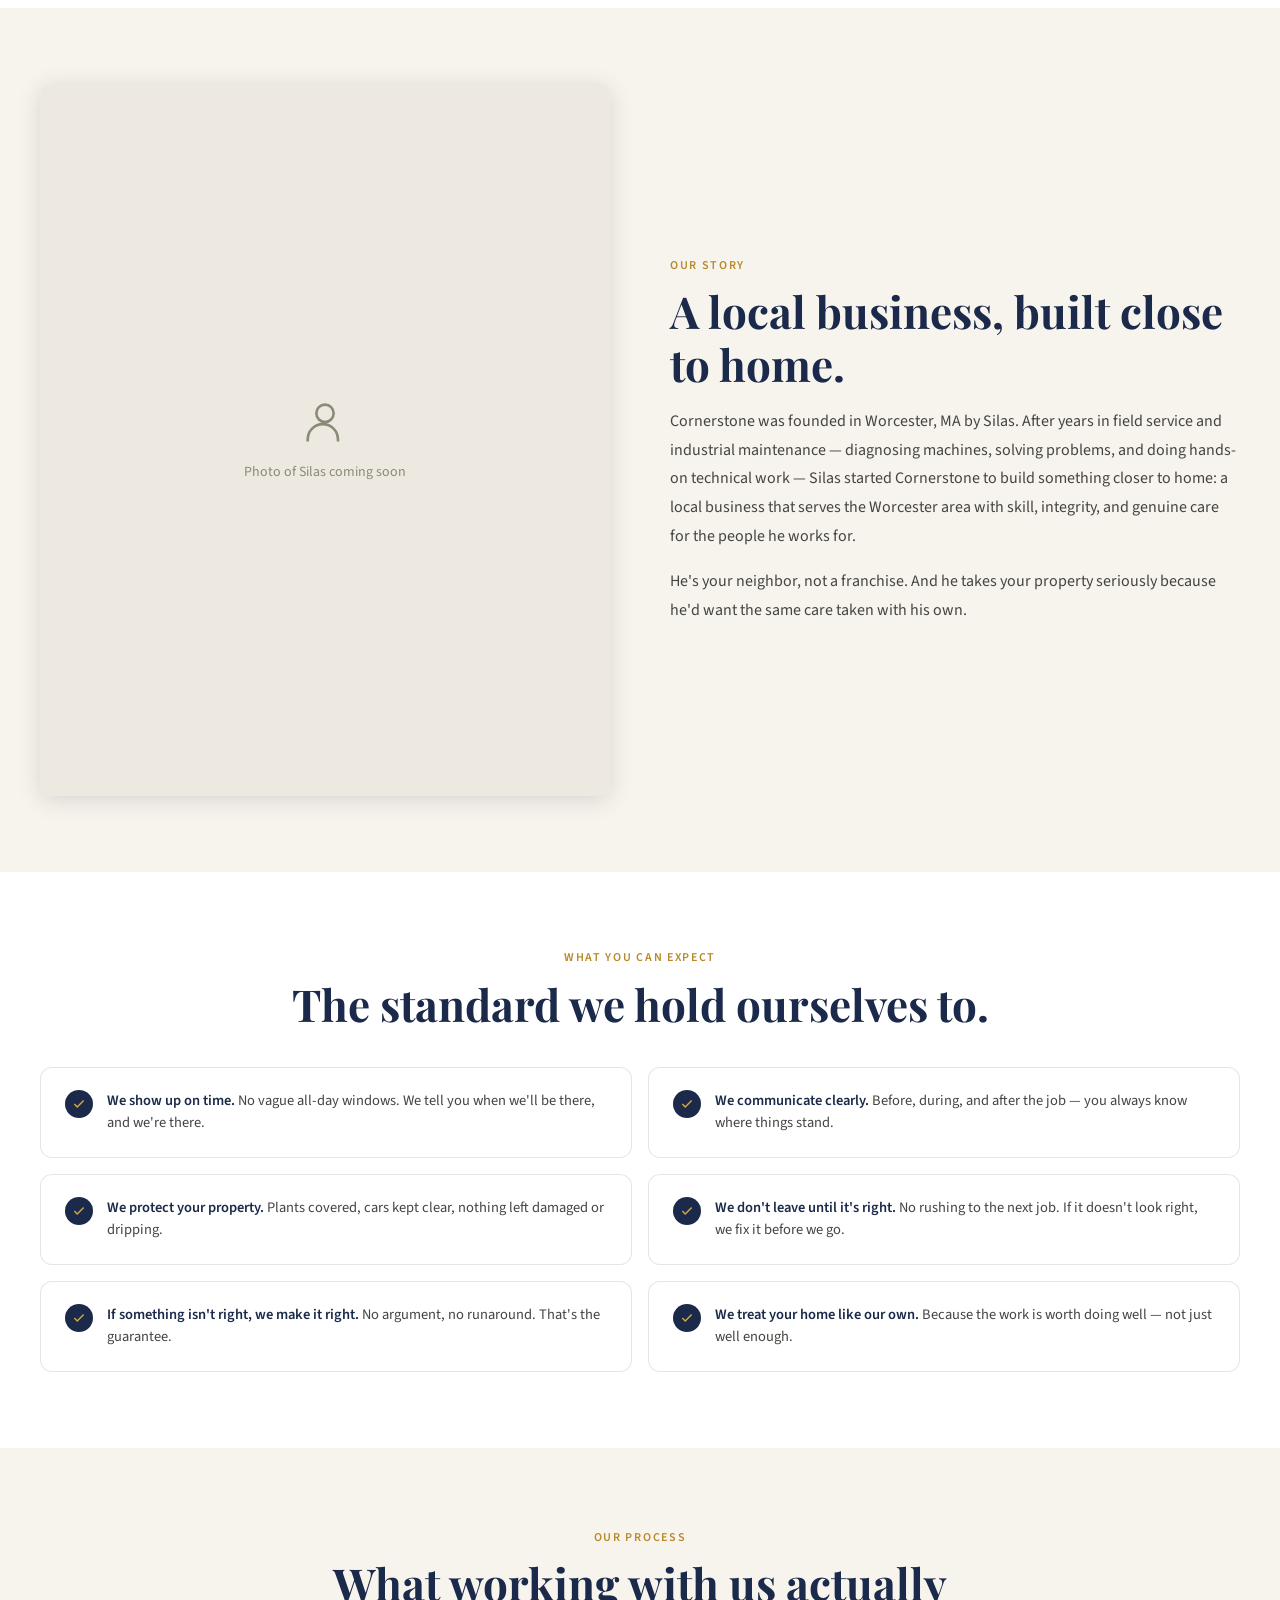
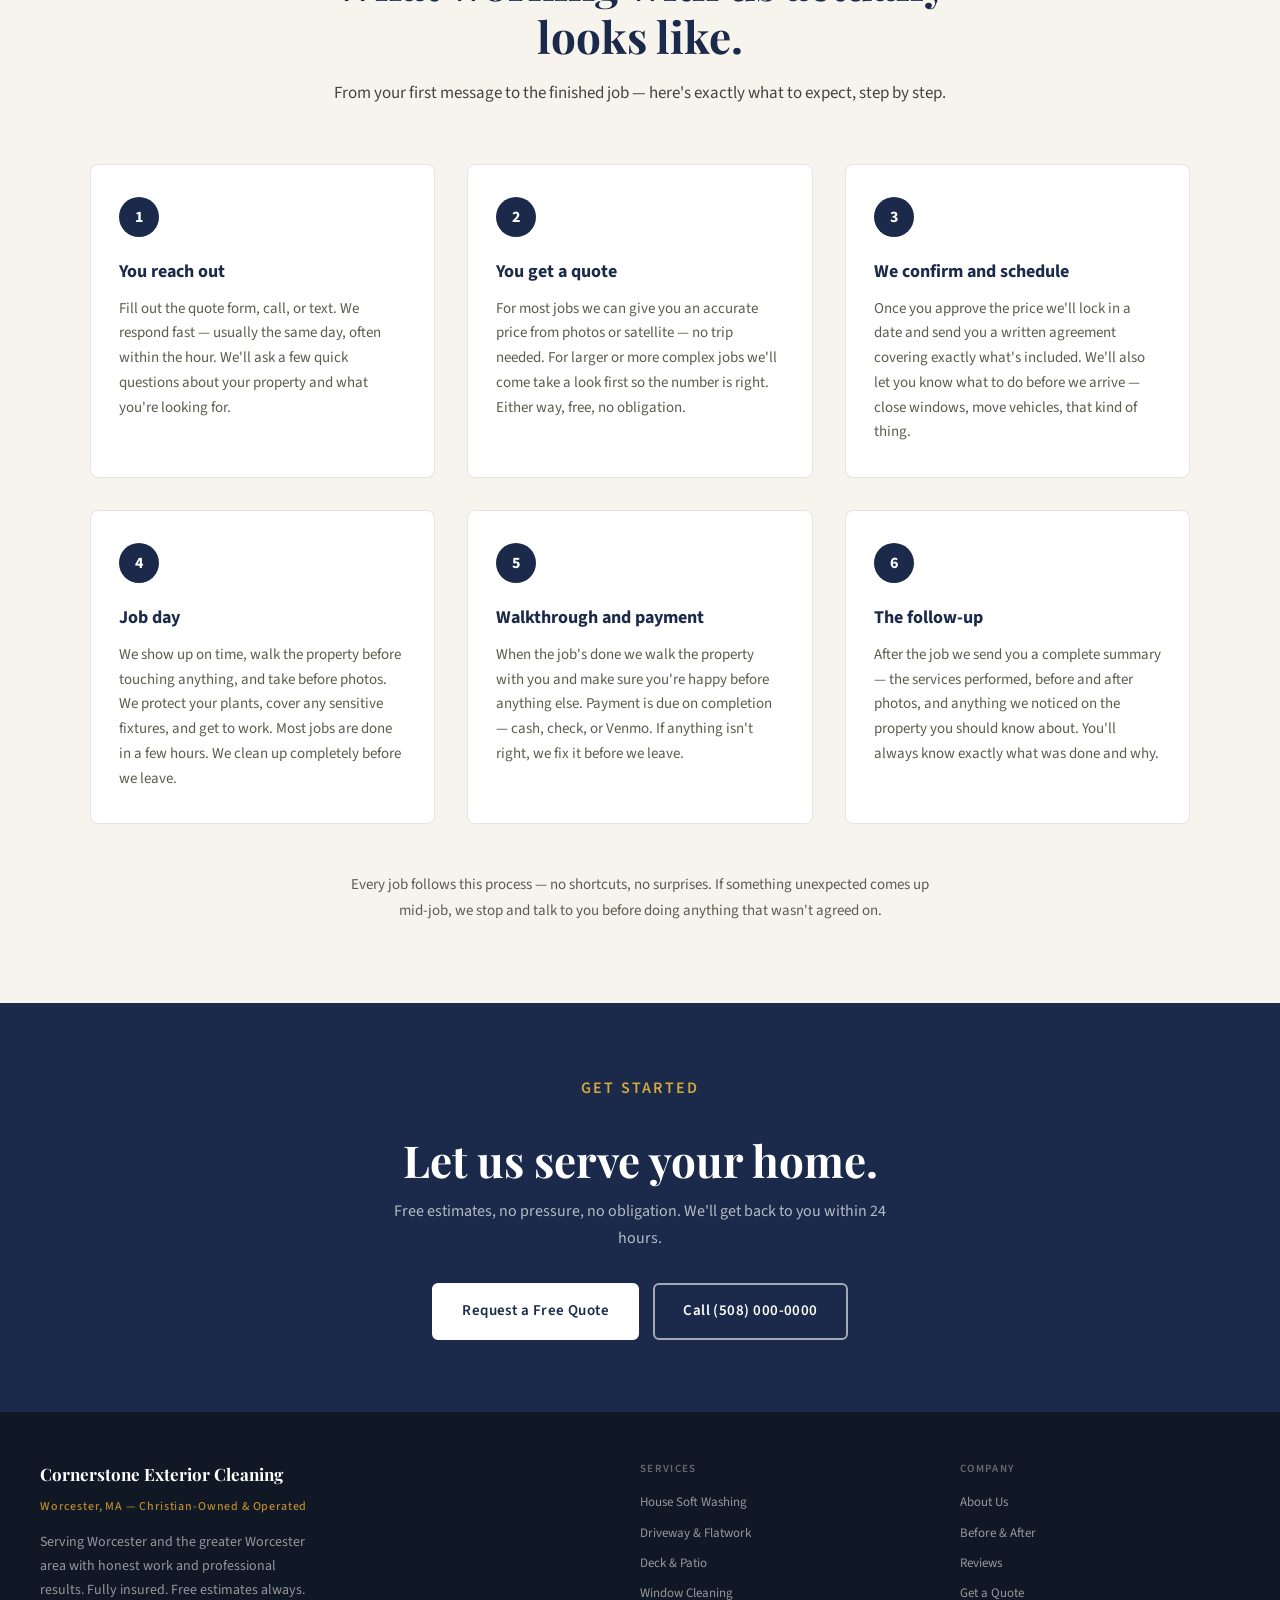
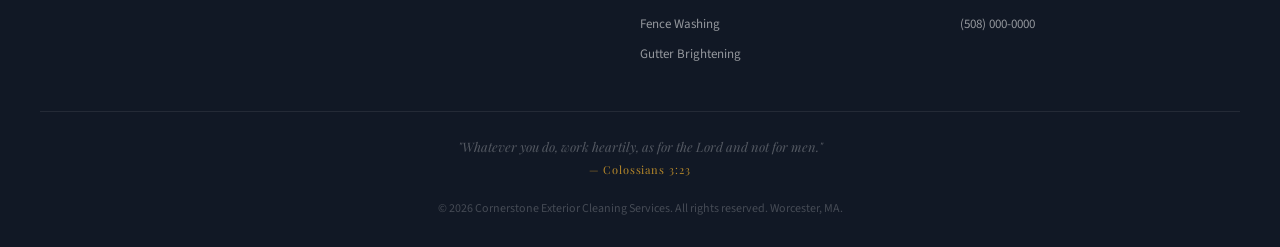
==== commit 4019599f: "Add files via upload" ====
--- a/about.html
+++ b/about.html
@@ -109,8 +109,7 @@
             <cite>— 1 Corinthians 3:11 (LSB)</cite>
           </div>
           <p>We're a Christian-owned business. That means we take seriously the idea that there's no corner of life — including work done with your hands — that falls outside the lordship of Christ. The Dutch theologian Abraham Kuyper put it plainly: "There is not a square inch in the whole domain of our human existence over which Christ does not cry: Mine!" That includes a driveway. It includes a house wash. It includes showing up to your home and treating it with respect.</p>
-          <p>So when we say we care about the work, we mean it — not because it's good for business, but because we answer to someone higher than a customer review. Excellent work, done honestly, is an act of worship.</p>
-          <p>We don't do good work to impress customers or build a reputation. We do it because excellent work, done honestly and with care, is an act of worship — and a way of loving our neighbors well. The Great Commandment isn't suspended when we pick up a pressure washer. Serving you faithfully, treating your home carefully, and leaving things better than we found them is part of how we love God and love the people he's placed around us.</p>
+          <p>We don't do good work to impress customers or build a reputation. We do it because we answer to someone higher than a customer review — and because loving your neighbor isn't suspended when you pick up a pressure washer. The Great Commandment reaches into ordinary work. Showing up when we said we would, handling your property carefully, leaving things better than we found them — that's not just professionalism. It's how we serve the people God has placed around us.</p>
           <div class="about-verse">
             <p>"Let the favor of the Lord our God be upon us; and confirm for us the work of our hands — yes, confirm the work of our hands."</p>
             <cite>— Psalm 90:17 (LSB)</cite>
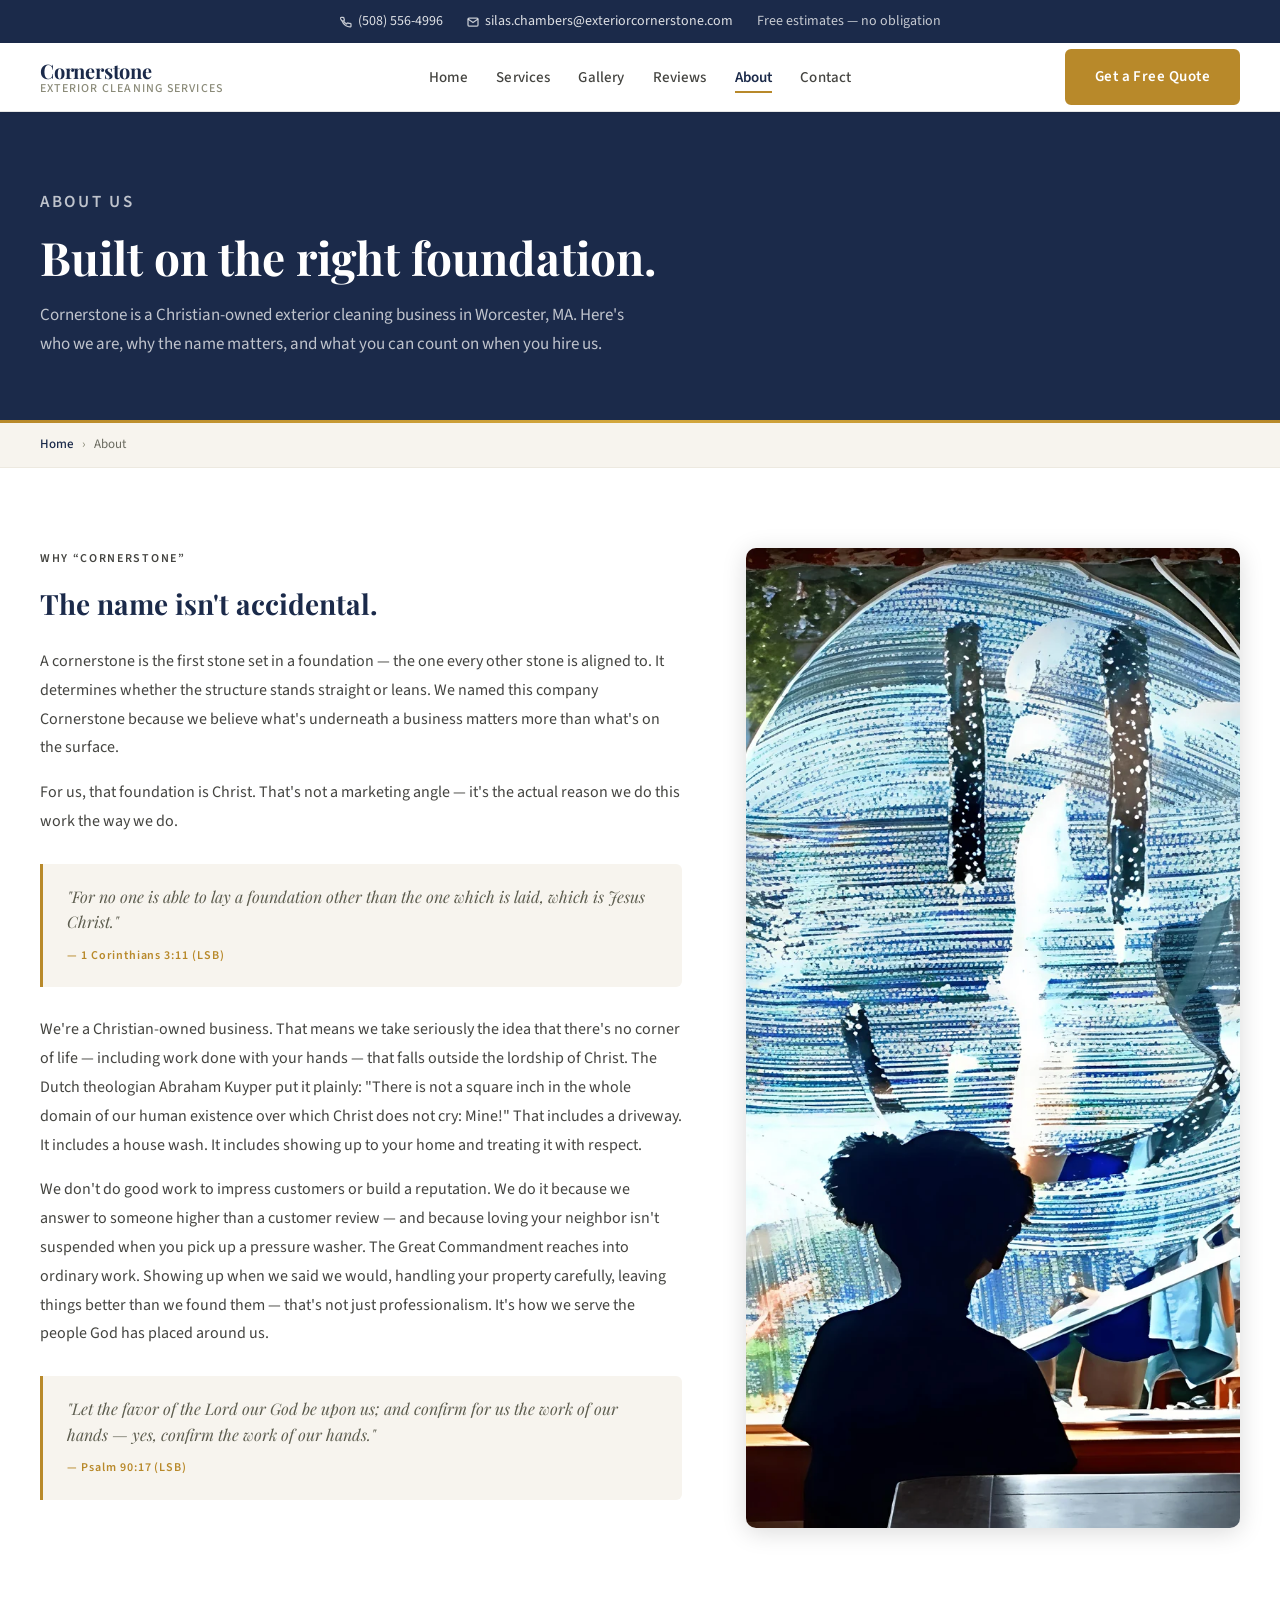
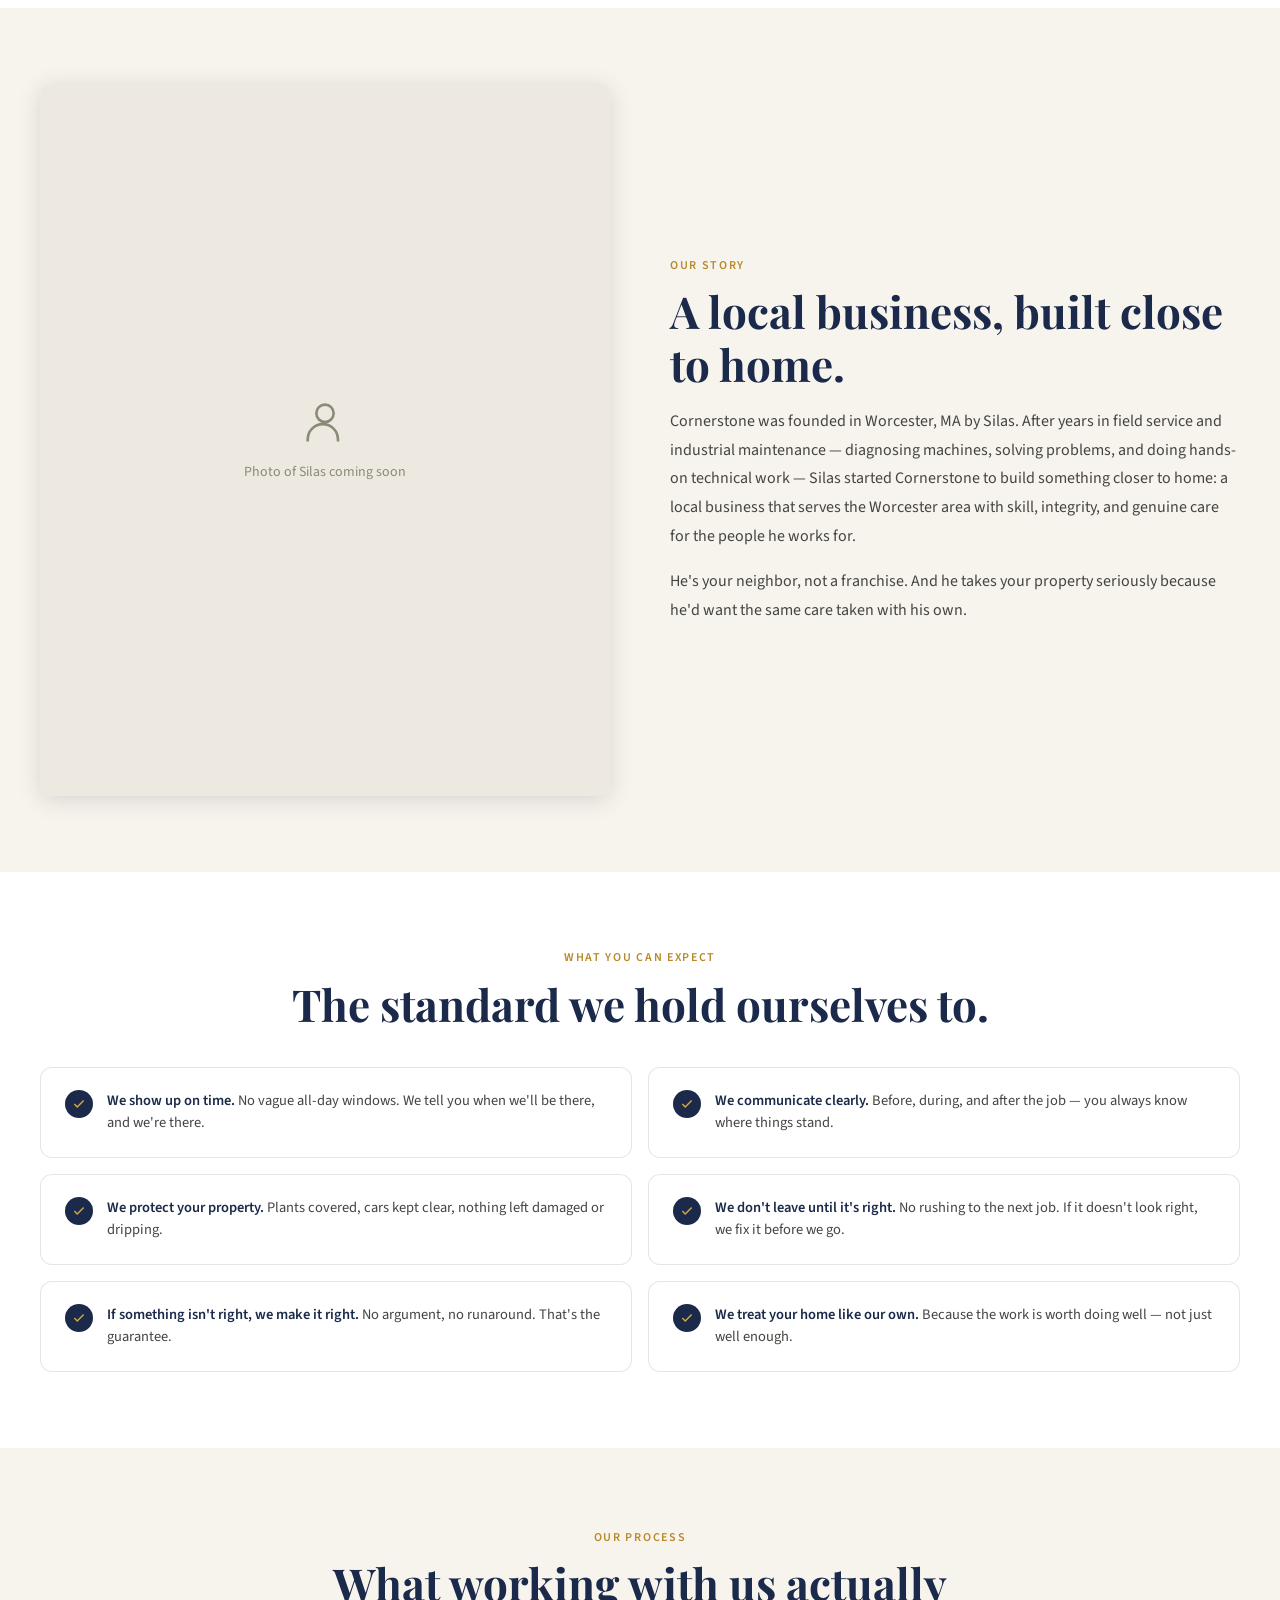
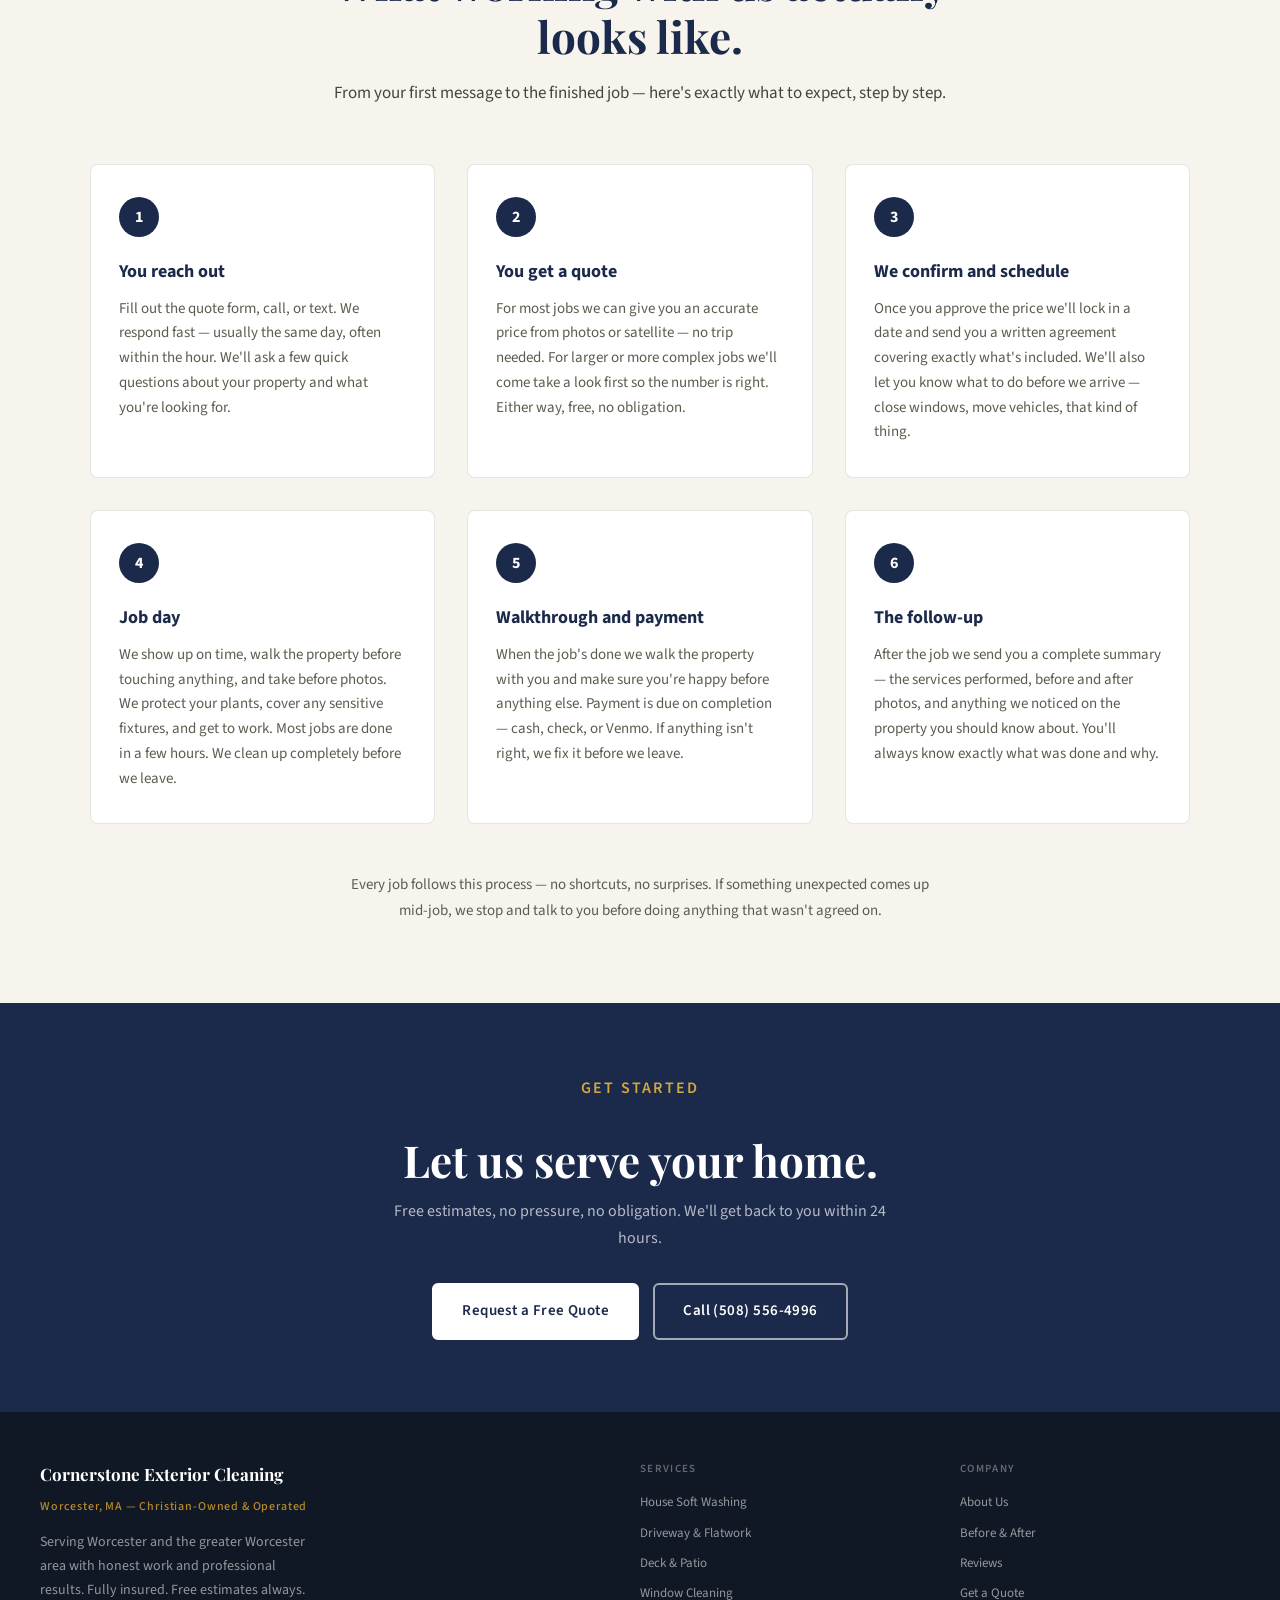
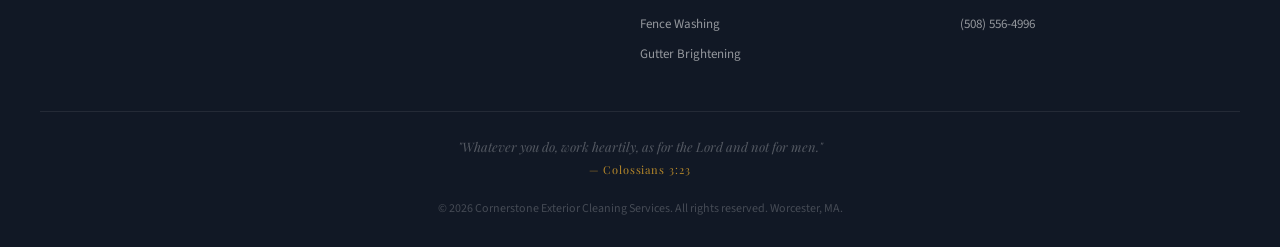
==== commit 0b7e2e87: "Add files via upload" ====
--- a/about.html
+++ b/about.html
@@ -20,11 +20,11 @@
       <div class="topbar-inner">
         <span>
           <svg width="12" height="12" viewBox="0 0 24 24" fill="none" stroke="currentColor" stroke-width="2.5" aria-hidden="true"><path d="M22 16.92v3a2 2 0 01-2.18 2 19.79 19.79 0 01-8.63-3.07A19.5 19.5 0 013.95 9.5 19.79 19.79 0 01.87 4.85 2 2 0 012.85 2.68l3-.02a2 2 0 012 1.72c.12.96.36 1.9.71 2.81a2 2 0 01-.45 2.11L6.91 9.5a16 16 0 006.29 6.29l1.18-1.18a2 2 0 012.11-.45c.91.35 1.85.59 2.81.71A2 2 0 0122 16.92z"/></svg>
-          <a href="tel:+15080000000">(508) 000-0000</a>
+          <a href="tel:+15085564996">(508) 556-4996</a>
         </span>
         <span>
           <svg width="12" height="12" viewBox="0 0 24 24" fill="none" stroke="currentColor" stroke-width="2.5" aria-hidden="true"><path d="M4 4h16c1.1 0 2 .9 2 2v12c0 1.1-.9 2-2 2H4c-1.1 0-2-.9-2-2V6c0-1.1.9-2 2-2z"/><polyline points="22,6 12,13 2,6"/></svg>
-          <a href="mailto:info@cornerstoneexterior.com">info@cornerstoneexterior.com</a>
+          <a href="mailto:silas.chambers@exteriorcornerstone.com">silas.chambers@exteriorcornerstone.com</a>
         </span>
         <span>Free estimates — no obligation</span>
       </div>
@@ -35,41 +35,41 @@
   <nav aria-label="Main navigation">
     <div class="container">
       <div class="nav-inner">
-        <a href="/Cornerstone-Exterior-Cleaning-Services/index.html" class="nav-logo" aria-label="Cornerstone Exterior Cleaning Services — Home">
+        <a href="/index.html" class="nav-logo" aria-label="Cornerstone Exterior Cleaning Services — Home">
           <span class="nav-logo-name">Cornerstone</span>
           <span class="nav-logo-sub">Exterior Cleaning Services</span>
         </a>
         <ul class="nav-links">
-          <li><a href="/Cornerstone-Exterior-Cleaning-Services/index.html">Home</a></li>
-          <li><a href="/Cornerstone-Exterior-Cleaning-Services/services.html">Services</a></li>
-          <li><a href="/Cornerstone-Exterior-Cleaning-Services/gallery.html">Gallery</a></li>
-          <li><a href="/Cornerstone-Exterior-Cleaning-Services/testimonials.html">Reviews</a></li>
-          <li><a href="/Cornerstone-Exterior-Cleaning-Services/about.html" class="active">About</a></li>
-          <li><a href="/Cornerstone-Exterior-Cleaning-Services/contact.html">Contact</a></li>
+          <li><a href="/index.html">Home</a></li>
+          <li><a href="/services.html">Services</a></li>
+          <li><a href="/gallery.html">Gallery</a></li>
+          <li><a href="/testimonials.html">Reviews</a></li>
+          <li><a href="/about.html" class="active">About</a></li>
+          <li><a href="/contact.html">Contact</a></li>
         </ul>
-        <a href="/Cornerstone-Exterior-Cleaning-Services/quote.html" class="btn btn-primary nav-cta">Get a Free Quote</a>
+        <a href="/quote.html" class="btn btn-primary nav-cta">Get a Free Quote</a>
         <button class="hamburger" id="hamburger" aria-label="Open menu" aria-expanded="false">
           <span></span><span></span><span></span>
         </button>
       </div>
     </div>
     <div class="mobile-menu" id="mobileMenu" role="navigation" aria-label="Mobile menu">
-      <a href="/Cornerstone-Exterior-Cleaning-Services/index.html">Home</a>
-      <a href="/Cornerstone-Exterior-Cleaning-Services/services.html">Services</a>
-      <a href="/Cornerstone-Exterior-Cleaning-Services/gallery.html">Gallery</a>
-      <a href="/Cornerstone-Exterior-Cleaning-Services/testimonials.html">Reviews</a>
-      <a href="/Cornerstone-Exterior-Cleaning-Services/about.html">About</a>
-      <a href="/Cornerstone-Exterior-Cleaning-Services/contact.html">Contact</a>
-      <a href="/Cornerstone-Exterior-Cleaning-Services/quote.html" class="btn btn-primary">Get a Free Quote</a>
+      <a href="/index.html">Home</a>
+      <a href="/services.html">Services</a>
+      <a href="/gallery.html">Gallery</a>
+      <a href="/testimonials.html">Reviews</a>
+      <a href="/about.html">About</a>
+      <a href="/contact.html">Contact</a>
+      <a href="/quote.html" class="btn btn-primary">Get a Free Quote</a>
     </div>
   </nav>
   <!-- MOBILE CTA BAR -->
   <div class="mobile-cta-bar" aria-label="Quick actions">
-    <a href="tel:+15080000000">
+    <a href="tel:+15085564996">
       <svg viewBox="0 0 24 24" aria-hidden="true"><path d="M22 16.92v3a2 2 0 01-2.18 2 19.79 19.79 0 01-8.63-3.07A19.5 19.5 0 013.95 9.5 19.79 19.79 0 01.87 4.85 2 2 0 012.85 2.68l3-.02a2 2 0 012 1.72c.12.96.36 1.9.71 2.81a2 2 0 01-.45 2.11L6.91 9.5a16 16 0 006.29 6.29l1.18-1.18a2 2 0 012.11-.45c.91.35 1.85.59 2.81.71A2 2 0 0122 16.92z"/></svg>
       Call Us
     </a>
-    <a href="/Cornerstone-Exterior-Cleaning-Services/quote.html">
+    <a href="/quote.html">
       <svg viewBox="0 0 24 24" aria-hidden="true"><path d="M14 2H6a2 2 0 00-2 2v16a2 2 0 002 2h12a2 2 0 002-2V8z"/><polyline points="14 2 14 8 20 8"/><line x1="9" y1="13" x2="15" y2="13"/><line x1="9" y1="17" x2="15" y2="17"/></svg>
       Free Quote
     </a>
@@ -88,7 +88,7 @@
   <div class="breadcrumb">
     <div class="container">
       <div class="breadcrumb-inner">
-        <a href="/Cornerstone-Exterior-Cleaning-Services/index.html">Home</a>
+        <a href="/index.html">Home</a>
         <span class="breadcrumb-sep">›</span>
         <span>About</span>
       </div>
@@ -116,7 +116,7 @@
           </div>
         </div>
         <div style="border-radius:10px;overflow:hidden;box-shadow:0 4px 24px rgba(0,0,0,0.15);align-self:stretch;">
-          <img src="/Cornerstone-Exterior-Cleaning-Services/images/neighbors-window.webp"
+          <img src="/images/neighbors-window.webp"
                alt="A child watching through a freshly cleaned window — the joy of a job done well"
                loading="lazy"
                style="width:100%;height:100%;object-fit:cover;display:block;" />
@@ -273,8 +273,8 @@
         <h2 class="section-title" id="cta-heading">Let us serve your home.</h2>
         <p>Free estimates, no pressure, no obligation. We'll get back to you within 24 hours.</p>
         <div class="cta-buttons">
-          <a href="/Cornerstone-Exterior-Cleaning-Services/quote.html" class="btn btn-white">Request a Free Quote</a>
-          <a href="tel:+15080000000" class="btn btn-outline">Call (508) 000-0000</a>
+          <a href="/quote.html" class="btn btn-white">Request a Free Quote</a>
+          <a href="tel:+15085564996" class="btn btn-outline">Call (508) 556-4996</a>
         </div>
       </div>
     </div>
@@ -291,20 +291,20 @@
         </div>
         <div class="footer-col">
           <h4>Services</h4>
-          <a href="/Cornerstone-Exterior-Cleaning-Services/services.html#softwash">House Soft Washing</a>
-          <a href="/Cornerstone-Exterior-Cleaning-Services/services.html#flatwork">Driveway &amp; Flatwork</a>
-          <a href="/Cornerstone-Exterior-Cleaning-Services/services.html#deckpatio">Deck &amp; Patio</a>
-          <a href="/Cornerstone-Exterior-Cleaning-Services/services.html#windows">Window Cleaning</a>
-          <a href="/Cornerstone-Exterior-Cleaning-Services/services.html#fences">Fence Washing</a>
-          <a href="/Cornerstone-Exterior-Cleaning-Services/services.html#gutters">Gutter Brightening</a>
+          <a href="/services.html#softwash">House Soft Washing</a>
+          <a href="/services.html#flatwork">Driveway &amp; Flatwork</a>
+          <a href="/services.html#deckpatio">Deck &amp; Patio</a>
+          <a href="/services.html#windows">Window Cleaning</a>
+          <a href="/services.html#fences">Fence Washing</a>
+          <a href="/services.html#gutters">Gutter Brightening</a>
         </div>
         <div class="footer-col">
           <h4>Company</h4>
-          <a href="/Cornerstone-Exterior-Cleaning-Services/about.html">About Us</a>
-          <a href="/Cornerstone-Exterior-Cleaning-Services/gallery.html">Before &amp; After</a>
-          <a href="/Cornerstone-Exterior-Cleaning-Services/testimonials.html">Reviews</a>
-          <a href="/Cornerstone-Exterior-Cleaning-Services/quote.html">Get a Quote</a>
-          <a href="tel:+15080000000">(508) 000-0000</a>
+          <a href="/about.html">About Us</a>
+          <a href="/gallery.html">Before &amp; After</a>
+          <a href="/testimonials.html">Reviews</a>
+          <a href="/quote.html">Get a Quote</a>
+          <a href="tel:+15085564996">(508) 556-4996</a>
         </div>
       </div>
       <div class="footer-verse">
